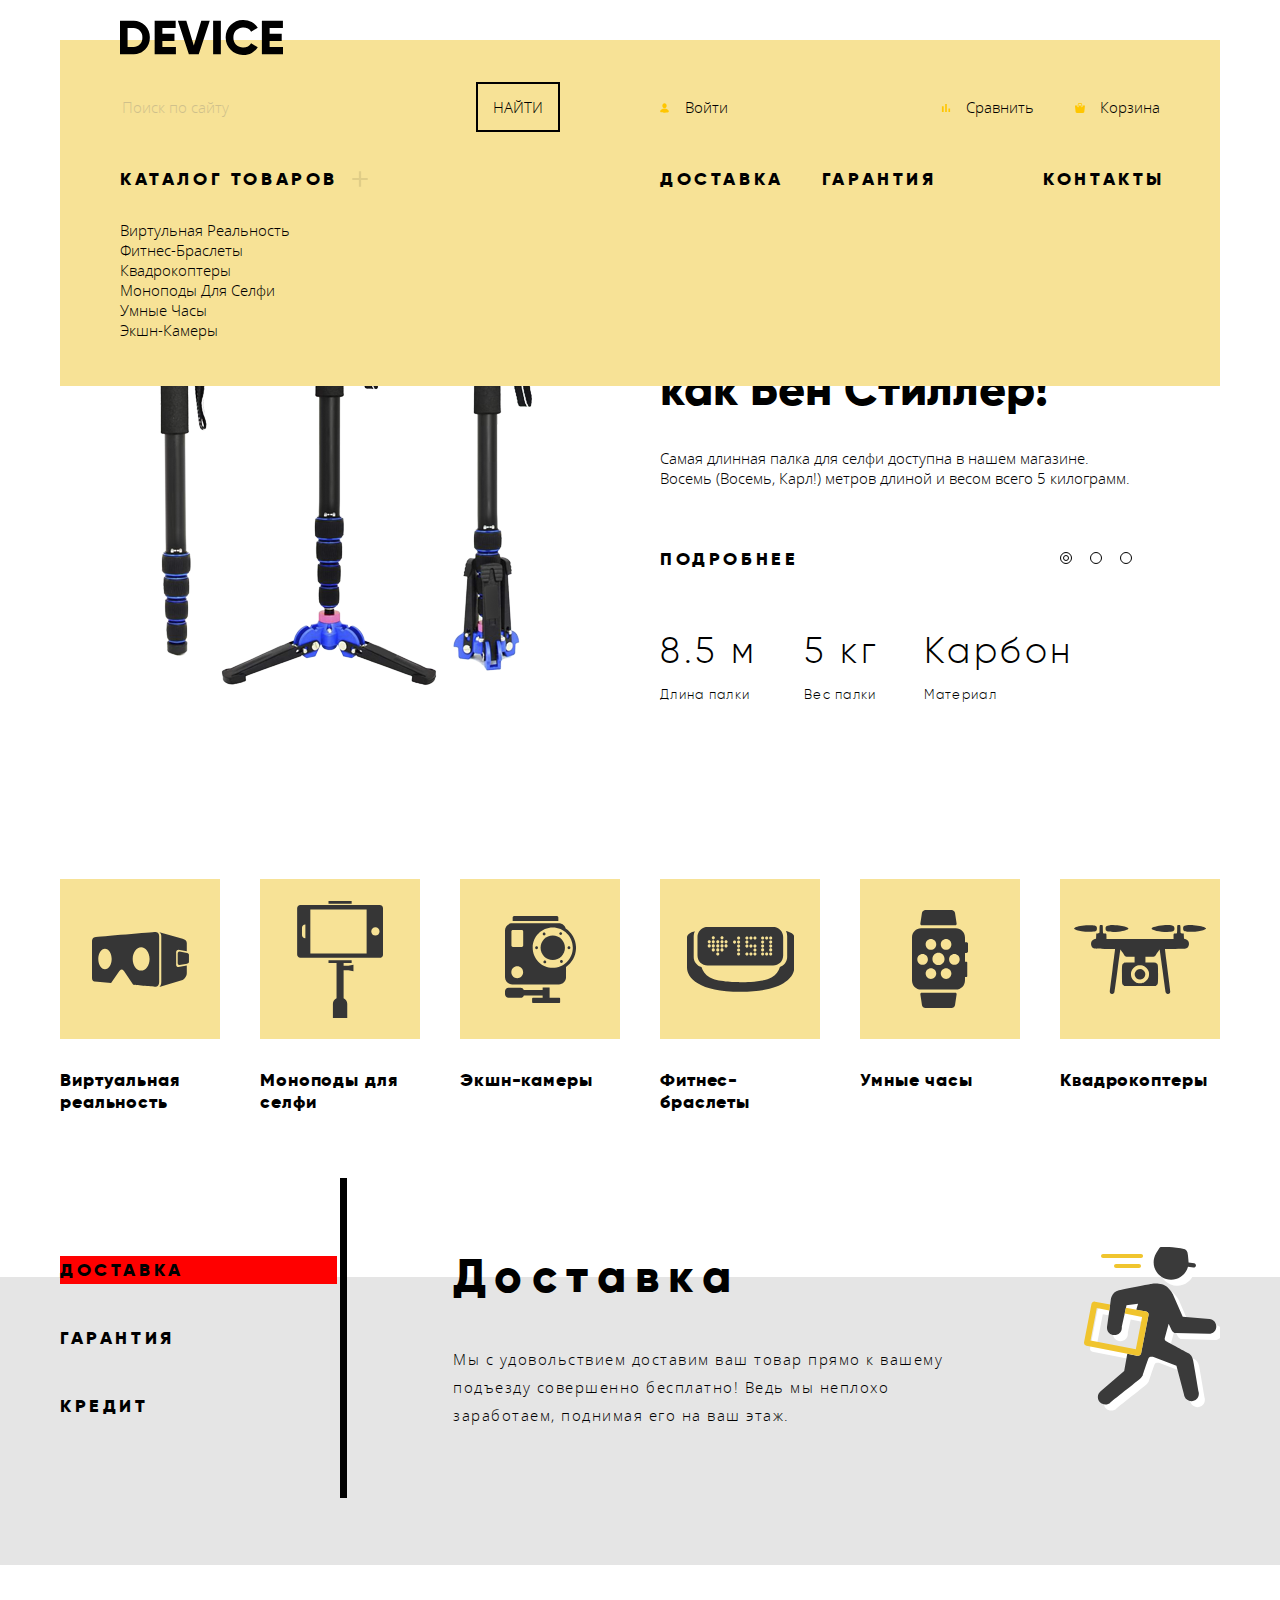
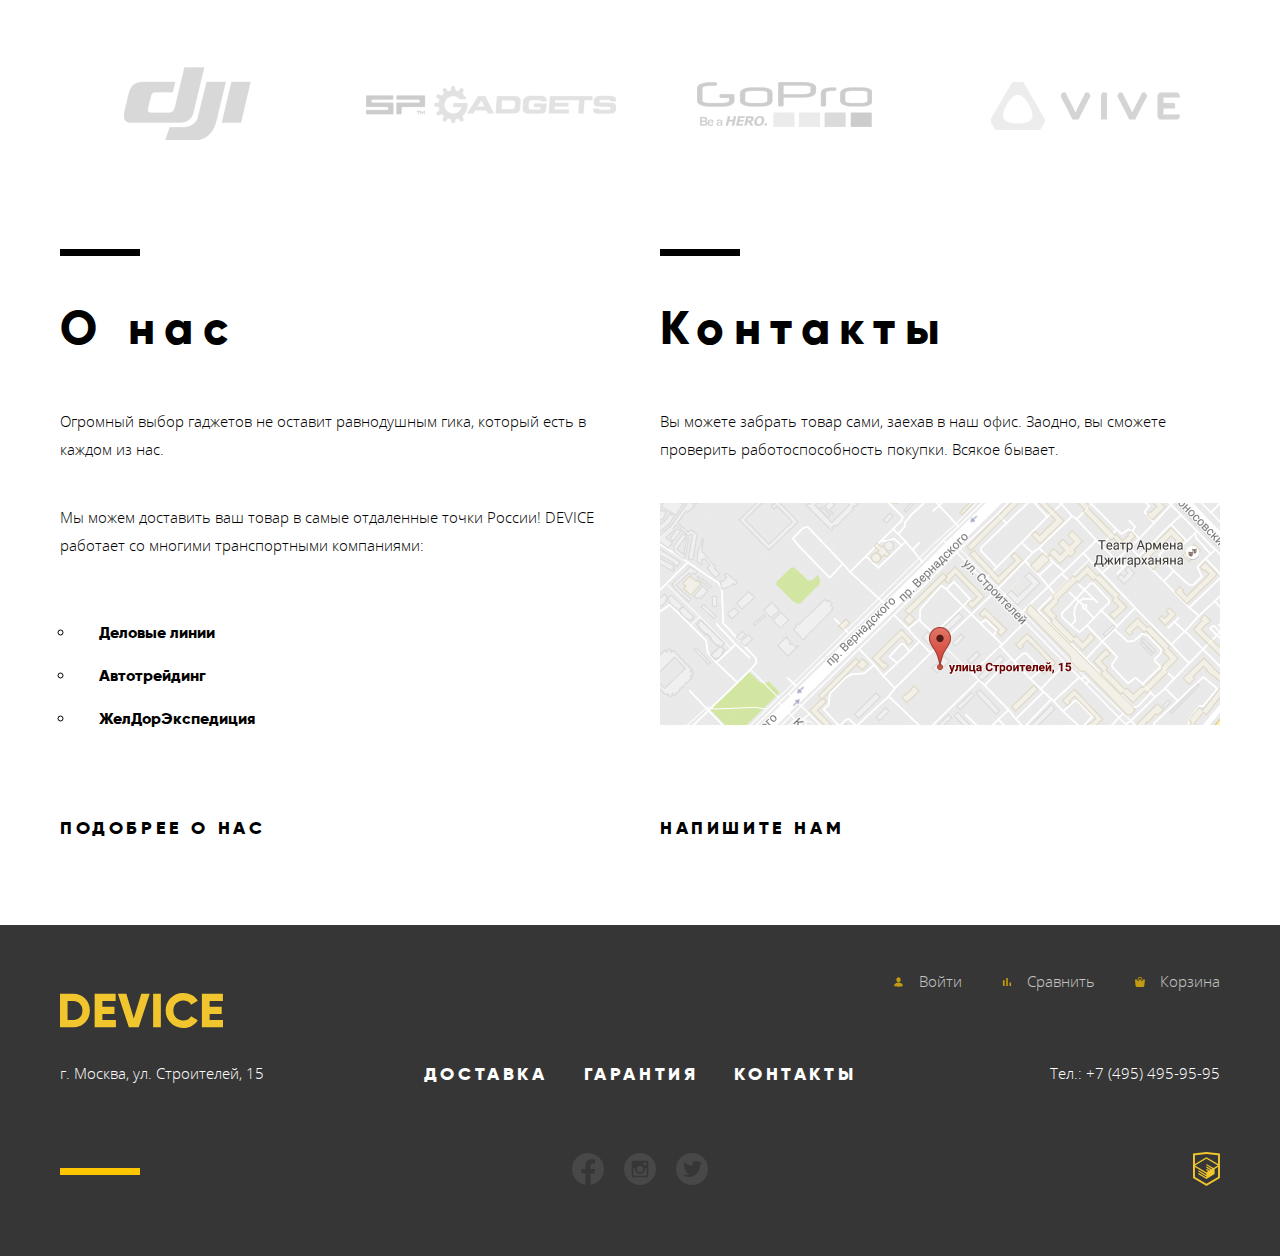
==== index.html @ 8ceb8501 "Гриды и флексы #2" ====
<!DOCTYPE html>
<html class="page" lang="ru">
  <head>
    <meta charset="utf-8">

    <meta name="viewport" content="width=device-width, initial-scale=1">
    <meta name="keywords" content="Селфи-палка, Экшн-камеры, Умные часы">
    <meta name="description" content="Интернет магазин умных девайсов">
    <link rel="stylesheet" href="css/normalize-8.0.1.css">
    <link rel="stylesheet" href="css/main.css">

    <title>HTML Academy: Девайс</title>
  </head>
	<body class="page-body">
    <header class="container main-header">
      <a class="header-logo" href="index.html"><img src="img/icon-logo.svg" width="163" height="35" alt="Логотип магазина"></a>
      <div class="header-top">
        <form class="header-form" action="#" method="post">
          <label class="search-lebel visually-hidden" for="search">Поиск по сайту</label>
          <input class="search" type="search" id="search" tabindex="0" placeholder="Поиск по сайту">
          <button class="search-button" type="submit">Найти</button>
        </form>
        <ul class="user-navigation">
          <li class="user-item entry"><a href="#">Войти</a></li>
          <li class="user-item compare"><a href="#">Сравнить</a></li>
          <li class="user-item cart"><a href="#">Корзина</a></li>
        </ul>
      </div>
      <nav class="main-navigation">
        <ul class="catalog-navigation">
          <li>
            <a class="catalog-link" href="#">Каталог товаров</a>
            <ul class="catalog-submenu">
              <li><a href="#">Виртульная реальность</a></li>
              <li><a href="#">Фитнес-браслеты</a></li>
              <li><a href="#">Квадрокоптеры</a></li>
              <li><a href="#">Моноподы для селфи</a></li>
              <li><a href="#">Умные часы</a></li>
              <li><a href="#">Экшн-камеры</a></li>
            </ul>
          </li>
        </ul>
        <ul class="site-navigation">
          <li><a class="button" href="#">Доставка</a></li>
          <li><a class="button" href="#">Гарантия</a></li>
          <li><a class="button" href="#">Контакты</a></li>
        </ul>
      </nav>
    </header>

    <main class="main-page">
      <h1 class="visually-hidden">Магизин девайсов</h1>

      <!-- СЛАЙДЕРЫ | ПЕРВЫЙ СЛАЙД -->

      <div class="sliders container">
        <section class="slider">
          <h2 class="visually-hidden">Специальные предложения - слайдер 1</h2>
          <div class="slider-image">
            <img src="img/slider-1.png" alt="Selfie stick">
          </div>
          <div class="slider-wrapper">
            <div class="slider-header">
              <div class="rectangle-slider"></div> <!-- Rectangle 2 - в этом элементе будет выполнена заливка width: 100px; height: 7px; background: #FFFFFF;-->
              <span class="number-slider">01</span>
            </div>
            <h3>Делай селфи,<br> как Бен Стиллер!</h3>
            <p>Самая длинная палка для селфи доступна в нашем магазине. <br> Восемь (Восемь, Карл!) метров длиной и весом всего 5 килограмм.</p>
            <div class="slider-control">
              <a class="button" href="#">Подробнее</a>
              <ul class="slider-navigation">
              <li><img src="img/ellipse-current.svg" alt="Иконка навигации текущего слайда"></li>
              <li><img src="img/ellipse-1.svg" alt="Иконка навигации следующего слайда"></li>
              <li><img src="img/ellipse-1.svg" alt="Иконка навигации следующего слайда"></li>
              </ul>
            </div>
            <dl class="definition-list">
              <dt>Длина палки</dt>
              <dd>8.5 м</dd>

              <dt>Вес палки</dt>
              <dd>5 кг</dd>

              <dt>Материал</dt>
              <dd>Карбон</dd>
            </dl>
          </div>
        </section>

        <!-- СЛАЙДЕРЫ | ВТОРОЙ СЛАЙД -->

        <section class="visually-hidden">
          <h2 class="visually-hidden">Специальные предложения - слайдер 2</h2>
          <div class="slider-image">
            <img src="img/slider-2.png" alt="Fitness bracelet">
          </div>
          <div class="slider-wrapper">
            <div class="slider-header">
              <div class="rectangle-slider"></div>
              <span class="number-slider">02</span>
            </div>
            <h3>Худеем<br>правильно!</h3>
            <p>Мотивирующие фитнес-браслеты помогут найти в себе силы<br> не пропускать занятия и соблюдать диету.</p>
            <div class="slider-control">
              <a class="button" href="#">Подробнее</a>
              <ul class="slider-navigation">
                <li><img src="img/ellipse-1.svg" alt="Иконка навигации следующего слайда"></li>
                <li><img src="img/ellipse-current.svg" alt="Иконка навигации текущего слайда"></li>
                <li><img src="img/ellipse-1.svg" alt="Иконка навигации следующего слайда"></li>
              </ul>
            </div>
            <dl class="definition-list">
              <dt>Без подзарядки</dt>
              <dd>48 часов</dd>
            </dl>
          </div>
        </section>

        <!-- СЛАЙДЕРЫ | ТРЕТИЙ СЛАЙД -->

        <section class="visually-hidden">
          <h2 class="visually-hidden">Специальные предложения - слайдер 3</h2>
          <div class="slider-image">
            <img src="img/slider-3.png" alt="Selfie stick">
          </div>
          <div class="slider-wrapper">
            <div class="slider-header">
              <div class="rectangle-slider"></div>
              <span class="number-slider">03</span>
            </div>
            <h3>Порхает как бабочка, жалит как пчела!</h3>
            <p>Этот обычный, на первый взгляд, квадрокоптер оснащен<br> мощным лазером, замаскированным под стандартную камеру.</p>
            <div class="slider-control">
              <a class="button" href="#">Подробнее</a>
              <ul class="slider-navigation">
                <li><img src="img/ellipse-1.svg" alt="Иконка навигации следующего слайда"></li>
                <li><img src="img/ellipse-1.svg" alt="Иконка навигации следующего слайда"></li>
                <li><img src="img/ellipse-current.svg" alt="Иконка навигации текущего слайда"></li>
              </ul>
            </div>
            <dl class="definition-list">
              <dt>Дальность полета</dt>
              <dd>800 м</dd>

              <dt>Радиус поражения</dt>
              <dd>50 м</dd>
            </dl>
          </div>
        </section>
      </div>

      <section class="catalog container">
        <h2 class="visually-hidden">Каталог товаров</h2>
        <ul class="catalog-list">
          <li>
            <a href="#">
              <div class="catalog-image">
                <img class="virtual-reality" src="img/virtual-reality.svg" alt="Виртуальная реальность">
              </div>
              <span>Виртуальная реальность</span>
            </a>
          </li>
          <li>
            <a href="#">
              <div class="catalog-image">
                <img class="selfie-monopods" src="img/selfie-monopods.svg" alt="Моноподы для селфи">
              </div>
              <span>Моноподы для селфи</span>
            </a>
          </li>
          <li>
            <a href="#">
              <div class="catalog-image">
                <svg width="71" height="87" viewBox="0 0 71 87" fill="none">
                  <path d="M53.349 1.49C53.349 0.754 52.771 0 52.038 0H9.053C8.32 0 7.672 0.754 7.672 1.49V5.012H53.348V1.49H53.349Z" fill="#363636"/>
                  <path d="M54.202 81.809H44.605V71.426H37.647V73.933H18.774C18.237 72.679 17.017 71.785 15.593 71.785H3.559C1.642 71.784 0 73.387 0 75.311V78.329C0 80.253 1.642 81.809 3.559 81.809H15.594C17.105 81.809 18.386 80.913 18.863 79.483H37.648V81.809H28.13C27.597 81.809 27.12 82.246 27.12 82.781V85.953C27.12 86.488 27.598 87.001 28.13 87.001H54.202C54.735 87.001 55.132 86.488 55.132 85.953V82.78C55.132 82.245 54.735 81.809 54.202 81.809Z" fill="#363636"/>
                  <path d="M60.666 12.39C59.805 9.45303 57.099 7.34003 53.895 7.34003H7.148C3.25 7.34003 0 10.449 0 14.361V61.261C0 65.173 3.25 68.382 7.148 68.382H53.895C57.793 68.382 61.021 65.173 61.021 61.261V50.915C67.087 46.711 71.022 39.704 71.022 31.751C71.021 23.672 66.89 16.57 60.666 12.39ZM12.238 62.151C8.979 62.151 6.337 59.501 6.337 56.23C6.337 52.96 8.979 50.308 12.238 50.308C15.497 50.308 18.14 52.96 18.14 56.23C18.14 59.501 15.497 62.151 12.238 62.151ZM18.199 29.546C18.199 30.332 17.564 30.968 16.781 30.968H7.841C7.058 30.968 6.423 30.331 6.423 29.546V15.386C6.423 14.6 7.058 13.963 7.841 13.963H16.78C17.563 13.963 18.198 14.6 18.198 15.386V29.546H18.199ZM47.762 51.858C36.686 51.858 27.705 42.848 27.705 31.735C27.705 20.622 36.685 11.611 47.762 11.611C58.839 11.611 67.82 20.621 67.82 31.735C67.82 42.849 58.839 51.858 47.762 51.858Z" fill="#363636"/>
                  <path d="M47.762 43.964C54.4932 43.964 59.95 38.4889 59.95 31.735C59.95 24.9811 54.4932 19.506 47.762 19.506C41.0307 19.506 35.574 24.9811 35.574 31.735C35.574 38.4889 41.0307 43.964 47.762 43.964Z" fill="#363636"/>
                  <path d="M31.562 33.171C32.3545 33.171 32.997 32.5286 32.997 31.736C32.997 30.9435 32.3545 30.301 31.562 30.301C30.7694 30.301 30.127 30.9435 30.127 31.736C30.127 32.5286 30.7694 33.171 31.562 33.171Z" fill="#363636"/>
                  <path d="M63.963 33.171C64.7555 33.171 65.398 32.5286 65.398 31.736C65.398 30.9435 64.7555 30.301 63.963 30.301C63.1704 30.301 62.528 30.9435 62.528 31.736C62.528 32.5286 63.1704 33.171 63.963 33.171Z" fill="#363636"/>
                  <path d="M39.109 19.429C39.9015 19.429 40.5439 18.7865 40.5439 17.994C40.5439 17.2015 39.9015 16.559 39.109 16.559C38.3164 16.559 37.674 17.2015 37.674 17.994C37.674 18.7865 38.3164 19.429 39.109 19.429Z" fill="#363636"/>
                  <path d="M56.415 46.912C57.2048 46.912 57.845 46.2691 57.845 45.476C57.845 44.6829 57.2048 44.04 56.415 44.04C55.6252 44.04 54.985 44.6829 54.985 45.476C54.985 46.2691 55.6252 46.912 56.415 46.912Z" fill="#363636"/>
                  <path d="M55.697 19C56.4895 19 57.132 18.3575 57.132 17.565C57.132 16.7725 56.4895 16.13 55.697 16.13C54.9044 16.13 54.262 16.7725 54.262 17.565C54.262 18.3575 54.9044 19 55.697 19Z" fill="#363636"/>
                  <path d="M39.8279 47.341C40.6205 47.341 41.2629 46.6985 41.2629 45.906C41.2629 45.1135 40.6205 44.471 39.8279 44.471C39.0354 44.471 38.3929 45.1135 38.3929 45.906C38.3929 46.6985 39.0354 47.341 39.8279 47.341Z" fill="#363636"/>
                  </svg>
              </div>
              <span>Экшн-камеры</span>
            </a>
          </li>
          <li>
            <a href="#">
            <div class="catalog-image">
              <img class="fitness-bracelets" src="img/fitness-bracelets.svg" alt="Фитнес-браслеты">
            </div>
            <span>Фитнес-браслеты</span>
            </a>
          </li>
          <li>
            <a href="#">
              <div class="catalog-image">
                <img class="smart-watch" src="img/smart-watch.svg" alt="Умные часы">
              </div>
              <span>Умные часы</span>
            </a>
          </li>
          <li>
            <a href="#">
              <div class="catalog-image">
                <img class="quadcopters" src="img/quadcopters.svg" alt="Квадрокоптеры">
              </div>
              <span>Квадрокоптеры</span>
            </a>
          </li>
        </ul>
      </section>

      <section class="services">
        <div class="service-wrapper container">
          <h2 class="visually-hidden">Сервисы</h2>
            <ul class="services-list">
            <li class="services-item current"><a class="button" href="#">Доставка</a></li>
            <li class="services-item"><a class="button" href="#">Гарантия</a></li>
            <li class="services-item"><a class="button" href="#">Кредит</a></li>
          </ul>
          <div class="services-rectangle"></div>
          <div class="services-content">
            <div class="services-text">
              <h3 class="service-header">Доставка</h3>
              <p>Мы с удовольствием доставим ваш товар прямо к вашему<br> подъезду совершенно бесплатно! Ведь мы неплохо<br> заработаем, поднимая его на ваш этаж.</p>
            </div>
            <div class="services-image">
              <img src="img/delivery-logo.svg" widht="136" height="164" alt="Логотип доставки">
            </div>
          </div>
          <div class="visually-hidden">
            <h3 class="service-header">Гарантия</h3>
            <p>Если из-за возгорания купленного у нас товара у вас сгорит дом<br> — не переживайте, мы выдадим вам новый.<br> Товар, не дом, конечно же.</p>
            <div class="service-image">
              <img src="img/guarantee-logo.svg" alt="Логотип гарантии">
            </div>
          </div>
          <div class="visually-hidden">
            <h3 class="service-header">Кредит</h3>
            <p>Залезть в долговую яму стало проще! Кредитные консультанты<br> подберут для вас наиболее выгодные условия кредита. Выгодные<br> для нашего банка, разумеется.</p>
            <div class="service-image">
              <img src="img/credit-logo.svg" alt="Логотип кредита">
            </div>
          </div>
        </div>
      </section>

      <section class="brands container">
        <h2 class="visually-hidden">Производители</h2>
        <ul class="brands-list">
          <li><img class="images-brands" src="img/logo-1.png" alt="DJI"></li>
          <li><img class="images-brands" src="img/logo-3.png" alt="GoPro"></li>
          <li><img class="images-brands" src="img/logo-2.png" alt="SP-ADGETS"></li>
          <li><img class="images-brands" src="img/logo-4.png" alt="VIVE"></li>
        </ul>
      </section>

      <div class="index-columns container">
        <section class="about">
          <h2 class="about-head">О нас</h2>
          <p class="paragraph-1">Огромный выбор гаджетов не оставит равнодушным гика, который есть в каждом из нас.</p>
          <p class="paragraph-2">Мы можем доставить ваш товар в самые отдаленные точки России! DEVICE работает со многими транспортными компаниями:</p>
          <ul class="about-list">
            <li>Деловые линии</li>
            <li>Автотрейдинг</li>
            <li>ЖелДорЭкспедиция</li>
          </ul>
          <a class="button" href="#">Подобрее о нас</a>
        </section>

        <section class="contacts">
          <h2 class="about-head">Контакты</h2>
          <p class="paragraph-1">Вы можете забрать товар сами, заехав в наш офис. Заодно, вы сможете проверить работоспособность покупки. Всякое бывает. </p>
          <a class="map" href="#"><img src="img/map.png" width="560" height="222" alt="Map"></a>
          <a class="button" href="#">Напишите нам</a>
        </section>
      </div>
    </main>

    <footer class="main-footer">
      <div class="container">
        <div class="footer-top">
          <a class="footer-logo" href="index.html"><img src="img/icon-logo-footer.svg" width="163" height="35" alt="Logo"></a>
          <ul class="footer-user-navigation">
            <li class="user-item entry"><a href="#">Войти</a></li>
            <li class="user-item compare"><a href="#">Сравнить</a></li>
            <li class="user-item cart"><a href="#">Корзина</a></li>
          </ul>
        </div>
        <div class="footer-middle">
          <address class="footer-address-block"><a class="footer-address" href="#">г. Москва, ул. Строителей, 15</a></address>
          <ul class="footer-site-navigation">
            <li class="footer-navigation-item"><a href="#">Доставка</a></li>
            <li class="footer-navigation-item"><a href="#">Гарантия</a></li>
            <li class="footer-navigation-item"><a href="#">Контакты</a></li>
          </ul>
          <a class="footer-phone" href="tel:+74954959595">Тел.: +7 (495) 495-95-95</a>
        </div>
        <div class="footer-bottom">
          <div class="rectangle-footer"></div>
          <ul class="footer-social-list">
            <li>
              <a class="social-button" href="https://facebook.com/">
                <img class="footer-social-img" src="img/icon-facebook.svg" alt="Facebook"></a>
              </li>
            <li>
              <a class="social-button" href="htpps://instagram.com/">
                <img src="img/icon-instagram.svg" alt="Instagram"></a>
              </li>
            <li>
              <a class="social-button" href="https://twitter.com/">
                <img src="img/icon-twitter.svg" alt="Twitter"></a>
              </li>
          </ul>
          <a class="academy-button" href="https://htmlacademy.ru/">
            <img src="img/icon-html-academy.svg" width="27" height="34" alt="Html Academy">
          </a>
        </div>
      </div>
    </footer>

		<!-- ВСПЛЫВАЮЩИЕ ОКНА | НАПИСАТЬ НАМ -->

    <section class="visually-hidden modal modal-write-us">
      <fieldset> <!-- Тег fieldset предназначен для группирования элементов формы. -->
        <legend style="display: none;">Написать нам</legend>
        <ul role="form"> <!-- Атрибут role позволяет наиболее четко указать семантическое предназначение блока/элемента страницы  -->
          <li>
          <label for="name-field">Ваше имя:</label>
          <input type="text" id="name-field" placeholder="Имя Фамилия">
          </li>
          <li>
          <label for="email-field">Ваш e-mail</label>
          <input type="email" id="email-field" placeholder="email@example.com">
          </li>

          <li>
          <label for="text-field">Текст письма</label>
          <textarea type="text" id="text-field" placeholder="В свободной форме"></textarea>
          </li>
        </ul>
      </fieldset>
      <a href="#">Отправить</a>
      <img src="img/close-icon.svg" width="19" height="19" alt="Иконка для закрытия формы">
      <img src="img/close-ellipse-icon.png" width="19" height="19" alt="Иконка-элипс для закрытия формы">
    </section>

    <!-- ВСПЛЫВАЮЩИЕ ОКНА | КАК НАС НАЙТИ - КАРТА -->

    <section class="visually-hidden modal modal-map">
      <ul>
        <li><img src="img/map-big.png" alt="Большая карта - как нас найти"></li>
        <li><img src="img/close-icon.svg" width="19" height="19" alt="Иконка для закрытия формы"></li>
        <li><img src="img/close-ellipse-icon.png" width="19" height="19" alt="Иконка-элипс для закрытия формы"></li>
      </ul>
    </section>
  </body>
</html>
---- css/main.css ----
/************************************/
/*              COLORS              */
/************************************/

:root {
  --basic-black: #000000;
  --basic-dark: #363636;
  --basic-gray: #464646;
  --basic-half-gray: #7e7e7e;
  --basic-gray-light: #e5e5e5;
  --basic-white: #FFFFFF;

  --special-yellow-dark: #f0c52e;
  --special-yellow: #f7e296;
  --special-green: #91c92f;

  --status-pink-light: #f6dada;
}

/************************************/
/*              FONTS               */
/************************************/

@font-face {
  font-family: "Open Sans";
  font-weight: 400;
  font-style: normal;
  src:  local('Open Sans Regular'), local('OpenSans-Regular'),
        url("../fonts/opensans.woff2") format("woff2"),
        url("../fonts/opensans.woff") format("woff");

}

@font-face {
  font-family: "Open Sans";
  font-weight: 300;
  font-style: normal;
  src:  local('Open Sans Light'), local('OpenSans-Light'),
        url("../fonts/opensanslight.woff2") format("woff2"),
        url("../fonts/opensanslight.woff") format("woff");

}

@font-face {
  font-family: "Gilroy";
  font-weight: 800;
  font-style: normal;
  src:
      url("../fonts/gilroyextrabold.woff2") format("woff2"),
      url("../fonts/gilroyextrabold.woff") format("woff");
}

@font-face {
  font-family: "Gilroy";
  font-weight: 300;
  font-style: normal;
  src:
      url("../fonts/gilroylight.woff2") format("woff2"),
      url("../fonts/gilroylight.woff") format("woff");
}

/************************************/
/*              BODY                */
/************************************/

.page-body {
  min-width: 1160px;
  margin: 0;
  padding: 0;
  font-family: "Gilroy", Arial, sans-serif;
  color: var(--basic-black);
  background-color: var(--basic-white);
}

/*  СТИЛИЗАЦИЯ ВСЕХ ОДНОТИПНЫХ ССЫЛОК */

.button {
  font-family: "Gilroy", Arial, sans-serif;
  font-style: normal;
  font-weight: 800;
  font-size: 18px;
  line-height: 22px;
  letter-spacing: 0.2em;
  text-transform: uppercase;
  color: var(--basic-black);
}

/*  СТИЛИЗАЦИЯ ВСЕХ ЗАГОЛОВКОВ  */

.page-body h3, h2 {
  font-family: "Gilroy", Arial, sans-serif;
  font-style: normal;
  font-weight: 800;
  font-size: 47px;
  line-height: 58px;
  color: var(--basic-black);
}

/*  СКРЫТИЕ ЭЛЕМЕНТА */

.visually-hidden {
  position: absolute;
  width: 1px;
  height: 1px;
  margin: -1px;
  border: 0;
  padding: 0;
  white-space: nowrap;
  clip-path: inset(100%);
  clip: rect(0 0 0 0);
  overflow: hidden;
}

/********************************************************/
/*         GLOBAL CLASS    СОГЛАСНО КРИТЕРИЮ  Д25       */
/********************************************************/

a {
  text-decoration: none;
}

img {
  max-width: 100%;
  height: auto;
}

/************************************/
/*              HEADER              */
/************************************/

.main-header {
  position: relative;
  min-height: 300px;
  color: var(--basic-black);
  background-color: var(--special-yellow);
}

.main-header a {
  color: var(--basic-black);
  text-decoration: none;
}

.header-logo {
  width: 163px;
  height: 35px;
  position: absolute;
  top: -20px;
  left: 60px;
}

.header-top {
  display: flex;
  align-items: baseline;
  margin-top: 42px;
  margin-left: 60px;
  margin-right: 60px;
}

.header-form {
  display: flex;
  width: 440px;
  height: 50px;
  margin-right: 100px;
}

.search {
  width: 356px;
  font-family: "Open Sans", Arial, sans-serif;
  font-style: normal;
  font-weight: 300;
  font-size: 15px;
  line-height: 20px;
  border: none;
  color: var(--basic-black);
  background-color: transparent;
  opacity: 0.3;
  position: relative;
}

.search::before { /* почему-то не работает */
  background-image: url(../img/icon-search.svg);
  position: absolute;
  content: "";
  left: 0;
  width: 50px;
  height: 50px;
}

.search:hover {
  color: var(--basic-black);
  opacity: 0.6;
}

.search:focus {
  outline: none;
  color: var(--basic-black);
  opacity: 1;
  border-bottom: 2px solid var(--basic-black);
}

.search-button {
  width: 84px;
  height: 50px;
  font-family: "Open Sans", Arial, sans-serif;
  font-style: normal;
  font-weight: 300;
  font-size: 15px;
  line-height: 20px;
  margin-left: auto;
  border: 2px solid var(--basic-black);
  border-radius: 0;
  text-transform: uppercase;
  color: var(--basic-black);
  background-color: transparent;
}

.search-button:hover {
  color: var(--basic-white);
  background-color: var(--basic-black);
}

.search-button:active {
  color: rgba(255,255,255, 0.3);
  background-color: var(--basic-black);
}

.user-navigation {
  margin: 0;
  padding: 0;
  list-style: none;
  display: flex;
  flex-grow: 1;
  font-family: "Open Sans", Arial, sans-serif;
  font-style: normal;
  font-weight: 300;
  font-size: 15px;
  line-height: 20px;
}

.user-navigation li {
  position: relative;
}

.user-navigation li:nth-last-child(2) {
  margin-left: auto;
  margin-right: 41px;
}

.main-navigation {
  margin: 0;
  padding: 0;
  list-style: none;
  display: flex;
  margin-top: 36px;
  margin-left: 60px;
  margin-right: 60px;
}

.catalog-navigation {
  margin: 0;
  padding: 0;
  list-style: none;
  margin-right: 290px;
  width: 250px;
  font-family: "Gilroy", Arial, sans-serif;
  font-style: normal;
  font-weight: 700;
  font-size: 18px;
  line-height: 22px;
  letter-spacing: 0.2em;
  text-transform: uppercase;
  color: var(--basic-black);
  background-color: transparent;
}

.catalog-submenu {
  margin: 0;
  padding: 0;
  list-style: none;
  flex-direction: column;
  width: 1040px;
  padding-top: 30px;
  padding-left: 60px;
  padding-right: 60px;
  padding-bottom: 46px;
  font-family: "Open Sans", Arial, sans-serif;
  font-style: normal;
  font-weight: 300;
  font-size: 15px;
  line-height: 20px;
  letter-spacing: normal;
  text-transform: capitalize;
  color: var(--basic-black);
  background-color: var(--special-yellow);
  position: absolute;
  left: 0;
  z-index: 1;
}

.site-navigation {
  margin: 0;
  padding: 0;
  list-style: none;
  display: flex;
  flex-grow: 1;
  font-family: "Gilroy", "Arial", sans-serif;
  font-style: normal;
  font-weight: 700;
  font-size: 18px;
  line-height: 22px;
  letter-spacing: 0.2em;
  text-transform: uppercase;
  color: var(--basic-black);
  background-color: transparent;
}

.site-navigation li:nth-last-child(2) {
  margin-left: 38px;
  margin-right: auto;
}

.site-navigation li:last-child {
  margin-right: -5px;
}

.catalog-list {
  margin: 0;
  padding: 0;
  list-style: none;
}

.catalog-link {
  padding-right: 30px;
  position: relative;
}

.catalog-link::after {
  background-image: url("../img/icon-plus.svg");
  background-repeat: no-repeat;
  background-position: 0 50%;
  width: 22px;
  height: 22px;
  margin-left: 14px;
  content: "";
  position: absolute;
  opacity: 0.3;
}

/************************************/
/*              СЛАЙДЕРЫ            */
/************************************/

.slider {
  display: grid;
  grid-template-columns: 1fr 1fr;
  position: relative;
  bottom: 147px;
  column-gap: 40px;
}

.slider-wrapper {
  display: flex;
  flex-direction: column;
}

.slider-header {
  display: flex;
  justify-content: space-between;
  margin-bottom: -110px;
}

.slider-image {
  margin: auto;
}

.slider h3 {
  margin: 0;
  padding: 0;
  font-family: "Gilroy", "Arial", sans-serif;
  font-style: normal;
  font-weight: 700;
  font-size: 47px;
  line-height: 58px;
}

.rectangle-slider {
  width: 100px;
  height: 7px;
  background-color: var(--basic-white);
  margin-top: 50px;
}

.number-slider {
  font-family: "Gilroy", "Arial", sans-serif;
  font-style: normal;
  font-weight: 700;
  font-size: 179px;
  line-height: 219px;
  float: right;
  margin-right: 50px; /* отступ на макете 60px, из-за особенностей шрифта сделал 50px */
  text-transform: uppercase;
  color: var(--basic-white);
}

.definition-list {
  margin: 0;
  padding: 0;
  display: grid;
  grid-template-columns: auto;
  grid-template-rows: min-content min-content;
  justify-content: flex-start;
  column-gap: 46px; /* в разных слайдах есть разное кол-во элементо в списке опредление, и, разные расстояния между ними, почему-то */
  margin-top: 60px;
}

.definition-list dd {
  grid-row: 1 / 2;
  margin: 0;
  font-family: "Gilroy", Arial, sans-serif;
  font-style: normal;
  font-weight: 300;
  font-size: 36px;
  line-height: 42px;
  letter-spacing: 0.1em;
  color: var(--basic-black);
}

.definition-list dt {
  margin-top: 15px;
  font-family: "Gilroy", Arial, sans-serif;
  font-style: normal;
  font-weight: 300;
  font-size: 13px;
  line-height: 15px;
  letter-spacing: 0.1em;
  color: var(--basic-black);
}

.slider p {
  margin: 0;
  padding: 0;
  font-family: "Open Sans", Arial, sans-serif;
  font-style: normal;
  font-weight: 300;
  font-size: 15px;
  line-height: 20px;
  color: var(--basic-black);
  margin-top: 30px;
}

.slider-control {
  display: flex;
  justify-content: space-between;
  margin-top: 60px;
}

.slider-navigation {
  display: flex;
  align-items: center;
  margin: 0;
  padding: 0;
  list-style: none;
  margin-right: 88px;
}

.slider-navigation li:not(:last-child) {
  margin-right: 18px;
}

/************************************/
/*            ПСЕВДОКЛАССЫ          */
/************************************/

.header-logo:hover,
.catalog-link:hover,
.catalog-submenu a:hover,
.user-navigation a:hover,
.site-navigation a:hover,
.footer-logo:hover,
.academy-button:hover,
.footer-site-navigation a:hover {
  opacity: 0.6;
}

.header-logo:active,
.catalog-link:active,
.catalog-submenu a:active,
.user-navigation a:active,
.site-navigation a:active,
.footer-logo:active,
.academy-button:active,
.footer-site-navigation a:active {
  opacity: 0.3;
}

/************************************/
/*              MAIN                */
/************************************/

.container {
  width: 1160px;
  margin: 0 auto;
}

.container a {
  color: var(--basic-black);
}

.catalog-list,
.brands-list {
  margin: 0;
  padding: 0;
  list-style: none;
}

/*	ОСНОВНОЙ КАТАЛОГ */

.catalog {
  font-family: "Gilroy", Arial, sans-serif;
  font-style: normal;
  font-weight: 700;
  font-size: 18px;
  line-height: 22px;
  letter-spacing: 0.05em;
  color: var(--basic-black);
  margin-bottom: 164px;
}

.catalog-list {
  display: grid;
  grid-template-columns: 1fr 1fr 1fr 1fr 1fr 1fr;
  column-gap: 40px;
}

.catalog-image {
  width: 160px;
  height: 160px;
  background-color: var(--special-yellow);
  margin: 30px 0; /* отступ сверху временный */
  display: flex;
  align-items: center;
  justify-content: center;
}

.catalog-image:hover {
  background-color: var(--special-yellow-dark);
}

.catalog-image:focus + svg {
  fill-opacity: 0.3;
}

/*	ИЗОБРАЖЕНИЯ ИЗ КАТАЛОГА	*/

.virtual-reality {
  width: 97px;
  height: 55px;
}

.selfie-monopods {
  width: 86px;
  height: 117px;
}

.action-cameras {
  width: 71px;
  height: 87px;
}

.fitness-bracelets {
  width: 107px;
  height: 65px;
}

.smart-watch {
  width: 56px;
  height: 98px;
}

.quadcopters {
  width: 132px;
  height: 69px;
}

/*  БЛОК СЕРВИСЫ  */

.services {
  font-family: "Open Sans", Arial, sans-serif;
  font-style: normal;
  font-weight: 300;
  font-size: 15px;
  line-height: 28px;
  letter-spacing: 0.1em;
  color: var(--basic-black);
  background-color: var(--basic-gray-light);
  margin-bottom: 90px;
  height: 288px;
}

.services p, h3 {
  bottom: 0;
  margin: 0;
}

.service-header {
  bottom: 0;
  margin: 0;
  font-family: "Gilroy", Arial, sans-serif;
  font-style: normal;
  font-weight: 700;
  font-size: 47px;
  line-height: 58px;
  letter-spacing: 0.2em;
}

.service-wrapper {
  position: relative;
  bottom: 30px;
  display: flex;
  align-items: center;
}

.services-list {
  margin: 0;
  padding: 0;
  list-style: none;
  width: 277px;
  display: flex;
  flex-direction: column;
  justify-content: flex-end;
}

.services-list li:not(:first-child) {
  margin-top: 40px;
}

.services-list li:first-child {
  background-color: red;
}

.services-rectangle {
  position: absolute;
  left: 280px;
  width: 7px;
  height: 320px;
  background-color: var(--basic-black);
}

.services-content {
  display: flex;
  flex-grow: 1;
}

.services-text {
  margin-left: 116px;
  display: flex;
  flex-direction: column;
}

.services-text p {
  margin-top: 40px;
}

.services-image {
  margin-left: auto; /* перестало работать :/ */
}

/* БЛОК ПРОИЗВОДИТЕЛЕЙ */

.brands {
  margin-bottom: 90px;
}

.brands-list {
  display: grid;
  grid-template-columns: 1fr 1fr 1fr 1fr;
  column-gap: 40px;
}

.images-brands {
  width: 260px;
  height: 100px;
}

/* ИНФОРМАЦИОННЫЕ БЛОКИ */

.index-columns p, h2 {
  margin: 0;
  padding: 0;
}
.index-columns h2 {
  letter-spacing: 0.2em;
}

.index-columns {
  display: grid;
  grid-template-columns: 1fr 1fr;
  column-gap: 40px;
  margin-bottom: 86px;
}

.about-head::before {
  width: 80px;
  height: 7px;
  background-color: var(--basic-black);
  position: absolute;
  content: "";
  top: 0;
  left: 0;
}

.about {
  display: flex;
  flex-direction: column;
  font-family: "Open Sans", Arial, sans-serif;
  font-style: normal;
  font-weight: 300;
  font-size: 15px;
  line-height: 28px;
  color: var(--basic-black);
  background-color: transparent;
  position: relative;
}

.about-list {
  list-style: none;
  padding: 0;
  margin: 0;
  font-family: "Gilroy", Arial, sans-serif;
  font-style: normal;
  font-weight: 800;
  font-size: 16px;
  line-height: 28px;
  color: var(--basic-black);
  background-color: transparent;
  margin-top: 60px;
  margin-bottom: 84px;
  padding-left: 15px;
  list-style-type: circle;
}

.about-list li {
  padding-left: 24px;
}

.about-list li:not(:last-child) {
  margin-bottom: 15px;
}

.about h2 {
  margin-top: 50px;
}

.about .paragraph-1 {
  margin-top: 50px;
}

.about .paragraph-2 {
  margin-top: 40px;
}

.about .button {
  margin-top: auto;
}

.contacts {
  float: right;
  display: flex;
  flex-direction: column;
  font-family: "Open Sans", Arial, sans-serif;
  font-style: normal;
  font-weight: 300;
  font-size: 15px;
  line-height: 28px;
  color: var(--basic-black);
  background-color: transparent;
  position: relative;
}

.contacts h2 {
  margin-top: 50px;
}

.contacts .paragraph-1 {
  margin-top: 50px;
}

.contacts .map {
  margin-top: 40px;
  margin-bottom: 84px;
}

.contacts .button {
  margin-top: auto;
}

/************************************/
/*             FOOTER               */
/************************************/

.main-footer {
  margin: 0;
  padding: 0;
  color: var(--basic-white);
  background-color: var(--basic-dark);
  padding-top: 46px;
  padding-bottom: 65px;
}

.main-footer a {
  color: var(--basic-white);
}

.footer-top {
  display: flex;
  justify-content: flex-start;
  position: relative;
}

.footer-logo {
  position: absolute;
  top: 22px;
}

.footer-middle {
  display: flex;
  justify-content: space-between;
  margin-top: 72px;
}

.footer-address-block {
  width: 260px;
}

.footer-user-navigation {
  margin: 0;
  padding: 0;
  margin-left: auto;
  list-style: none;
  display: flex;
  justify-content: space-between;
  font-family: "Open Sans", Arial, sans-serif;
  font-style: normal;
  font-weight: 300;
  font-size: 15px;
  line-height: 20px;
  color: rgba(255, 255, 255, 0.7);
}

.footer-user-navigation li {
  position: relative;
}

.footer-user-navigation li:not(:last-child) {
  margin-right: 40px;
}

.footer-uname {
  margin-right: 24px;
}

.footer-phone {
  width: 260px;
  text-align: right;
}

.footer-bottom {
  display: flex;
  justify-content: space-between;
  align-items: center;
  margin-top: 67px;
}

.rectangle-footer {
  width: 80px;
  height: 7px;
  background-color: #FFC600;
}

.footer-social-list {
  display: flex;
  flex-wrap: wrap;
  justify-content: center;
  margin: 0;
  padding: 0;
  list-style: none;
}

.footer-social-list li:not(:last-child) {
  margin-right: 20px;
}

.academy-button {
  width: 80px;
  text-align: right;
}

.entry a::before {
  background-image: url("../img/icon-entry-footer.svg");
}

.compare a::before {
  background-image: url("../img/icon-compare-footer.svg");
}

.cart a::before {
  background-image: url("../img/icon-cart-footer.svg");
}

.user-item a {
  padding-left: 25px;
}

.user-item a::before {
  position: absolute;
  width: 20px;
  height: 20px;
  background-repeat: no-repeat;
  left: 0;
  top: 6px;
  content: "";
}

.footer-user-navigation a {
  opacity: 0.7;
}

.footer-user-navigation a:hover {
  opacity: 1
}

.footer-user-navigation a:active {
  opacity: 0.3;
}

.footer-site-navigation {
  display: flex;
  justify-content: center;
  margin: 0;
  padding: 0;
  list-style: none;
  font-family: "Gilroy", Arial, sans-serif;
  font-style: normal;
  font-weight: 800;
  font-size: 18px;
  line-height: 22px;
  letter-spacing: 0.2em;
  color: var(--basic-white);
  text-transform: uppercase;
  background-color: transparent;
}

.footer-site-navigation li:not(:last-child) {
  margin-right: 36px;
}

.footer-address,
.footer-phone {
  font-family: "Open Sans", Arial, sans-serif;
  font-style: normal;
  font-weight: 300;
  font-size: 15px;
  line-height: 20px;
  color: var(--basic-white);
}

.social-button {
  width: 32px;
  height: 32px;
  color: var(--basic-white);
  opacity: 0.3;
}

.social-button:hover {
  opacity: 0.6;
}

.social-button:active {
  opacity: 0.1;
}

/************************************/
/*            PAGE CATALOG          */
/************************************/

.page-catalog {
  display: grid;
  grid-template-columns: auto 1fr;
  grid-template-rows: min-content min-content 70px 1fr;
  margin-top: 44px;
}

.page-catalog h1 {
  grid-row: 1/2;
  grid-column: 1/-1;
  margin-left: 60px;
  font-family: Gilroy;
  font-style: normal;
  font-weight: 800;
  font-size: 47px;
  line-height: 58px;
}

.crumbs {
  grid-row: 2/3;
  grid-column: 1/-1;
  margin-top: 30px;
  margin-bottom: 50px;
  margin-left: 60px;
}

.crumbs-list {
  margin: 0;
  padding: 0;
  list-style: none;
  display: flex;
}

.crumbs-list li {
  font-family: "Open Sans", Arial, sans-serif;
  font-style: normal;
  font-weight: 300;
  font-size: 14px;
  line-height: 19px;
  color: var(--basic-black);
  margin-right: 40px;
  position: relative;
}

.crumbs-list a {
  opacity: 0.3;
  color: var(--basic-black);
}

.crumbs-list li:not(:first-child)::before {
  background: url("../img/crumbs.svg");
  background-repeat: no-repeat;
  background-position-y: center;
  width: 10px;
  height: 10px;
  content: "";
  position: absolute;
  top: 6px;
  left: -25px;
}

.search-filter {
  grid-column: 1/2;
  background-color: var(--basic-gray-light);
  width: 328px;
}

.catalog-header-wrapper {
  display: flex;
  grid-column: 1/-1;
  grid-row: 3/4;
}

.filter-header {
  display: flex;
  background-color: #DCDCDC;
  align-items: center;
  width: 328px;
}

.filter-header h2 {
  padding-left: 60px;
}

.catalog-sort-header {
  background-color: #E5E5E5;
  display: flex;
  align-items: center;
  flex-grow: 1;
}

.catalog-sort-header li:not(:last-child) {
  margin-right: 30px;
}

.catalog-sort-header h2 {
  margin-left: 72px;
}

.catalog-sort-header a {
  font-family: "Open Sans", Arial, sans-serif;
  font-style: normal;
  font-weight: normal;
  font-size: 14px;
  line-height: 19px;
  color: var(--basic-black);
}

.catalog-sort-list {
  margin: 0;
  padding: 0;
  list-style: none;
  display: flex;
  margin-left: 74px;

}

.catalog-sort-buttons {
  margin: 0;
  padding: 0;
  margin-left: auto;
  list-style: none;
  display: flex;
}

/* определяем маркером current активный элемент в фильтре */

.catalog-sort-list li:not(.current)        { opacity: 0.3; }
.catalog-sort-list li:not(.current):hover  { opacity: 0.6; }
.catalog-sort-list li:not(.current):active { opacity: 1.0; }

.catalog-sort-button li:not(.current)        { opacity: 0.3; }
.catalog-sort-button li:not(.current):hover  { opacity: 0.6; }
.catalog-sort-button li:not(.current):active { opacity: 1.0; }

.page-catalog h2 {
  font-family: "Gilroy", Arial, sans-serif;
  font-style: normal;
  font-weight: 700;
  font-size: 16px;
  line-height: 20px;
  letter-spacing: 0.1em;
  text-transform: uppercase;
}

.catalog-products {
  margin-top: 69px;
  margin-left: 72px;
  margin-bottom: 78px;
}

.products-list {
  margin: 0;
  padding: 0;
  list-style: none;
  display: grid;
  grid-template-columns: auto auto;
  column-gap: 40px;
}

.products-list li {
  width: 360px;
}

.product-info {
  display: flex;
  justify-content: space-between;
  margin-top: 30px;
  margin-bottom: 48px;
}

.product-info a {
  font-family: "Gilroy", Arial, sans-serif;
  font-style: normal;
  font-weight: 700;
  font-size: 18px;
  line-height: 22px;
  letter-spacing: 0.05em;
  color: var(--basic-black);
  width: 270px;
}

.product-info span {
  font-family: "Gilroy", Arial, sans-serif;
  font-style: normal;
  font-weight: 300;
  font-size: 16px;
  line-height: 18px;
  letter-spacing: 0.05em;
  color: var(--basic-black);
}

.product-image:hover {
  opacity: 0.7;
}

.pagination {
  font-family: "Gilroy", Arial, sans-serif;
  font-style: normal;
  font-weight: 800;
  font-size: 16px;
  line-height: 20px;
  letter-spacing: 0.1em;
  text-transform: uppercase;
  color: var(--basic-black);
  background-color: #EBEBEB;
  width: 760px;
  height: 70px;
  display: flex;
  justify-content: space-between;
  align-items: center;
}

.pagination-list {
  margin: 0;
  padding: 0;
  list-style: none;
  display: flex;
}

.pagination-list li:not(:last-child) {
  margin-right: 30px;
}

.pagination-back,
.pagination-forward {
  width: 120px;
}

.pagination-back a,
.pagination-forward a {
  display: block;
  padding: 25px;
}

.pagination-back:hover,
.pagination-forward:hover {
  background: #D9D9D9;
}

.pagination-back:active,
.pagination-forward:active {
  background: #D9D9D9;
  opacity: 0.3;
}

.pagination-list li:not(.current)         { opacity: 0.3; }
.pagination-list li:not(.current):hover   { opacity: 0.6; }
.pagination-list li:not(.current):active  { opacity: 1.0; }

.sub-pagination-list {
  margin: 0;
  padding: 0;
  list-style: none;
}

.page {
  height: 100%;
}

.page-body {
  min-height: 100%;
  display: grid;
  grid-template-rows: min-content 1fr min-content;
  /*  шапка занимает высоту по своему контенту, как и подвал, а контентная часть занимает всё возможное пространство. */
  align-content: start;
  margin-top: 40px;
}
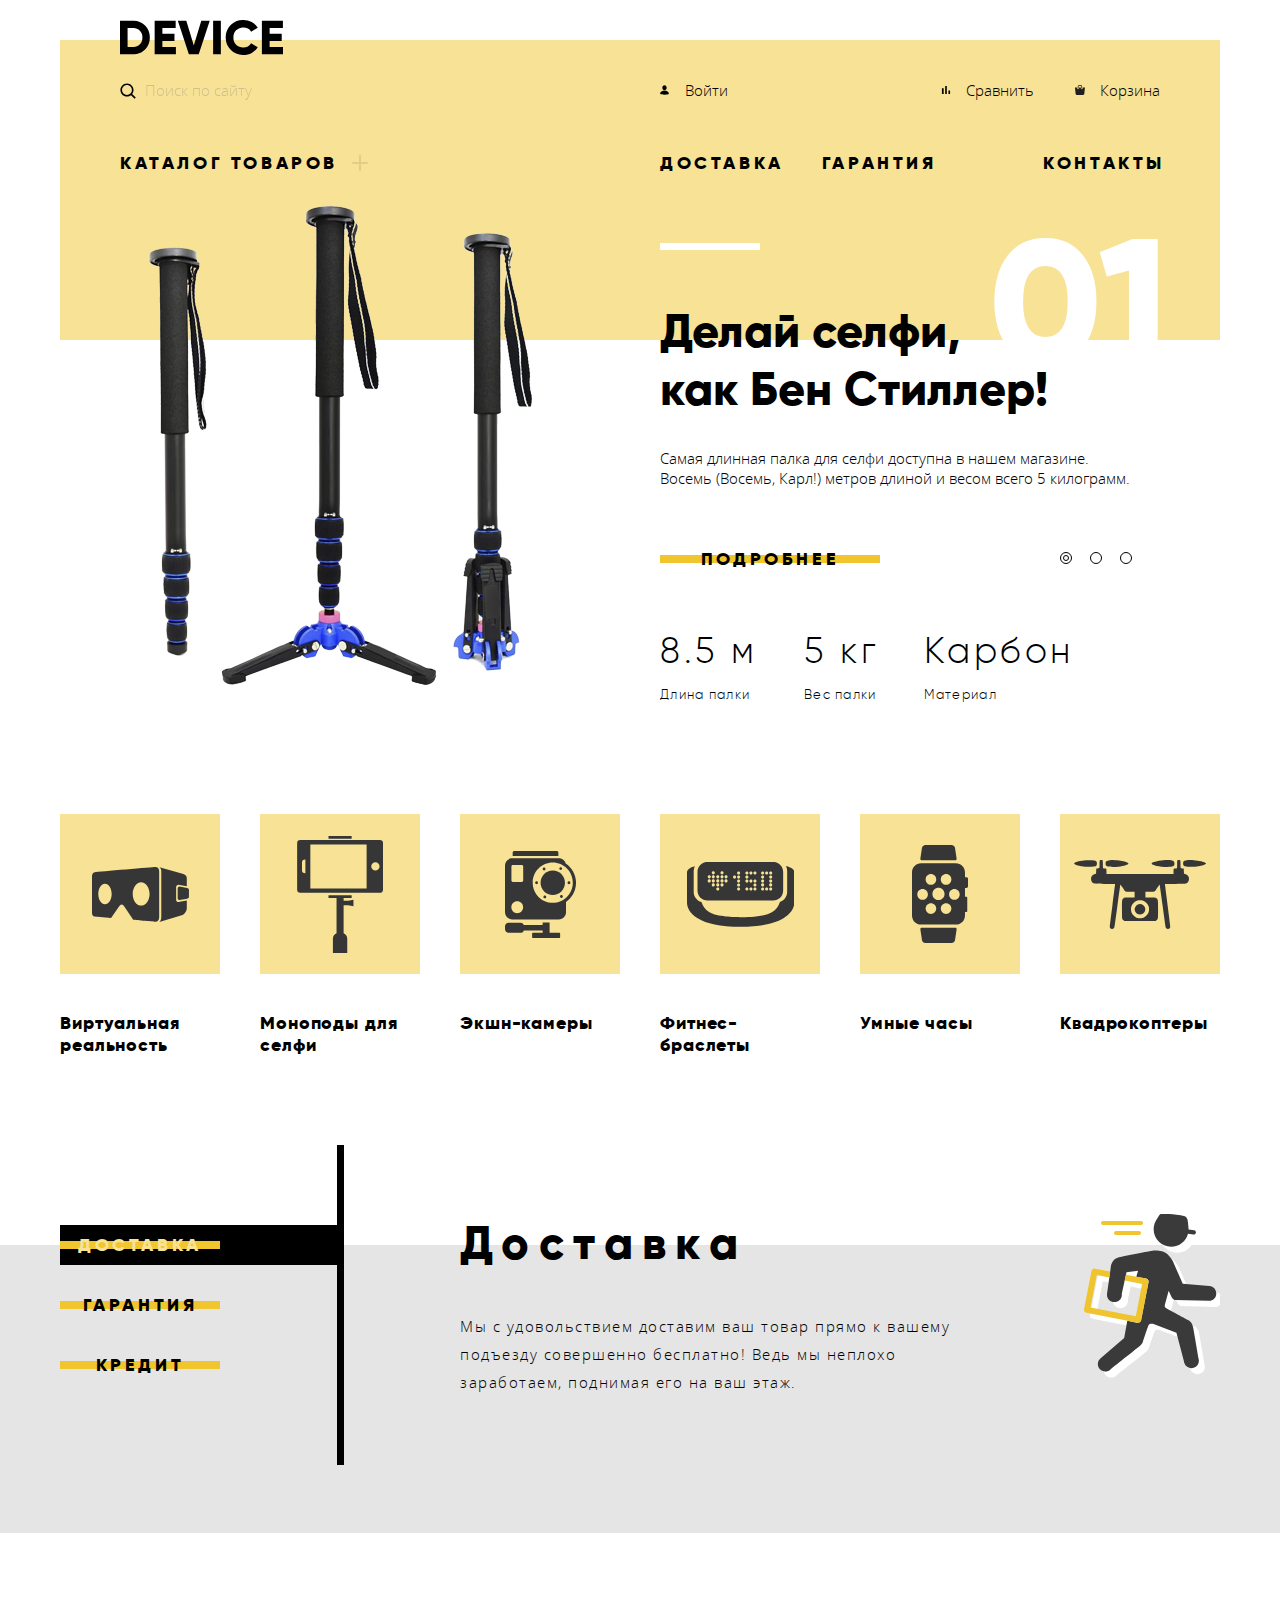
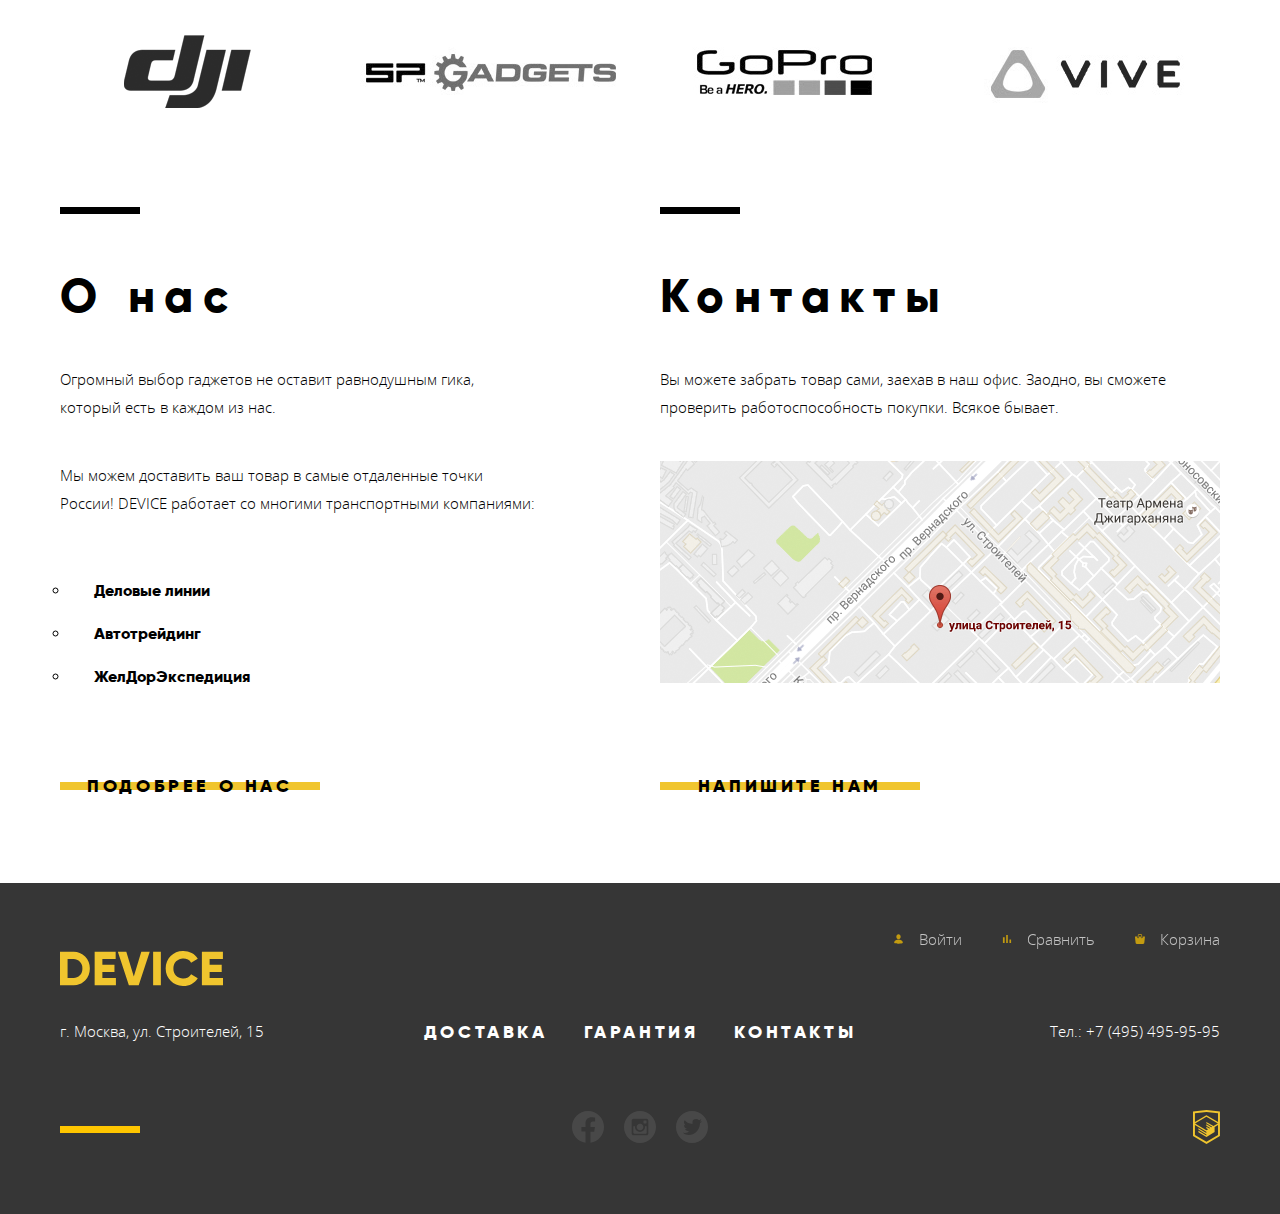
==== commit 447c7d86: "all" ====
--- a/index.html
+++ b/index.html
@@ -13,7 +13,9 @@
   </head>
 	<body class="page-body">
     <header class="container main-header">
-      <a class="header-logo" href="index.html"><img src="img/icon-logo.svg" width="163" height="35" alt="Логотип магазина"></a>
+      <a class="header-logo" href="index.html">
+        <img src="img/icon-logo.svg" width="163" height="35" alt="Логотип магазина">
+      </a>
       <div class="header-top">
         <form class="header-form" action="#" method="post">
           <label class="search-lebel visually-hidden" for="search">Поиск по сайту</label>
@@ -21,29 +23,33 @@
           <button class="search-button" type="submit">Найти</button>
         </form>
         <ul class="user-navigation">
-          <li class="user-item entry"><a href="#">Войти</a></li>
-          <li class="user-item compare"><a href="#">Сравнить</a></li>
-          <li class="user-item cart"><a href="#">Корзина</a></li>
+          <li class="user-item entry-header"><a href="#">Войти</a></li>
+          <li class="user-item compare-header"><a href="#">Сравнить</a></li>
+          <li class="user-item cart-header"><a href="#">Корзина</a></li>
         </ul>
       </div>
       <nav class="main-navigation">
         <ul class="catalog-navigation">
-          <li>
-            <a class="catalog-link" href="#">Каталог товаров</a>
-            <ul class="catalog-submenu">
-              <li><a href="#">Виртульная реальность</a></li>
-              <li><a href="#">Фитнес-браслеты</a></li>
-              <li><a href="#">Квадрокоптеры</a></li>
-              <li><a href="#">Моноподы для селфи</a></li>
-              <li><a href="#">Умные часы</a></li>
-              <li><a href="#">Экшн-камеры</a></li>
-            </ul>
-          </li>
+            <a class="catalog-link" href="catalog.html">Каталог товаров</a>
+            <div class="catalog-submenu">
+              <div>
+                <a href="#">Виртуальная реальность</a>
+                <a href="#">Моноподы для селфи</a>
+                <a href="#">Экшн-камеры</a>
+              </div>
+              <div>
+                <a href="#">Фитнес-браслеты</a>
+                <a href="#">Умные часы</a>
+              </div>
+              <div>
+                <a href="#">Квадрокоптеры</a>
+              </div>
+            </div>
         </ul>
         <ul class="site-navigation">
-          <li><a class="button" href="#">Доставка</a></li>
-          <li><a class="button" href="#">Гарантия</a></li>
-          <li><a class="button" href="#">Контакты</a></li>
+          <li><a href="#">Доставка</a></li>
+          <li><a href="#">Гарантия</a></li>
+          <li><a href="#">Контакты</a></li>
         </ul>
       </nav>
     </header>
@@ -153,25 +159,31 @@
         <h2 class="visually-hidden">Каталог товаров</h2>
         <ul class="catalog-list">
           <li>
-            <a href="#">
-              <div class="catalog-image">
-                <img class="virtual-reality" src="img/virtual-reality.svg" alt="Виртуальная реальность">
+            <a class="catalog-link-main" href="#">
+              <div class="catalog-image">
+                <svg aria-hidden="true" focusable="false" width="97" height="55" viewBox="0 0 97 55" fill="none" xmlns="http://www.w3.org/2000/svg">
+                  <path d="M84.1311 32.639V20.003C84.1311 18.694 85.1761 17.633 86.4661 17.633L94.7921 19.2141V11.02C94.7921 8.66505 93.0841 7.58905 90.5901 6.75505L67.4031 0.175049C69.0191 1.56605 69.2921 2.21505 69.2921 4.57105V49.78C69.2921 52.136 68.8421 53.8461 67.3251 54.9901L90.5901 47.925C92.9911 47.092 94.7921 43.709 94.7921 41.3531V33.44L86.4661 35.007C85.1761 35.009 84.1311 33.947 84.1311 32.639Z" fill="#363636"/>
+                  <path d="M95.129 20.979L87.531 19.535C86.523 19.535 85.707 20.364 85.707 21.386V31.254C85.707 32.277 86.523 33.106 87.531 33.106L95.129 31.675C96.283 31.256 96.953 30.846 96.953 29.823V22.83C96.953 21.808 96.187 21.323 95.129 20.979Z" fill="#363636"/>
+                  <path d="M67.17 4.48303C67.17 -0.596972 62.938 0.0240287 62.938 0.0240287C62.938 0.0240287 5.83205 4.73803 2.83805 5.14503C-0.155951 5.55203 0.00104837 9.53203 0.00104837 9.53203C0.00104837 9.53203 4.83679e-05 42.069 4.83679e-05 45.812C4.83679e-05 49.555 2.59905 49.565 2.59905 49.565L19.076 50.968L27.212 39.3C27.212 39.3 28.321 37.472 29.717 37.472C31.114 37.472 32.149 39.333 32.149 39.333L41.21 52.854C41.21 52.854 60.105 54.763 63.731 54.763C67.357 54.762 67.17 49.739 67.17 49.739C67.17 49.739 67.17 9.56303 67.17 4.48303ZM12.982 37.192C9.28405 37.192 6.28605 32.591 6.28605 26.917C6.28605 21.243 9.28405 16.642 12.982 16.642C16.68 16.642 19.678 21.243 19.678 26.917C19.678 32.591 16.68 37.192 12.982 37.192ZM49.14 38.618C44.4781 38.618 40.6991 33.379 40.6991 26.917C40.6991 20.454 44.479 15.215 49.14 15.215C53.802 15.215 57.5821 20.454 57.5821 26.917C57.5821 33.379 53.802 38.618 49.14 38.618Z" fill="#363636"/>
+                </svg>
               </div>
               <span>Виртуальная реальность</span>
             </a>
           </li>
           <li>
-            <a href="#">
-              <div class="catalog-image">
-                <img class="selfie-monopods" src="img/selfie-monopods.svg" alt="Моноподы для селфи">
+            <a lass="catalog-link-main" href="#">
+              <div class="catalog-image">
+                <svg aria-hidden="true" focusable="false" width="86" height="117" fill="none" xmlns="http://www.w3.org/2000/svg">
+                  <path d="M82.821 4.011H3.33A3.188 3.188 0 00.142 7.199v46.413a3.187 3.187 0 003.188 3.189h79.492a3.188 3.188 0 003.189-3.189V7.199a3.189 3.189 0 00-3.19-3.188zM8.392 37.236h-.226a3.19 3.19 0 01-3.189-3.189v-7.283a3.188 3.188 0 013.189-3.188h.226v13.66zm61.231 15.172H13.341V8.402h56.282v44.006zM78.4 34.552a4.146 4.146 0 01-4.146-4.147 4.146 4.146 0 114.146 4.147zM54.654 0H31.497v2.758h23.157V0zM46.608 64.861v-2.973h8.046V59.13H31.498v2.758h8.045v35.246a6.068 6.068 0 00-3.635 5.559V117h14.335v-14.307a6.062 6.062 0 00-3.636-5.557v-27.99h4.796l5.05 1.213v-6.711l-5.05 1.213h-4.795z" fill="#363636"/>
+                </svg>
               </div>
               <span>Моноподы для селфи</span>
             </a>
           </li>
           <li>
-            <a href="#">
-              <div class="catalog-image">
-                <svg width="71" height="87" viewBox="0 0 71 87" fill="none">
+            <a class="catalog-link-main" href="#">
+              <div class="catalog-image">
+                <svg aria-hidden="true" focusable="false" width="71" height="87" viewBox="0 0 71 87" fill="none" xmlns="http://www.w3.org/2000/svg">
                   <path d="M53.349 1.49C53.349 0.754 52.771 0 52.038 0H9.053C8.32 0 7.672 0.754 7.672 1.49V5.012H53.348V1.49H53.349Z" fill="#363636"/>
                   <path d="M54.202 81.809H44.605V71.426H37.647V73.933H18.774C18.237 72.679 17.017 71.785 15.593 71.785H3.559C1.642 71.784 0 73.387 0 75.311V78.329C0 80.253 1.642 81.809 3.559 81.809H15.594C17.105 81.809 18.386 80.913 18.863 79.483H37.648V81.809H28.13C27.597 81.809 27.12 82.246 27.12 82.781V85.953C27.12 86.488 27.598 87.001 28.13 87.001H54.202C54.735 87.001 55.132 86.488 55.132 85.953V82.78C55.132 82.245 54.735 81.809 54.202 81.809Z" fill="#363636"/>
                   <path d="M60.666 12.39C59.805 9.45303 57.099 7.34003 53.895 7.34003H7.148C3.25 7.34003 0 10.449 0 14.361V61.261C0 65.173 3.25 68.382 7.148 68.382H53.895C57.793 68.382 61.021 65.173 61.021 61.261V50.915C67.087 46.711 71.022 39.704 71.022 31.751C71.021 23.672 66.89 16.57 60.666 12.39ZM12.238 62.151C8.979 62.151 6.337 59.501 6.337 56.23C6.337 52.96 8.979 50.308 12.238 50.308C15.497 50.308 18.14 52.96 18.14 56.23C18.14 59.501 15.497 62.151 12.238 62.151ZM18.199 29.546C18.199 30.332 17.564 30.968 16.781 30.968H7.841C7.058 30.968 6.423 30.331 6.423 29.546V15.386C6.423 14.6 7.058 13.963 7.841 13.963H16.78C17.563 13.963 18.198 14.6 18.198 15.386V29.546H18.199ZM47.762 51.858C36.686 51.858 27.705 42.848 27.705 31.735C27.705 20.622 36.685 11.611 47.762 11.611C58.839 11.611 67.82 20.621 67.82 31.735C67.82 42.849 58.839 51.858 47.762 51.858Z" fill="#363636"/>
@@ -182,83 +194,97 @@
                   <path d="M56.415 46.912C57.2048 46.912 57.845 46.2691 57.845 45.476C57.845 44.6829 57.2048 44.04 56.415 44.04C55.6252 44.04 54.985 44.6829 54.985 45.476C54.985 46.2691 55.6252 46.912 56.415 46.912Z" fill="#363636"/>
                   <path d="M55.697 19C56.4895 19 57.132 18.3575 57.132 17.565C57.132 16.7725 56.4895 16.13 55.697 16.13C54.9044 16.13 54.262 16.7725 54.262 17.565C54.262 18.3575 54.9044 19 55.697 19Z" fill="#363636"/>
                   <path d="M39.8279 47.341C40.6205 47.341 41.2629 46.6985 41.2629 45.906C41.2629 45.1135 40.6205 44.471 39.8279 44.471C39.0354 44.471 38.3929 45.1135 38.3929 45.906C38.3929 46.6985 39.0354 47.341 39.8279 47.341Z" fill="#363636"/>
-                  </svg>
+                </svg>
               </div>
               <span>Экшн-камеры</span>
             </a>
           </li>
           <li>
-            <a href="#">
+            <a lass="catalog-link-main" href="#">
             <div class="catalog-image">
-              <img class="fitness-bracelets" src="img/fitness-bracelets.svg" alt="Фитнес-браслеты">
+              <svg aria-hidden="true" focusable="false" width="107" height="65" viewBox="0 0 107 65" fill="none" xmlns="http://www.w3.org/2000/svg">
+                <path d="M98.967 4.07397C99.719 5.51497 100.176 7.15398 100.176 8.89197V29.994C100.176 34.61 97.084 38.521 92.93 39.894C91.605 43.881 89.152 47.748 84.879 50.326C76.203 55.557 53.755 55.163 53.681 55.163C53.603 55.163 31.168 55.558 22.492 50.326C18.276 47.781 15.784 43.979 14.45 40.047C10.032 38.838 6.694 34.796 6.694 29.994V8.89297C6.694 7.20497 7.121 5.61097 7.833 4.19997C4.17 5.10897 0 6.91797 0 10.434C0 16.677 0 36.121 0 40.417C0 50.668 11.839 64.85 53.657 64.85C95.477 64.85 107.314 50.668 107.314 40.417C107.314 36.121 107.314 16.677 107.314 10.434C107.313 6.74997 102.738 4.93997 98.967 4.07397Z" fill="#363636"/>
+                <path d="M20.561 38.459H86.084C91.648 38.459 96.158 33.946 96.158 28.382V9.93499C96.158 4.37199 91.648 -0.140015 86.084 -0.140015H20.561C14.997 -0.140015 10.486 4.37099 10.486 9.93499V28.382C10.486 33.946 14.997 38.459 20.561 38.459ZM83.695 9.46799C84.562 9.46799 85.264 10.171 85.264 11.038C85.264 11.904 84.562 12.607 83.695 12.607C82.828 12.607 82.127 11.904 82.127 11.038C82.127 10.17 82.828 9.46799 83.695 9.46799ZM83.695 13.507C84.562 13.507 85.264 14.21 85.264 15.075C85.264 15.942 84.562 16.644 83.695 16.644C82.828 16.644 82.127 15.942 82.127 15.075C82.127 14.21 82.828 13.507 83.695 13.507ZM83.695 17.546C84.562 17.546 85.264 18.248 85.264 19.115C85.264 19.981 84.562 20.684 83.695 20.684C82.828 20.684 82.127 19.981 82.127 19.115C82.127 18.248 82.828 17.546 83.695 17.546ZM83.695 21.373C84.562 21.373 85.264 22.077 85.264 22.942C85.264 23.809 84.562 24.51 83.695 24.51C82.828 24.51 82.127 23.809 82.127 22.942C82.127 22.076 82.828 21.373 83.695 21.373ZM83.695 25.412C84.562 25.412 85.264 26.114 85.264 26.981C85.264 27.846 84.562 28.549 83.695 28.549C82.828 28.549 82.127 27.845 82.127 26.981C82.127 26.114 82.828 25.412 83.695 25.412ZM79.656 9.46799C80.523 9.46799 81.224 10.171 81.224 11.038C81.224 11.904 80.523 12.607 79.656 12.607C78.791 12.607 78.088 11.904 78.088 11.038C78.088 10.17 78.791 9.46799 79.656 9.46799ZM79.656 25.412C80.523 25.412 81.224 26.114 81.224 26.981C81.224 27.846 80.523 28.549 79.656 28.549C78.791 28.549 78.088 27.845 78.088 26.981C78.088 26.114 78.791 25.412 79.656 25.412ZM75.619 9.46799C76.484 9.46799 77.187 10.171 77.187 11.038C77.187 11.904 76.484 12.607 75.619 12.607C74.752 12.607 74.05 11.904 74.05 11.038C74.05 10.17 74.752 9.46799 75.619 9.46799ZM75.619 13.507C76.484 13.507 77.187 14.21 77.187 15.075C77.187 15.942 76.484 16.644 75.619 16.644C74.752 16.644 74.05 15.942 74.05 15.075C74.05 14.21 74.752 13.507 75.619 13.507ZM75.619 17.546C76.484 17.546 77.187 18.248 77.187 19.115C77.187 19.981 76.484 20.684 75.619 20.684C74.752 20.684 74.05 19.981 74.05 19.115C74.05 18.248 74.752 17.546 75.619 17.546ZM75.619 21.373C76.484 21.373 77.187 22.077 77.187 22.942C77.187 23.809 76.484 24.51 75.619 24.51C74.752 24.51 74.05 23.809 74.05 22.942C74.05 22.076 74.752 21.373 75.619 21.373ZM75.619 25.412C76.484 25.412 77.187 26.114 77.187 26.981C77.187 27.846 76.484 28.549 75.619 28.549C74.752 28.549 74.05 27.845 74.05 26.981C74.05 26.114 74.752 25.412 75.619 25.412ZM67.965 9.46799C68.832 9.46799 69.533 10.171 69.533 11.038C69.533 11.904 68.832 12.607 67.965 12.607C67.098 12.607 66.397 11.904 66.397 11.038C66.396 10.17 67.1 9.46799 67.965 9.46799ZM67.965 17.546C68.832 17.546 69.533 18.248 69.533 19.115C69.533 19.981 68.832 20.684 67.965 20.684C67.098 20.684 66.397 19.981 66.397 19.115C66.396 18.248 67.1 17.546 67.965 17.546ZM67.965 21.427C68.832 21.427 69.533 22.128 69.533 22.995C69.533 23.86 68.832 24.564 67.965 24.564C67.098 24.564 66.397 23.86 66.397 22.995C66.396 22.128 67.1 21.427 67.965 21.427ZM67.965 25.412C68.832 25.412 69.533 26.114 69.533 26.981C69.533 27.846 68.832 28.549 67.965 28.549C67.098 28.549 66.397 27.845 66.397 26.981C66.396 26.114 67.1 25.412 67.965 25.412ZM63.926 9.46799C64.793 9.46799 65.496 10.171 65.496 11.038C65.496 11.904 64.793 12.607 63.926 12.607C63.061 12.607 62.357 11.904 62.357 11.038C62.356 10.17 63.061 9.46799 63.926 9.46799ZM63.926 17.546C64.793 17.546 65.496 18.248 65.496 19.115C65.496 19.981 64.793 20.684 63.926 20.684C63.061 20.684 62.357 19.981 62.357 19.115C62.356 18.248 63.061 17.546 63.926 17.546ZM63.926 25.412C64.793 25.412 65.496 26.114 65.496 26.981C65.496 27.846 64.793 28.549 63.926 28.549C63.061 28.549 62.357 27.845 62.357 26.981C62.356 26.114 63.061 25.412 63.926 25.412ZM59.888 9.46799C60.753 9.46799 61.457 10.171 61.457 11.038C61.457 11.904 60.753 12.607 59.888 12.607C59.021 12.607 58.32 11.904 58.32 11.038C58.319 10.17 59.021 9.46799 59.888 9.46799ZM59.888 13.507C60.753 13.507 61.457 14.21 61.457 15.075C61.457 15.942 60.753 16.644 59.888 16.644C59.021 16.644 58.32 15.942 58.32 15.075C58.319 14.21 59.021 13.507 59.888 13.507ZM59.888 17.546C60.753 17.546 61.457 18.248 61.457 19.115C61.457 19.981 60.753 20.684 59.888 20.684C59.021 20.684 58.32 19.981 58.32 19.115C58.319 18.248 59.021 17.546 59.888 17.546ZM59.888 25.412C60.753 25.412 61.457 26.114 61.457 26.981C61.457 27.846 60.753 28.549 59.888 28.549C59.021 28.549 58.32 27.845 58.32 26.981C58.319 26.114 59.021 25.412 59.888 25.412ZM51.598 9.46799C52.465 9.46799 53.167 10.171 53.167 11.038C53.167 11.904 52.465 12.607 51.598 12.607C50.731 12.607 50.03 11.904 50.03 11.038C50.029 10.17 50.731 9.46799 51.598 9.46799ZM51.598 13.507C52.465 13.507 53.167 14.21 53.167 15.075C53.167 15.942 52.465 16.644 51.598 16.644C50.731 16.644 50.03 15.942 50.03 15.075C50.029 14.21 50.731 13.507 51.598 13.507ZM51.598 17.546C52.465 17.546 53.167 18.248 53.167 19.115C53.167 19.981 52.465 20.684 51.598 20.684C50.731 20.684 50.03 19.981 50.03 19.115C50.029 18.248 50.731 17.546 51.598 17.546ZM51.598 21.427C52.465 21.427 53.167 22.128 53.167 22.995C53.167 23.86 52.465 24.564 51.598 24.564C50.731 24.564 50.03 23.86 50.03 22.995C50.029 22.128 50.731 21.427 51.598 21.427ZM51.598 25.412C52.465 25.412 53.167 26.114 53.167 26.981C53.167 27.846 52.465 28.549 51.598 28.549C50.731 28.549 50.03 27.845 50.03 26.981C50.029 26.114 50.731 25.412 51.598 25.412ZM47.559 13.507C48.426 13.507 49.127 14.21 49.127 15.075C49.127 15.942 48.426 16.644 47.559 16.644C46.692 16.644 45.99 15.942 45.99 15.075C45.99 14.21 46.691 13.507 47.559 13.507ZM39.057 13.295C39.922 13.295 40.626 13.998 40.626 14.863C40.626 15.73 39.922 16.432 39.057 16.432C38.19 16.432 37.486 15.729 37.486 14.863C37.486 13.998 38.189 13.295 39.057 13.295ZM39.057 17.333C39.922 17.333 40.626 18.036 40.626 18.903C40.626 19.769 39.922 20.473 39.057 20.473C38.19 20.473 37.486 19.769 37.486 18.903C37.486 18.036 38.189 17.333 39.057 17.333ZM35.018 9.25499C35.883 9.25499 36.586 9.95799 36.586 10.825C36.586 11.691 35.882 12.393 35.018 12.393C34.151 12.393 33.449 11.69 33.449 10.825C33.449 9.95799 34.15 9.25499 35.018 9.25499ZM35.018 13.295C35.883 13.295 36.586 13.998 36.586 14.863C36.586 15.73 35.882 16.432 35.018 16.432C34.151 16.432 33.449 15.729 33.449 14.863C33.449 13.998 34.15 13.295 35.018 13.295ZM35.018 17.333C35.883 17.333 36.586 18.036 36.586 18.903C36.586 19.769 35.882 20.473 35.018 20.473C34.151 20.473 33.449 19.769 33.449 18.903C33.449 18.036 34.15 17.333 35.018 17.333ZM35.018 21.373C35.883 21.373 36.586 22.077 36.586 22.942C36.586 23.809 35.882 24.51 35.018 24.51C34.151 24.51 33.449 23.809 33.449 22.942C33.449 22.076 34.15 21.373 35.018 21.373ZM30.764 13.295C31.631 13.295 32.333 13.998 32.333 14.863C32.333 15.73 31.631 16.432 30.764 16.432C29.897 16.432 29.196 15.729 29.196 14.863C29.196 13.998 29.897 13.295 30.764 13.295ZM30.764 17.333C31.631 17.333 32.333 18.036 32.333 18.903C32.333 19.769 31.631 20.473 30.764 20.473C29.897 20.473 29.196 19.769 29.196 18.903C29.196 18.036 29.897 17.333 30.764 17.333ZM30.764 21.373C31.631 21.373 32.333 22.077 32.333 22.942C32.333 23.809 31.631 24.51 30.764 24.51C29.897 24.51 29.196 23.809 29.196 22.942C29.196 22.076 29.897 21.373 30.764 21.373ZM30.764 25.412C31.631 25.412 32.333 26.114 32.333 26.981C32.333 27.846 31.631 28.549 30.764 28.549C29.897 28.549 29.196 27.845 29.196 26.981C29.196 26.114 29.897 25.412 30.764 25.412ZM26.3 9.25499C27.167 9.25499 27.871 9.95799 27.871 10.825C27.871 11.691 27.167 12.393 26.3 12.393C25.435 12.393 24.731 11.69 24.731 10.825C24.731 9.95799 25.435 9.25499 26.3 9.25499ZM26.3 13.295C27.167 13.295 27.871 13.998 27.871 14.863C27.871 15.73 27.167 16.432 26.3 16.432C25.435 16.432 24.731 15.729 24.731 14.863C24.731 13.998 25.435 13.295 26.3 13.295ZM26.3 17.333C27.167 17.333 27.871 18.036 27.871 18.903C27.871 19.769 27.167 20.473 26.3 20.473C25.435 20.473 24.731 19.769 24.731 18.903C24.731 18.036 25.435 17.333 26.3 17.333ZM26.3 21.373C27.167 21.373 27.871 22.077 27.871 22.942C27.871 23.809 27.167 24.51 26.3 24.51C25.435 24.51 24.731 23.809 24.731 22.942C24.731 22.076 25.435 21.373 26.3 21.373ZM22.263 13.295C23.128 13.295 23.832 13.998 23.832 14.863C23.832 15.73 23.128 16.432 22.263 16.432C21.396 16.432 20.694 15.729 20.694 14.863C20.694 13.998 21.396 13.295 22.263 13.295ZM22.263 17.333C23.128 17.333 23.832 18.036 23.832 18.903C23.832 19.769 23.128 20.473 22.263 20.473C21.396 20.473 20.694 19.769 20.694 18.903C20.694 18.036 21.396 17.333 22.263 17.333Z" fill="#363636"/>
+              </svg>
             </div>
             <span>Фитнес-браслеты</span>
             </a>
           </li>
           <li>
-            <a href="#">
-              <div class="catalog-image">
-                <img class="smart-watch" src="img/smart-watch.svg" alt="Умные часы">
+            <a lass="catalog-link-main" href="#">
+              <div class="catalog-image">
+                <svg aria-hidden="true" focusable="false" width="56" height="98" viewBox="0 0 56 98" fill="none" xmlns="http://www.w3.org/2000/svg">
+                  <path d="M54.494 32.197H52.979V27.557C52.979 22.505 48.892 18.371 43.897 18.371H9.082C4.086 18.372 0 22.505 0 27.557V70.425C0 75.477 4.087 79.61 9.083 79.61H43.898C48.893 79.61 52.98 75.477 52.98 70.425V67.01H54.495C54.91 67.01 55.252 66.666 55.252 66.246V52.467C55.252 52.046 54.91 51.701 54.495 51.701H52.98V42.913H54.495C55.327 42.913 56.009 42.225 56.009 41.382V33.728C56.008 32.886 55.326 32.197 54.494 32.197ZM34.082 29.088C37.008 29.088 39.381 31.486 39.381 34.446C39.381 37.406 37.008 39.804 34.082 39.804C31.156 39.804 28.784 37.406 28.784 34.446C28.784 31.486 31.156 29.088 34.082 29.088ZM18.945 29.088C21.87 29.088 24.243 31.486 24.243 34.446C24.243 37.406 21.87 39.804 18.945 39.804C16.019 39.804 13.647 37.406 13.647 34.446C13.647 31.486 16.019 29.088 18.945 29.088ZM5.297 49.397C5.297 46.438 7.668 44.039 10.595 44.039C13.521 44.039 15.893 46.438 15.893 49.397C15.893 52.356 13.52 54.755 10.595 54.755C7.668 54.756 5.297 52.356 5.297 49.397ZM18.945 68.894C16.019 68.894 13.647 66.496 13.647 63.536C13.647 60.576 16.019 58.178 18.945 58.178C21.87 58.178 24.243 60.576 24.243 63.536C24.243 66.496 21.87 68.894 18.945 68.894ZM20.435 48.991C20.435 45.609 23.146 42.867 26.49 42.867C29.834 42.867 32.545 45.609 32.545 48.991C32.545 52.373 29.834 55.115 26.49 55.115C23.146 55.114 20.435 52.373 20.435 48.991ZM34.082 68.894C31.156 68.894 28.784 66.496 28.784 63.536C28.784 60.576 31.156 58.178 34.082 58.178C37.008 58.178 39.381 60.576 39.381 63.536C39.381 66.496 37.008 68.894 34.082 68.894ZM42.384 54.756C39.457 54.756 37.086 52.357 37.086 49.398C37.086 46.439 39.457 44.04 42.384 44.04C45.31 44.04 47.682 46.439 47.682 49.398C47.682 52.356 45.31 54.756 42.384 54.756Z" fill="#363636"/>
+                  <path d="M9.646 15.31H43.333C44.176 15.31 44.765 14.629 44.639 13.796L43.023 3.028C43.023 3.028 43.023 3.027 43.021 3.026C42.771 1.362 41.189 0 39.506 0H13.474C11.788 0 10.206 1.362 9.957 3.028L8.342 13.795C8.217 14.628 8.803 15.31 9.646 15.31Z" fill="#363636"/>
+                  <path d="M43.333 82.671H9.646C8.803 82.671 8.217 83.354 8.342 84.187L9.957 94.954C10.207 96.62 11.789 97.982 13.473 97.982H39.505C41.189 97.982 42.771 96.62 43.022 94.956C43.022 94.955 43.022 94.955 43.022 94.954L44.637 84.187C44.765 83.354 44.176 82.671 43.333 82.671Z" fill="#363636"/>
+                </svg>
               </div>
               <span>Умные часы</span>
             </a>
           </li>
           <li>
-            <a href="#">
-              <div class="catalog-image">
-                <img class="quadcopters" src="img/quadcopters.svg" alt="Квадрокоптеры">
+            <a lass="catalog-link-main" href="#">
+              <div class="catalog-image">
+                <svg aria-hidden="true" focusable="false" width="132" height="69" viewBox="0 0 132 69" fill="none" xmlns="http://www.w3.org/2000/svg">
+                  <path d="M12.0523 0.257888C6.50738 0.745188 1.83838 1.8507 0.575275 2.9303C-0.147425 3.5465 -0.147425 3.5465 0.342875 4.0865C0.987375 4.8062 4.05628 5.73148 7.59048 6.32278C11.5885 6.99078 20.1003 7.0162 21.3136 6.3741C22.5255 5.7061 22.9376 4.96045 22.9376 3.39265C22.9376 1.77395 22.3185 0.976664 20.7198 0.540164C19.274 0.154263 14.9415 -1.19209e-05 12.0523 0.257888Z" fill="#363636"/>
+                  <path d="M25.7744 0.488258C25.645 0.771454 25.5161 2.59617 25.5161 4.60007C25.5161 8.66107 25.6714 8.37838 23.3242 8.53318L22.2934 8.61028L22.164 11.1547L22.0351 13.6986L20.8486 13.9818C18.2695 14.6498 16.8496 16.577 17.0571 19.2762C17.185 21.2034 18.0879 22.617 19.6357 23.3631C20.7446 23.8763 21.1054 23.9012 30.8818 23.9012C36.4267 23.9012 41.019 23.9798 41.0703 24.0819C41.1211 24.2103 39.9609 33.4891 38.4907 44.7206C37.0459 55.9511 35.8076 65.7177 35.7822 66.3866C35.7309 68.0038 36.6084 69.0077 38.1299 69.0077C39.3672 69.0077 40.1416 68.3661 40.4512 67.1063C40.5806 66.5926 41.9468 56.7733 43.4693 45.285C44.9913 33.8221 46.3321 24.4163 46.4097 24.4163C46.5127 24.4163 47.4927 25.8294 48.6021 27.552C51.542 32.178 51.001 31.8689 56.2374 31.8689H60.5958V34.6711V37.4987L55.463 37.5758C50.7428 37.6529 50.253 37.7028 49.5817 38.191C48.0089 39.3482 47.9567 39.606 47.9567 49.1676C47.9567 58.7018 47.9831 58.9596 49.4792 60.2174L50.3303 60.9127H66.0129H81.6955L82.5461 60.2174C84.0422 58.9596 84.0666 58.7018 84.0666 49.1676C84.0666 39.6061 84.0158 39.3483 82.4436 38.191C81.7727 37.7027 81.2825 37.6529 76.5618 37.5758L71.43 37.4987V34.6711V31.8689H75.7894C81.0238 31.8689 80.4828 32.178 83.4232 27.552C84.5336 25.8293 85.513 24.4163 85.6166 24.4163C85.6928 24.4163 87.0355 33.8221 88.5561 45.285C90.0786 56.7733 91.4457 66.5926 91.5747 67.1063C91.8843 68.3661 92.6567 69.0077 93.896 69.0077C95.4175 69.0077 96.2954 68.0038 96.2427 66.3866C96.2173 65.7177 94.979 55.9511 93.5337 44.7206C92.0649 33.4892 90.9028 24.2103 90.9556 24.0819C91.0064 23.9798 95.5972 23.9012 101.145 23.9012C110.92 23.9012 111.281 23.8763 112.389 23.3631C113.937 22.617 114.839 21.2034 114.968 19.2762C115.175 16.577 113.757 14.6497 111.177 13.9818L109.99 13.6986L109.863 11.1547L109.734 8.61028L108.702 8.53318C106.355 8.37838 106.508 8.66107 106.508 4.60007C106.508 2.59617 106.38 0.771454 106.251 0.488258C106.045 0.128357 105.708 -2.28882e-05 104.884 -2.28882e-05C104.265 -2.28882e-05 103.646 0.128365 103.464 0.308571C103.258 0.514168 103.155 1.7739 103.155 4.2407C103.155 6.708 103.052 7.96778 102.845 8.17278C102.665 8.35248 101.944 8.48088 101.196 8.48088C99.5698 8.48088 99.5444 8.53308 99.5444 11.5913V13.8784H66.0127H32.4805V11.5913C32.4805 8.53318 32.4556 8.48088 30.8306 8.48088C30.0821 8.48088 29.3604 8.35248 29.1802 8.17278C28.9727 7.96768 28.8701 6.708 28.8701 4.2407C28.8701 1.7739 28.7671 0.514069 28.5605 0.308571C28.3798 0.128365 27.7602 -2.28882e-05 27.1416 -2.28882e-05C26.3169 -2.28882e-05 25.9814 0.128456 25.7744 0.488258ZM68.6172 40.6084C71.5059 41.5068 74.0088 44.001 74.7832 46.7764C75.2217 48.3194 75.0928 50.9922 74.499 52.5596C73.8027 54.4346 71.8144 56.5694 69.9336 57.4951C68.6436 58.1367 68.1797 58.2139 66.0127 58.2139C63.8462 58.2139 63.3818 58.1368 62.0923 57.4951C60.208 56.5693 58.2232 54.4346 57.5264 52.5596C56.9336 50.9922 56.8037 48.3194 57.2427 46.7764C57.9907 44.0528 60.4922 41.5069 63.3042 40.6084C65.3164 39.9659 66.6045 39.9659 68.6172 40.6084Z" fill="#363636"/>
+                  <path d="M63.7941 44.4375C61.7575 45.3633 60.2873 48.0869 60.7253 50.168C61.4992 53.8448 65.5485 55.7207 68.7209 53.8701C70.7063 52.7119 71.7121 50.3232 71.1721 48.0869C70.6037 45.6963 68.4377 43.9492 66.0129 43.9492C65.3674 43.9493 64.3874 44.1807 63.7941 44.4375Z" fill="#363636"/>
+                  <path d="M36.0918 0.154258C32.1714 0.822258 31.5786 1.28516 31.5786 3.59806C31.5786 5.42276 32.0425 6.01407 33.8467 6.55367C35.3965 7.01607 41.0191 7.06784 44.3467 6.68204C51.2075 5.85974 55.6685 4.13764 54.0454 2.93004C52.7803 2.03014 49.1431 1.05355 44.9912 0.539951C42.5156 0.231951 36.9951 -4.19617e-05 36.0918 0.154258Z" fill="#363636"/>
+                  <path d="M89.4844 0.257861C83.1651 0.848161 77.6201 2.33895 77.6201 3.44385C77.6201 5.16605 85.4609 6.91355 93.25 6.93945C99.0537 6.93945 100.446 6.29734 100.446 3.59814C100.446 1.77394 99.8272 0.97656 98.0733 0.51416C96.4238 0.10256 92.3984 -3.86238e-05 89.4844 0.257861Z" fill="#363636"/>
+                  <path d="M112.777 0.283252C110.996 0.514252 109.758 1.05377 109.346 1.77397C108.959 2.54447 109.036 4.67775 109.5 5.34575C110.428 6.65675 111.152 6.81104 116.569 6.81104C120.23 6.81104 122.37 6.68215 124.435 6.32275C127.969 5.73145 131.038 4.80617 131.683 4.08647C132.173 3.54647 132.173 3.54647 131.45 2.93027C130.11 1.79937 125.492 0.745161 119.534 0.257861C116.053 -0.0253386 115.046 -0.0253482 112.777 0.283252Z" fill="#363636"/>
+                </svg>
               </div>
               <span>Квадрокоптеры</span>
             </a>
           </li>
         </ul>
       </section>
-
       <section class="services">
         <div class="service-wrapper container">
           <h2 class="visually-hidden">Сервисы</h2>
             <ul class="services-list">
-            <li class="services-item current"><a class="button" href="#">Доставка</a></li>
-            <li class="services-item"><a class="button" href="#">Гарантия</a></li>
-            <li class="services-item"><a class="button" href="#">Кредит</a></li>
-          </ul>
-          <div class="services-rectangle"></div>
+              <li class="services-item current"><button class="button curent" href="#">Доставка</button></li>
+              <li class="services-item"><button class="button" href="#">Гарантия</button></li>
+              <li class="services-item"><button class="button" href="#">Кредит</button></li>
+            </ul>
           <div class="services-content">
             <div class="services-text">
               <h3 class="service-header">Доставка</h3>
-              <p>Мы с удовольствием доставим ваш товар прямо к вашему<br> подъезду совершенно бесплатно! Ведь мы неплохо<br> заработаем, поднимая его на ваш этаж.</p>
+              <p> Мы с удовольствием доставим ваш товар прямо к вашему  подъезду совершенно бесплатно! Ведь мы неплохо  заработаем, поднимая его на ваш этаж.</p>
             </div>
             <div class="services-image">
               <img src="img/delivery-logo.svg" widht="136" height="164" alt="Логотип доставки">
             </div>
           </div>
           <div class="visually-hidden">
-            <h3 class="service-header">Гарантия</h3>
-            <p>Если из-за возгорания купленного у нас товара у вас сгорит дом<br> — не переживайте, мы выдадим вам новый.<br> Товар, не дом, конечно же.</p>
+            <div class="services-text">
+              <h3 class="service-header">Гарантия</h3>
+              <p>Если из-за возгорания купленного у нас товара у вас сгорит дом — не переживайте, мы выдадим вам новый. Товар, не дом, конечно же.</p>
+            </div>
             <div class="service-image">
               <img src="img/guarantee-logo.svg" alt="Логотип гарантии">
             </div>
           </div>
           <div class="visually-hidden">
-            <h3 class="service-header">Кредит</h3>
-            <p>Залезть в долговую яму стало проще! Кредитные консультанты<br> подберут для вас наиболее выгодные условия кредита. Выгодные<br> для нашего банка, разумеется.</p>
+            <div class="services-text">
+              <h3 class="service-header">Кредит</h3>
+              <p>Залезть в долговую яму стало проще! Кредитные консультанты подберут для вас наиболее выгодные условия кредита. Выгодные для нашего банка, разумеется.</p>
+            </div>
             <div class="service-image">
               <img src="img/credit-logo.svg" alt="Логотип кредита">
             </div>
           </div>
         </div>
       </section>
-
       <section class="brands container">
         <h2 class="visually-hidden">Производители</h2>
         <ul class="brands-list">
-          <li><img class="images-brands" src="img/logo-1.png" alt="DJI"></li>
-          <li><img class="images-brands" src="img/logo-3.png" alt="GoPro"></li>
-          <li><img class="images-brands" src="img/logo-2.png" alt="SP-ADGETS"></li>
-          <li><img class="images-brands" src="img/logo-4.png" alt="VIVE"></li>
+          <li><img class="images-brands" src="img/dji-logo.png" alt="DJI"></li>
+          <li><img class="images-brands" src="img/sp-adgets-logo.png" alt="sp-adgets"></li>
+          <li><img class="images-brands" src="img/gopro-logo.png" alt="gopro"></li>
+          <li><img class="images-brands" src="img/vive-logo.png" alt="vive-logo"></li>
         </ul>
       </section>
-
       <div class="index-columns container">
         <section class="about">
           <h2 class="about-head">О нас</h2>
@@ -271,11 +297,10 @@
           </ul>
           <a class="button" href="#">Подобрее о нас</a>
         </section>
-
         <section class="contacts">
           <h2 class="about-head">Контакты</h2>
           <p class="paragraph-1">Вы можете забрать товар сами, заехав в наш офис. Заодно, вы сможете проверить работоспособность покупки. Всякое бывает. </p>
-          <a class="map" href="#"><img src="img/map.png" width="560" height="222" alt="Map"></a>
+          <a class="map" href="#"><img src="img/map.png" width="560" height="222" alt="Карта"></a>
           <a class="button" href="#">Напишите нам</a>
         </section>
       </div>
@@ -301,19 +326,30 @@
           <a class="footer-phone" href="tel:+74954959595">Тел.: +7 (495) 495-95-95</a>
         </div>
         <div class="footer-bottom">
-          <div class="rectangle-footer"></div>
           <ul class="footer-social-list">
             <li>
               <a class="social-button" href="https://facebook.com/">
-                <img class="footer-social-img" src="img/icon-facebook.svg" alt="Facebook"></a>
+                <span class="visually-hidden">Фейсбук</span>
+                <svg aria-hidden="true" focusable="false" width="32" height="32" viewBox="0 0 32 32" fill="none" xmlns="http://www.w3.org/2000/svg">
+                  <path d="M31.9973 16C31.9973 7.16267 24.8347 0 15.9987 0C7.16267 0 0 7.16267 0 16C0 23.984 5.85067 30.6027 13.4987 31.8027V20.624H9.43733V15.9987H13.4987V12.4747C13.4987 8.464 15.888 6.24933 19.5413 6.24933C21.292 6.24933 23.1227 6.56133 23.1227 6.56133V10.4987H21.1067C19.12 10.4987 18.5 11.732 18.5 12.9973V16H22.9373L22.228 20.6253H18.5V31.804C26.148 30.604 31.9987 23.9853 31.9987 16H31.9973Z" fill="white" fill-opacity="0.3"/>
+                </svg>
+              </a>
               </li>
             <li>
               <a class="social-button" href="htpps://instagram.com/">
-                <img src="img/icon-instagram.svg" alt="Instagram"></a>
+                <span class="visually-hidden">Инстаграмм</span>
+                <svg aria-hidden="true" focusable="false" width="32" height="32" viewBox="0 0 32 32" fill="none" xmlns="http://www.w3.org/2000/svg">
+                  <path d="M21 16C21 17.3261 20.4732 18.5979 19.5355 19.5355C18.5979 20.4732 17.3261 21 16 21C14.6739 21 13.4021 20.4732 12.4645 19.5355C11.5268 18.5979 11 17.3261 11 16C11 15.715 11.03 15.4367 11.0817 15.1667H9.33333V21.8283C9.33333 22.2917 9.70833 22.6667 10.1717 22.6667H21.83C22.0521 22.6662 22.2649 22.5777 22.4217 22.4205C22.5786 22.2634 22.6667 22.0504 22.6667 21.8283V15.1667H20.9183C20.97 15.4367 21 15.715 21 16ZM16 19.3333C16.4378 19.3332 16.8714 19.2469 17.2759 19.0792C17.6803 18.9116 18.0478 18.6659 18.3574 18.3562C18.6669 18.0465 18.9124 17.6789 19.0799 17.2743C19.2473 16.8698 19.3334 16.4362 19.3333 15.9983C19.3332 15.5605 19.2469 15.1269 19.0792 14.7225C18.9116 14.318 18.6659 13.9505 18.3562 13.641C18.0465 13.3314 17.6789 13.0859 17.2743 12.9185C16.8698 12.751 16.4362 12.6649 15.9983 12.665C15.1141 12.6652 14.2661 13.0167 13.641 13.6421C13.0158 14.2676 12.6648 15.1157 12.665 16C12.6652 16.8843 13.0167 17.7322 13.6421 18.3574C14.2676 18.9825 15.1157 19.3336 16 19.3333ZM20 12.5H21.9983C22.1311 12.5 22.2584 12.4474 22.3525 12.3537C22.4465 12.2599 22.4996 12.1328 22.5 12V10.0017C22.5 9.86862 22.4471 9.74102 22.3531 9.64693C22.259 9.55285 22.1314 9.5 21.9983 9.5H20C19.8669 9.5 19.7393 9.55285 19.6453 9.64693C19.5512 9.74102 19.4983 9.86862 19.4983 10.0017V12C19.5 12.275 19.725 12.5 20 12.5ZM16 0C11.7565 0 7.68687 1.68571 4.68629 4.68629C1.68571 7.68687 0 11.7565 0 16C0 20.2435 1.68571 24.3131 4.68629 27.3137C7.68687 30.3143 11.7565 32 16 32C18.1012 32 20.1817 31.5861 22.1229 30.7821C24.0641 29.978 25.828 28.7994 27.3137 27.3137C28.7994 25.828 29.978 24.0641 30.7821 22.1229C31.5861 20.1817 32 18.1012 32 16C32 13.8989 31.5861 11.8183 30.7821 9.87706C29.978 7.93586 28.7994 6.17203 27.3137 4.68629C25.828 3.20055 24.0641 2.022 22.1229 1.21793C20.1817 0.413852 18.1012 0 16 0ZM24.3333 22.4817C24.3333 23.5 23.5 24.3333 22.4817 24.3333H9.51833C8.5 24.3333 7.66667 23.5 7.66667 22.4817V9.51833C7.66667 8.5 8.5 7.66667 9.51833 7.66667H22.4817C23.5 7.66667 24.3333 8.5 24.3333 9.51833V22.4817Z" fill="white" fill-opacity="0.3"/>
+                </svg>
+              </a>
               </li>
             <li>
               <a class="social-button" href="https://twitter.com/">
-                <img src="img/icon-twitter.svg" alt="Twitter"></a>
+                <span class="visually-hidden">Твиттер</span>
+                <svg aria-hidden="true" focusable="false" width="32" height="32" viewBox="0 0 32 32" fill="none" xmlns="http://www.w3.org/2000/svg">
+                  <path d="M16 32C13.8333 32 11.7604 31.5781 9.78125 30.7344C7.80208 29.8906 6.09896 28.7552 4.67188 27.3281C3.24479 25.901 2.10938 24.1979 1.26562 22.2188C0.421875 20.2396 0 18.1667 0 16C0 13.8333 0.421875 11.7604 1.26562 9.78125C2.10938 7.80208 3.24479 6.09896 4.67188 4.67188C6.09896 3.24479 7.80208 2.10938 9.78125 1.26562C11.7604 0.421875 13.8333 0 16 0C18.1667 0 20.2396 0.421875 22.2188 1.26562C24.1979 2.10938 25.901 3.24479 27.3281 4.67188C28.7552 6.09896 29.8906 7.80208 30.7344 9.78125C31.5781 11.7604 32 13.8333 32 16C32 18.1667 31.5781 20.2396 30.7344 22.2188C29.8906 24.1979 28.7552 25.901 27.3281 27.3281C25.901 28.7552 24.1979 29.8906 22.2188 30.7344C20.2396 31.5781 18.1667 32 16 32ZM25.4062 8C25.2812 8.0625 25.0938 8.17708 24.8438 8.34375L24.2344 8.75L23.6562 9.0625L23 9.28125C22.2292 8.42708 21.2812 8 20.1562 8C17.7188 8 16.5 9.02083 16.5 11.0625V12.9062C13.1458 12.7396 10.5729 11.5104 8.78125 9.21875C8.26042 9.76042 8 10.3542 8 11C8 12.375 8.51042 13.4167 9.53125 14.125C9.40625 14.125 9.22917 14.1354 9 14.1562C8.77083 14.1771 8.58854 14.1771 8.45312 14.1562C8.31771 14.1354 8.16667 14.0833 8 14C8 14.9583 8.25521 15.7552 8.76562 16.3906C9.27604 17.026 9.97917 17.4375 10.875 17.625C10.6667 17.875 10.375 18 10 18C9.66667 18 9.375 17.9062 9.125 17.7188C9.125 18.5312 9.51562 19.1615 10.2969 19.6094C11.0781 20.0573 11.9583 20.2917 12.9375 20.3125C12.5625 20.875 12.0156 21.2969 11.2969 21.5781C10.5781 21.8594 9.8125 22 9 22C8.70833 22 8.30729 21.9271 7.79688 21.7812C7.28646 21.6354 7.02083 21.5625 7 21.5625C7.33333 22.2292 8.01562 22.8021 9.04688 23.2812C10.0781 23.7604 11.3854 24 12.9688 24C14.3646 24 15.6667 23.7552 16.875 23.2656C18.0833 22.776 19.1146 22.125 19.9688 21.3125C20.8229 20.5 21.5573 19.5729 22.1719 18.5312C22.7865 17.4896 23.2448 16.4115 23.5469 15.2969C23.849 14.1823 24 13.0833 24 12C24 11.9583 24.125 11.8698 24.375 11.7344C24.625 11.599 24.9167 11.4167 25.25 11.1875C25.5833 10.9583 25.8333 10.7188 26 10.4688C24.875 10.4688 24.125 10.4896 23.75 10.5312C24.4792 10.0938 25.0312 9.25 25.4062 8Z" fill="white" fill-opacity="0.3"/>
+                </svg>
+              </a>
               </li>
           </ul>
           <a class="academy-button" href="https://htmlacademy.ru/">
@@ -323,40 +359,33 @@
       </div>
     </footer>
 
-		<!-- ВСПЛЫВАЮЩИЕ ОКНА | НАПИСАТЬ НАМ -->
-
-    <section class="visually-hidden modal modal-write-us">
-      <fieldset> <!-- Тег fieldset предназначен для группирования элементов формы. -->
+    <section class="modal modal-write-us visually-hidden">
+      <h2 class="visually-hidden">Форма ввода для связи</h2>
+      <fieldset class="modal-write-wrapper">
         <legend style="display: none;">Написать нам</legend>
-        <ul role="form"> <!-- Атрибут role позволяет наиболее четко указать семантическое предназначение блока/элемента страницы  -->
-          <li>
-          <label for="name-field">Ваше имя:</label>
-          <input type="text" id="name-field" placeholder="Имя Фамилия">
-          </li>
-          <li>
-          <label for="email-field">Ваш e-mail</label>
-          <input type="email" id="email-field" placeholder="email@example.com">
-          </li>
-
-          <li>
-          <label for="text-field">Текст письма</label>
-          <textarea type="text" id="text-field" placeholder="В свободной форме"></textarea>
+        <ul class="modal-form-list" role="form"> <!-- Атрибут role позволяет наиболее четко указать семантическое предназначение блока/элемента страницы  -->
+          <li class="modal-form-name">
+            <label for="name-field">Ваше имя:</label>
+            <input type="text" id="name-field" placeholder="Имя Фамилия" required>
+          </li>
+          <li class="modal-form-email">
+            <label for="email-field">Ваш e-mail</label>
+            <input type="email" id="email-field" placeholder="email@example.com" required>
+          </li>
+          <li class="modal-form-text">
+            <label for="text-field">Текст письма</label>
+            <textarea type="text" id="text-field" placeholder="В свободной форме" rows="7" required></textarea>
           </li>
         </ul>
       </fieldset>
-      <a href="#">Отправить</a>
-      <img src="img/close-icon.svg" width="19" height="19" alt="Иконка для закрытия формы">
-      <img src="img/close-ellipse-icon.png" width="19" height="19" alt="Иконка-элипс для закрытия формы">
+      <button class="button" href="#">Отправить</button>
+      <button class="modal-close-button" aria-label="Закрыть"></button>
     </section>
 
-    <!-- ВСПЛЫВАЮЩИЕ ОКНА | КАК НАС НАЙТИ - КАРТА -->
-
-    <section class="visually-hidden modal modal-map">
-      <ul>
-        <li><img src="img/map-big.png" alt="Большая карта - как нас найти"></li>
-        <li><img src="img/close-icon.svg" width="19" height="19" alt="Иконка для закрытия формы"></li>
-        <li><img src="img/close-ellipse-icon.png" width="19" height="19" alt="Иконка-элипс для закрытия формы"></li>
-      </ul>
+    <section class="modal modal-map visually-hidden">
+      <h2 class="visually-hidden">Как до нас добраться?</h2>
+      <iframe src="https://www.google.com/maps/embed?pb=!1m18!1m12!1m3!1d2249.112548877996!2d37.52742931622586!3d55.68703098053585!2m3!1f0!2f0!3f0!3m2!1i1024!2i768!4f13.1!3m3!1m2!1s0x46b54cf65f5c8955%3A0x694710ccd55501e!2z0YPQuy4g0KHRgtGA0L7QuNGC0LXQu9C10LksIDE1LCDQnNC-0YHQutCy0LAsINCg0L7RgdGB0LjRjywgMTE5MzEx!5e0!3m2!1sru!2sro!4v1603577241132!5m2!1sru!2sro" width="960" height="550" frameborder="0" style="border:0;" allowfullscreen="" aria-hidden="false" tabindex="0"></iframe>
+      <button class="modal-close-button"></button>
     </section>
   </body>
 </html>
--- a/css/main.css
+++ b/css/main.css
@@ -75,6 +75,8 @@
 /*  СТИЛИЗАЦИЯ ВСЕХ ОДНОТИПНЫХ ССЫЛОК */
 
 .button {
+  position: relative;
+  border: none;
   font-family: "Gilroy", Arial, sans-serif;
   font-style: normal;
   font-weight: 800;
@@ -83,6 +85,23 @@
   letter-spacing: 0.2em;
   text-transform: uppercase;
   color: var(--basic-black);
+  background-color: transparent;
+  z-index: 1;
+  cursor: pointer;
+}
+
+.button::before {
+  position: absolute;
+  content: "";
+  background-color: var(--special-yellow-dark);
+  background-repeat: no-repeat;
+  left: 0;
+  top: 50%;
+  transform: translate(0, -50%);
+  text-align: center;
+  height: 8px;
+  width: 100%;
+  z-index: -1;
 }
 
 /*  СТИЛИЗАЦИЯ ВСЕХ ЗАГОЛОВКОВ  */
@@ -111,6 +130,10 @@
   overflow: hidden;
 }
 
+.hidden {
+  display: none;
+}
+
 /********************************************************/
 /*         GLOBAL CLASS    СОГЛАСНО КРИТЕРИЮ  Д25       */
 /********************************************************/
@@ -151,7 +174,7 @@
 .header-top {
   display: flex;
   align-items: baseline;
-  margin-top: 42px;
+  margin-top: 26px;
   margin-left: 60px;
   margin-right: 60px;
 }
@@ -161,6 +184,24 @@
   width: 440px;
   height: 50px;
   margin-right: 100px;
+  position: relative;
+}
+
+.header-form:focus-within > .search-button {
+  visibility: visible;
+}
+
+.header-form::before {
+  background-image: url("../img/icon-search.svg");
+  background-repeat: no-repeat;
+  background-position: 0 50%;
+  background-size: 1em;
+  position: absolute;
+  content: "";
+  left: 0;
+  top: 0;
+  width: 50px;
+  height: 50px;
 }
 
 .search {
@@ -174,16 +215,8 @@
   color: var(--basic-black);
   background-color: transparent;
   opacity: 0.3;
-  position: relative;
-}
-
-.search::before { /* почему-то не работает */
-  background-image: url(../img/icon-search.svg);
-  position: absolute;
-  content: "";
-  left: 0;
-  width: 50px;
-  height: 50px;
+  border-bottom: 2px solid transparent;
+  padding-left: 25px;
 }
 
 .search:hover {
@@ -195,7 +228,13 @@
   outline: none;
   color: var(--basic-black);
   opacity: 1;
-  border-bottom: 2px solid var(--basic-black);
+  border-color: var(--basic-black);
+}
+
+/*  что-бы появлялась скрытая кнопка в форме поиска которая по умолчанию скрыта, но ломается навигация с клавиатуры на всем сайте */
+
+.search:focus > .search-button {
+  visibility: visible;
 }
 
 .search-button {
@@ -212,14 +251,17 @@
   text-transform: uppercase;
   color: var(--basic-black);
   background-color: transparent;
+  visibility: hidden;
 }
 
 .search-button:hover {
   color: var(--basic-white);
   background-color: var(--basic-black);
+
 }
 
 .search-button:active {
+  visibility: visible;
   color: rgba(255,255,255, 0.3);
   background-color: var(--basic-black);
 }
@@ -274,10 +316,8 @@
 }
 
 .catalog-submenu {
-  margin: 0;
-  padding: 0;
-  list-style: none;
-  flex-direction: column;
+  display: flex;
+  column-gap: 61px;
   width: 1040px;
   padding-top: 30px;
   padding-left: 60px;
@@ -289,12 +329,19 @@
   font-size: 15px;
   line-height: 20px;
   letter-spacing: normal;
-  text-transform: capitalize;
+  text-transform: none;
   color: var(--basic-black);
   background-color: var(--special-yellow);
+  visibility: hidden;
   position: absolute;
   left: 0;
   z-index: 1;
+}
+
+.catalog-submenu div {
+  display: flex;
+  flex-direction: column;
+  row-gap: 20px;
 }
 
 .site-navigation {
@@ -332,6 +379,14 @@
 .catalog-link {
   padding-right: 30px;
   position: relative;
+}
+
+.catalog-link:hover + .catalog-submenu {
+  visibility: visible;
+}
+
+.catalog-submenu:hover {
+  visibility: visible;
 }
 
 .catalog-link::after {
@@ -346,6 +401,22 @@
   opacity: 0.3;
 }
 
+.header-logout {
+  opacity: 0.6;
+}
+
+.entry-header a::before {
+  background-image: url("../img/icon-entry-header.svg");
+}
+
+.compare-header a::before {
+  background-image: url("../img/icon-compare-header.svg");
+}
+
+.cart-header a::before {
+  background-image: url("../img/icon-cart-header.svg");
+}
+
 /************************************/
 /*              СЛАЙДЕРЫ            */
 /************************************/
@@ -411,6 +482,7 @@
   justify-content: flex-start;
   column-gap: 46px; /* в разных слайдах есть разное кол-во элементо в списке опредление, и, разные расстояния между ними, почему-то */
   margin-top: 60px;
+  letter-spacing: 0.1em;
 }
 
 .definition-list dd {
@@ -452,6 +524,11 @@
   display: flex;
   justify-content: space-between;
   margin-top: 60px;
+}
+
+.slider-control .button {
+  width: 220px;
+  text-align: center;
 }
 
 .slider-navigation {
@@ -506,16 +583,11 @@
   color: var(--basic-black);
 }
 
-.catalog-list,
-.brands-list {
-  margin: 0;
-  padding: 0;
-  list-style: none;
-}
-
 /*	ОСНОВНОЙ КАТАЛОГ */
 
 .catalog {
+  position: relative;
+  top: -35px;
   font-family: "Gilroy", Arial, sans-serif;
   font-style: normal;
   font-weight: 700;
@@ -527,6 +599,9 @@
 }
 
 .catalog-list {
+  margin: 0;
+  padding: 0;
+  list-style: none;
   display: grid;
   grid-template-columns: 1fr 1fr 1fr 1fr 1fr 1fr;
   column-gap: 40px;
@@ -536,7 +611,7 @@
   width: 160px;
   height: 160px;
   background-color: var(--special-yellow);
-  margin: 30px 0; /* отступ сверху временный */
+  margin-bottom: 38px;
   display: flex;
   align-items: center;
   justify-content: center;
@@ -546,40 +621,12 @@
   background-color: var(--special-yellow-dark);
 }
 
-.catalog-image:focus + svg {
-  fill-opacity: 0.3;
-}
-
-/*	ИЗОБРАЖЕНИЯ ИЗ КАТАЛОГА	*/
-
-.virtual-reality {
-  width: 97px;
-  height: 55px;
-}
-
-.selfie-monopods {
-  width: 86px;
-  height: 117px;
-}
-
-.action-cameras {
-  width: 71px;
-  height: 87px;
-}
-
-.fitness-bracelets {
-  width: 107px;
-  height: 65px;
-}
-
-.smart-watch {
-  width: 56px;
-  height: 98px;
-}
-
-.quadcopters {
-  width: 132px;
-  height: 69px;
+.catalog-link-main:active svg {
+  opacity: 0.3;
+}
+
+.catalog-link-main:active span {
+  opacity: 0.3;
 }
 
 /*  БЛОК СЕРВИСЫ  */
@@ -593,7 +640,9 @@
   letter-spacing: 0.1em;
   color: var(--basic-black);
   background-color: var(--basic-gray-light);
-  margin-bottom: 90px;
+  margin-bottom: 80px;
+  position: relative;
+  top: -10px;
   height: 288px;
 }
 
@@ -615,7 +664,7 @@
 
 .service-wrapper {
   position: relative;
-  bottom: 30px;
+  top: -100px;
   display: flex;
   align-items: center;
 }
@@ -628,53 +677,77 @@
   display: flex;
   flex-direction: column;
   justify-content: flex-end;
+  position: relative;
+  padding-top: 80px;
+  padding-bottom: 80px;
 }
 
 .services-list li:not(:first-child) {
-  margin-top: 40px;
-}
-
-.services-list li:first-child {
-  background-color: red;
-}
-
-.services-rectangle {
-  position: absolute;
-  left: 280px;
+  margin-top: 20px;
+}
+
+.services-list .current {
+  background-color: var(--basic-black);
+}
+
+.services-list::before {
+  position: absolute;
+  content: "";
+  left: 277px;
+  top: 0;
   width: 7px;
-  height: 320px;
+  height: 100%;
   background-color: var(--basic-black);
 }
 
+.services-item .button {
+  height: 40px;
+  width: 160px;
+  text-align: center;
+}
+
+.current .button {
+  color: var(--special-yellow);
+}
+
 .services-content {
   display: flex;
+  justify-content: space-between;
   flex-grow: 1;
+  margin-left: 123px;
 }
 
 .services-text {
-  margin-left: 116px;
   display: flex;
   flex-direction: column;
+  width: 540px;
 }
 
 .services-text p {
   margin-top: 40px;
 }
 
-.services-image {
-  margin-left: auto; /* перестало работать :/ */
-}
-
 /* БЛОК ПРОИЗВОДИТЕЛЕЙ */
 
 .brands {
-  margin-bottom: 90px;
+  margin-bottom: 80px;
 }
 
 .brands-list {
+  margin: 0;
+  padding: 0;
+  list-style: none;
   display: grid;
   grid-template-columns: 1fr 1fr 1fr 1fr;
-  column-gap: 40px;
+  grid-gap: 40px;
+}
+
+.brands-list li {
+  filter: grayscale(100%);
+}
+
+.brands-list li:hover {
+  filter: grayscale(0);
 }
 
 .images-brands {
@@ -688,7 +761,7 @@
   margin: 0;
   padding: 0;
 }
-.index-columns h2 {
+.index-columns .about-head {
   letter-spacing: 0.2em;
 }
 
@@ -699,6 +772,11 @@
   margin-bottom: 86px;
 }
 
+.index-columns .button {
+  width: 260px;
+  text-align: center;
+}
+
 .about-head::before {
   width: 80px;
   height: 7px;
@@ -735,7 +813,7 @@
   background-color: transparent;
   margin-top: 60px;
   margin-bottom: 84px;
-  padding-left: 15px;
+  padding-left: 10px;
   list-style-type: circle;
 }
 
@@ -747,16 +825,18 @@
   margin-bottom: 15px;
 }
 
-.about h2 {
-  margin-top: 50px;
+.about .about-head {
+  margin-top: 60px;
 }
 
 .about .paragraph-1 {
-  margin-top: 50px;
+  margin-top: 40px;
+  max-width: 475px;
 }
 
 .about .paragraph-2 {
   margin-top: 40px;
+  max-width: 475px;
 }
 
 .about .button {
@@ -777,12 +857,12 @@
   position: relative;
 }
 
-.contacts h2 {
-  margin-top: 50px;
+.contacts .about-head {
+  margin-top: 60px;
 }
 
 .contacts .paragraph-1 {
-  margin-top: 50px;
+  margin-top: 40px;
 }
 
 .contacts .map {
@@ -871,7 +951,9 @@
   margin-top: 67px;
 }
 
-.rectangle-footer {
+.footer-bottom::before {
+  content: "";
+  display: block;
   width: 80px;
   height: 7px;
   background-color: #FFC600;
@@ -895,6 +977,10 @@
   text-align: right;
 }
 
+.footer-logout {
+  margin-left: -40px;
+}
+
 .entry a::before {
   background-image: url("../img/icon-entry-footer.svg");
 }
@@ -914,10 +1000,10 @@
 .user-item a::before {
   position: absolute;
   width: 20px;
-  height: 20px;
+  height: 100%;
   background-repeat: no-repeat;
+  background-position: 0 50%;
   left: 0;
-  top: 6px;
   content: "";
 }
 
@@ -983,16 +1069,16 @@
 /*            PAGE CATALOG          */
 /************************************/
 
-.page-catalog {
-  display: grid;
-  grid-template-columns: auto 1fr;
-  grid-template-rows: min-content min-content 70px 1fr;
+.main-header--catalog {
+  min-height: 186px;
+}
+
+.page-catalog {}
+
+.page-catalog h1 {
+  margin: 0;
+  padding: 0;
   margin-top: 44px;
-}
-
-.page-catalog h1 {
-  grid-row: 1/2;
-  grid-column: 1/-1;
   margin-left: 60px;
   font-family: Gilroy;
   font-style: normal;
@@ -1002,8 +1088,6 @@
 }
 
 .crumbs {
-  grid-row: 2/3;
-  grid-column: 1/-1;
   margin-top: 30px;
   margin-bottom: 50px;
   margin-left: 60px;
@@ -1014,6 +1098,7 @@
   padding: 0;
   list-style: none;
   display: flex;
+  flex-wrap: wrap;
 }
 
 .crumbs-list li {
@@ -1027,33 +1112,39 @@
   position: relative;
 }
 
-.crumbs-list a {
+.crumbs-item a {
   opacity: 0.3;
   color: var(--basic-black);
 }
 
-.crumbs-list li:not(:first-child)::before {
+.crumbs-item:not(:last-child) a:hover {
+  opacity: 0.6;
+}
+
+.crumbs-item:not(:last-child) a:active {
+  opacity: 0.1;
+}
+
+.crumbs-item:not(:last-child)::after {
   background: url("../img/crumbs.svg");
   background-repeat: no-repeat;
-  background-position-y: center;
-  width: 10px;
-  height: 10px;
+  background-size: 0.4em;
+  background-position: 100% 50%;
+  width: 20px;
+  height: 100%;
   content: "";
   position: absolute;
-  top: 6px;
-  left: -25px;
-}
-
-.search-filter {
-  grid-column: 1/2;
-  background-color: var(--basic-gray-light);
-  width: 328px;
+  z-index: 1;
 }
 
 .catalog-header-wrapper {
-  display: flex;
-  grid-column: 1/-1;
-  grid-row: 3/4;
+  min-height: 70px;
+  background: linear-gradient(90deg, #DCDCDC 50%, #E5E5E5 50%);
+  position: relative;
+}
+
+.catalog-header-wrapper > .container {
+  display: flex;
 }
 
 .filter-header {
@@ -1061,6 +1152,9 @@
   background-color: #DCDCDC;
   align-items: center;
   width: 328px;
+  height: 70px;
+  position: relative;
+  letter-spacing: 0.1em;
 }
 
 .filter-header h2 {
@@ -1072,6 +1166,8 @@
   display: flex;
   align-items: center;
   flex-grow: 1;
+  position: relative;
+  height: 70px;
 }
 
 .catalog-sort-header li:not(:last-child) {
@@ -1108,15 +1204,42 @@
   display: flex;
 }
 
-/* определяем маркером current активный элемент в фильтре */
-
-.catalog-sort-list li:not(.current)        { opacity: 0.3; }
-.catalog-sort-list li:not(.current):hover  { opacity: 0.6; }
-.catalog-sort-list li:not(.current):active { opacity: 1.0; }
-
-.catalog-sort-button li:not(.current)        { opacity: 0.3; }
-.catalog-sort-button li:not(.current):hover  { opacity: 0.6; }
-.catalog-sort-button li:not(.current):active { opacity: 1.0; }
+.sort-button-item {
+  position: relative;
+}
+
+.sort-button-item button {
+  margin: 0;
+  padding: 0;
+  border: none;
+  width: 10px;
+  width: 10px;
+}
+
+.sort-button-item button::before {
+  content: "";
+  position: absolute;
+  top: 0;
+  left: 0;
+  right: 0;
+  bottom: 0;
+  margin: auto;
+  width: 10px;
+  height: 10px;
+  cursor: pointer;
+  background-image: url(../img/button-sort.svg);
+}
+
+.sort-button-item:first-child button::before  { transform: rotate(180deg); }
+
+.catalog-sort-buttons li:not(.current)        { opacity: 0.2; }
+.catalog-sort-buttons li:hover                { opacity: 0.4; }
+.catalog-sort-buttons li:active               { opacity: 1.0; }
+
+.catalog-sort-list li:not(.current)           { opacity: 0.3; }
+.catalog-sort-list li:hover                   { opacity: 0.6; }
+.catalog-sort-list li:active                  { opacity: 1.0; }
+
 
 .page-catalog h2 {
   font-family: "Gilroy", Arial, sans-serif;
@@ -1128,6 +1251,22 @@
   text-transform: uppercase;
 }
 
+.search-filter {
+  background-color: var(--basic-gray-light);
+  width: 328px;
+  position: relative;
+  padding-top: 86px;
+  padding-left: 60px;
+  padding-right: 68px;
+}
+
+.catalog-wrapper {
+  background-image: linear-gradient(90deg, #E5E5E5 30%, transparent 30%);
+}
+.catalog-wrapper > .container {
+  display: flex;
+}
+
 .catalog-products {
   margin-top: 69px;
   margin-left: 72px;
@@ -1147,6 +1286,36 @@
   width: 360px;
 }
 
+.product-image {
+  position: relative;
+}
+
+.product-image img {
+  object-fit: contain;
+}
+
+.product-image.new::before {
+  font-family: Gilroy;
+  font-style: normal;
+  font-weight: 800;
+  font-size: 12px;
+  color: var(--basic-black);
+  text-transform: uppercase;
+  position: absolute;
+  box-sizing: border-box;
+  content: "NEW";
+  display: flex;
+  justify-content: center;
+  align-items: center;
+  top: 29px;
+  right: 27px;
+  width: 62px;
+  height: 62px;
+  border: 2px solid var(--basic-black);
+  border-radius: 100%;
+  opacity: 0.3;
+}
+
 .product-info {
   display: flex;
   justify-content: space-between;
@@ -1177,6 +1346,38 @@
 
 .product-image:hover {
   opacity: 0.7;
+
+}
+
+.product-image:hover .product-menu{
+  visibility: visible;
+}
+
+.product-menu {
+  visibility: hidden;
+  display: flex;
+  flex-direction: column;
+  align-items: center;
+  position: absolute;
+  top: 50%;
+  bottom: 0;
+  left: 0;
+  right: 0;
+}
+
+.product-menu .button {
+  width: 200px;
+  text-align: center;
+}
+
+.compare-add {
+  margin-top: 22px;
+  font-family: Open Sans;
+  font-style: normal;
+  font-weight: 300;
+  font-size: 13px;
+  line-height: 18px;
+  letter-spacing: 0.1em;
 }
 
 .pagination {
@@ -1251,3 +1452,355 @@
   align-content: start;
   margin-top: 40px;
 }
+
+/****************************/
+/*          ФИЛЬТР          */
+/****************************/
+
+.filter-item {
+  margin: 0;
+  padding: 0;
+  border: none;
+  font-family: Gilroy;
+  font-style: normal;
+  font-weight: 700;
+  font-size: 14px;
+  line-height: 17px;
+  letter-spacing: 0.1em;
+  text-transform: capitalize;
+  position: relative;
+  margin-bottom: 54px;
+}
+
+.filter-item::before {
+  position: absolute;
+  background-color: var(--basic-black);
+  content: "";
+  left: 0;
+  top: -60px;
+  height: 2px;
+  width: 100%;
+}
+
+.filter-item legend {
+  margin-bottom: 30px;
+}
+
+.range-filter {
+  width: 200px;
+  margin-top: -10px; /* костыль */
+}
+
+.range-controls {
+  position: relative;
+  height: 41px;
+  padding-top: 10px;
+  border-radius: 5px;
+}
+
+.range-controls .scale {
+  height: 2px;
+  background: #d7dcde;
+}
+
+.range-controls .bar {
+  width: 70%;
+  height: 2px;
+  background: #91C92F;
+}
+
+.range-controls .toggle {
+  position: absolute;
+  top: 0;
+  left: 0;
+  width: 4px;
+  height: 4px;
+  padding: 0;
+  border: 8px solid #ffffff;
+  background-color: #ababab;
+  border-radius: 50%;
+  box-shadow: 0 2px 1px 0 #cfcfcf;
+  cursor: pointer;
+}
+
+.range-controls .toggle-min {
+  left: 0;
+}
+
+.range-controls .toggle-max {
+  left: 160px;
+}
+
+.toogle-min-count,
+.toogle-max-count {
+  position: relative;
+  margin-top: 20px;
+  font-family: Gilroy;
+  font-style: normal;
+  font-weight: 300;
+  font-size: 14px;
+  line-height: 16px;
+}
+
+.toogle-counts {
+  display: flex;
+}
+
+.option {
+  display: flex;
+  align-items: center;
+}
+
+.option:not(:last-child) {
+  margin-bottom: 20px;
+}
+
+.check {
+  padding-left: 42px;
+  word-break: break-all;
+  font-family: Open Sans;
+  font-style: normal;
+  font-weight: 300;
+  font-size: 14px;
+  line-height: 19px;
+}
+
+.check-input {
+  position: absolute;
+}
+
+.check-box {
+  box-sizing: border-box;
+  position: absolute;
+  width: 24px;
+  height: 24px;
+  margin-left: -42px;
+  border: 2px solid #000;
+  border-radius: 3px;
+}
+
+/* выбранный */
+
+.check-input:checked + .check-box {
+  background-image: url(../img/check.svg);
+  background-repeat: no-repeat;
+  background-position: center;
+}
+
+/* пустой наведение */
+
+.check-input:hover + .check-box {
+  opacity: 0.6;
+}
+
+/* выбранный наведение */
+
+.check-input:checked:hover + .check-box {
+  opacity: 0.6;
+}
+
+/* нажатие */
+
+.check-input:focus + .check-box {
+  opacity: 1;
+  outline: 1px solid blue;
+}
+
+/* нажатие выбранный*/
+
+.check-input:checked:focus + .check-box {
+  opacity: 1;
+}
+
+/* disabled */
+
+.check-input:disabled + .check-box {
+  opacity: 0.25;
+}
+
+.check-input:checked:disabled + .check-box {
+  opacity: 0.25;
+}
+
+.check-radio-input + .check-box {
+  border-width: 4px;
+  border-radius: 100%;
+}
+
+.check-radio-input:checked + .check-box {
+  background-image: url("../img/check-radio.svg");
+  background-repeat: no-repeat;
+  background-position: center;
+}
+
+.search-form .button {
+  width: 100%;
+}
+
+/************************************/
+/*         МОДАЛЬНЫЕ ОКНА           */
+/************************************/
+
+.modal {
+  box-sizing: border-box;
+  position: fixed;
+  top: 0;
+  right: 0;
+  left: 0;
+  bottom: 0;
+  margin: auto;
+  background-position: 0 50%;
+  z-index: 2;
+}
+
+.modal-write-us {
+  width: 960px;
+  height: 550px;
+  background-color: var(--basic-white);
+  padding-left: 100px;
+  padding-right: 100px;
+  padding-top: 92px;
+  padding-bottom: 69px;
+  box-shadow: 0px 10px 16px rgba(0, 0, 0, 0.15);
+  display: flex;
+  flex-direction: column;
+  font-family: Gilroy;
+  font-style: normal;
+  font-weight: 800;
+  font-size: 18px;
+  line-height: 22px;
+}
+
+.modal-write-wrapper {
+  margin: 0;
+  padding: 0;
+  border: none;
+}
+
+.modal-form-list {
+  margin: 0;
+  padding: 0;
+  list-style: none;
+  display: flex;
+  flex-wrap: wrap;
+  justify-content: space-between;
+  row-gap: 32px;
+}
+
+.modal-form-list li {
+  display: flex;
+  flex-direction: column;
+}
+
+.modal-form-name input,
+.modal-form-email input,
+.modal-form-text textarea {
+  font-family: Open Sans;
+  font-style: normal;
+  font-weight: normal;
+  font-size: 14px;
+  line-height: 19px;
+  color: var(--basic-black);
+  opacity: 1;
+  background-color: #F2F2F2;
+  padding: 10px 20px 10px 20px;
+  margin-top: 10px;
+  outline: none;
+  border: none;
+}
+
+.modal-form-name input:hover,
+.modal-form-email input:hover,
+.modal-form-text textarea:hover {
+  background-color: #EAEAEA;
+}
+
+.modal-form-name input:active,
+.modal-form-email input:active,
+.modal-form-text textarea:active {
+  background-color: transparent;
+  outline: none;
+  border: 2px solid #F7E296;
+}
+
+.modal-form-name input:focus,
+.modal-form-email input:focus,
+.modal-form-text textarea:focus{
+  background-color: transparent;
+  outline: none;
+  border: 2px solid #F7E296;
+}
+
+.modal-form-name input,
+.modal-form-email input {
+  box-sizing: border-box;
+  width: 360px;
+  height: 50px;
+}
+
+.modal-write-us .button {
+  width: 200px;
+  margin-top: auto;
+}
+
+.modal-form-text {
+  min-width: 100%;
+}
+
+.modal-form-text textarea {
+  padding-top: 16px;
+}
+
+.modal-close-button {
+  position: absolute;
+  top: 20px;
+  right: 20px;
+  cursor: pointer;
+  width: 55px;
+  height: 55px;
+  background-color: var(--special-yellow);
+  opacity: 0.7;
+  border-radius: 100%;
+  border: none;
+  outline: none;
+}
+
+.modal-close-button::before,
+.modal-close-button::after {
+  content: "";
+  position: absolute;
+  height: 25px;
+  width: 3px;
+  top: 0;
+  right: 0;
+  bottom: 0;
+  left: 0;
+  margin: auto;
+  background-color: var(--basic-white);
+  opacity: 0.7;
+}
+
+.modal-close-button::before {
+  transform: rotate(45deg);
+}
+
+.modal-close-button::after {
+  transform: rotate(-45deg);
+}
+
+.modal-close-button:hover {
+  background-color: var(--special-yellow-dark);
+}
+
+.modal-close-button:active {
+  opacity: 0.3;
+}
+
+.modal-map {
+  width: 960px;
+  height: 550px;
+}
+.modal-map iframe {
+  border: none;
+  box-shadow: 0px 10px 16px rgba(0, 0, 0, 0.15);
+}
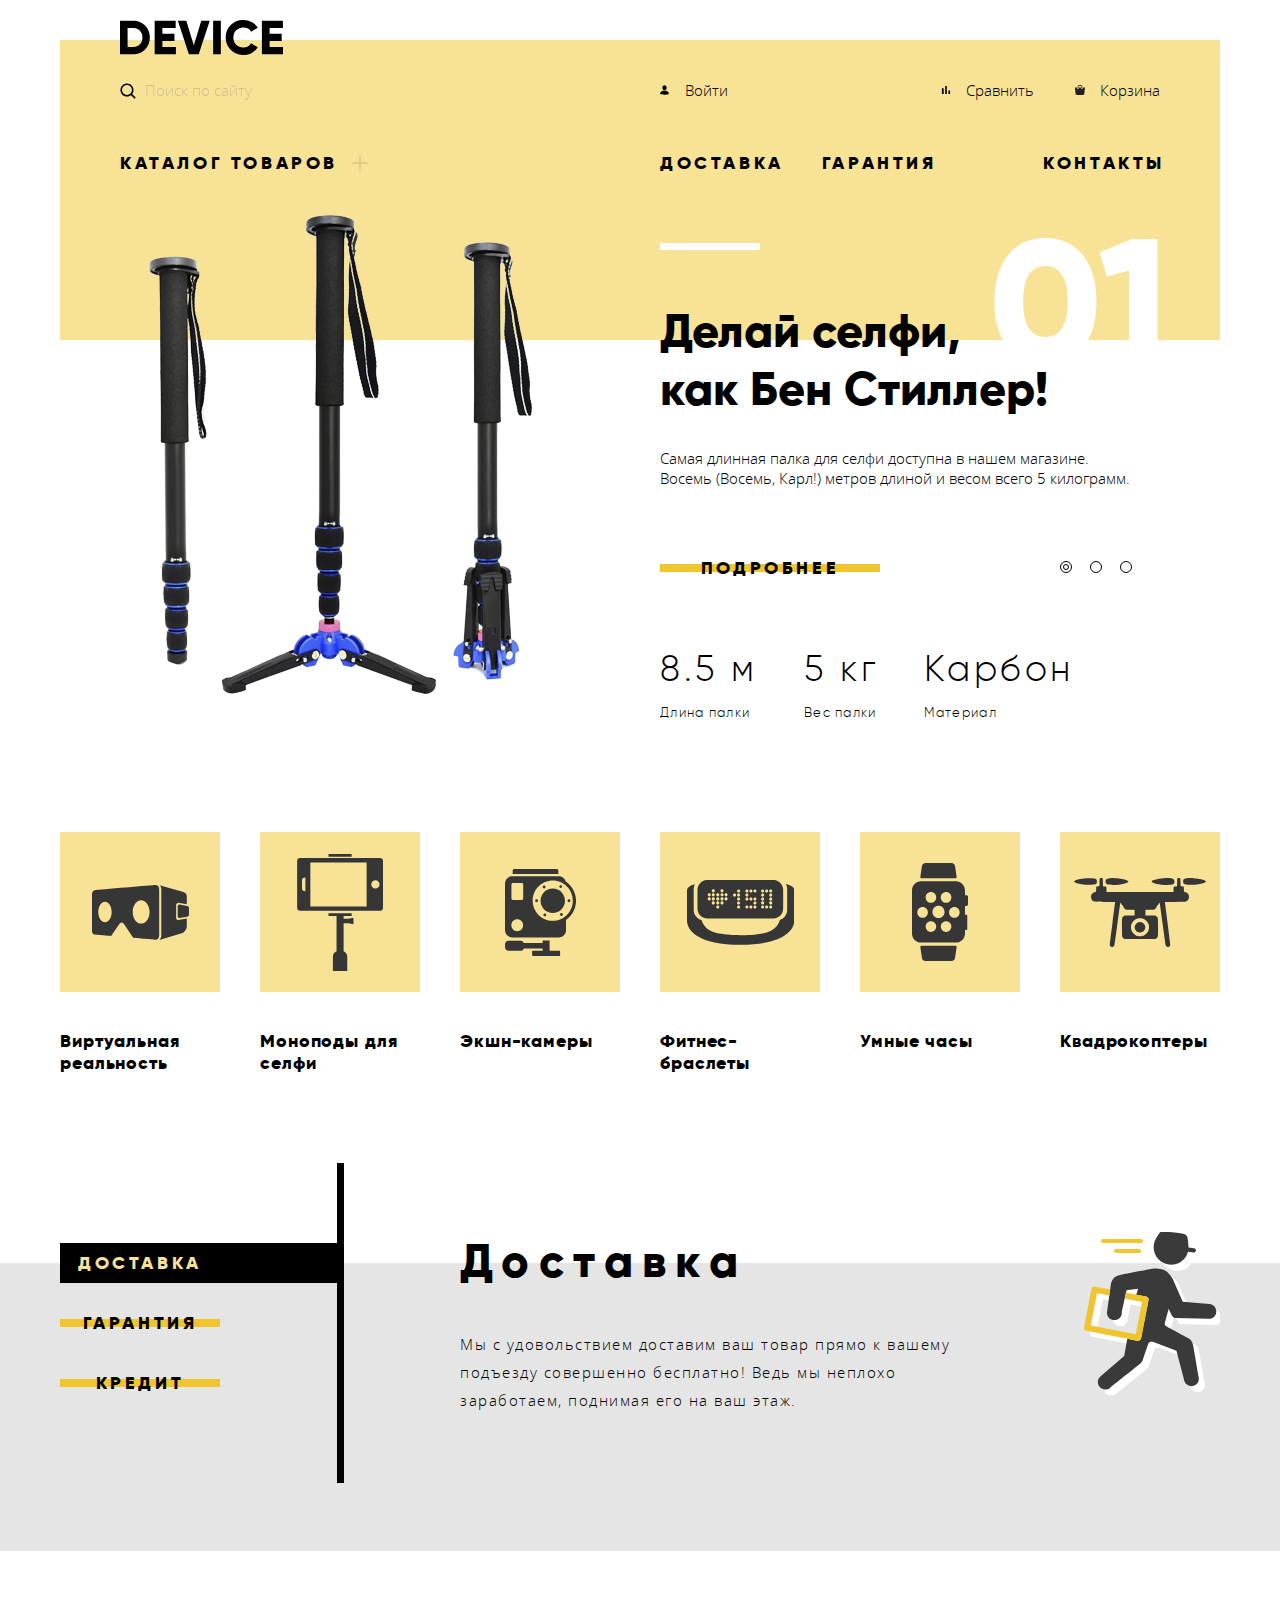
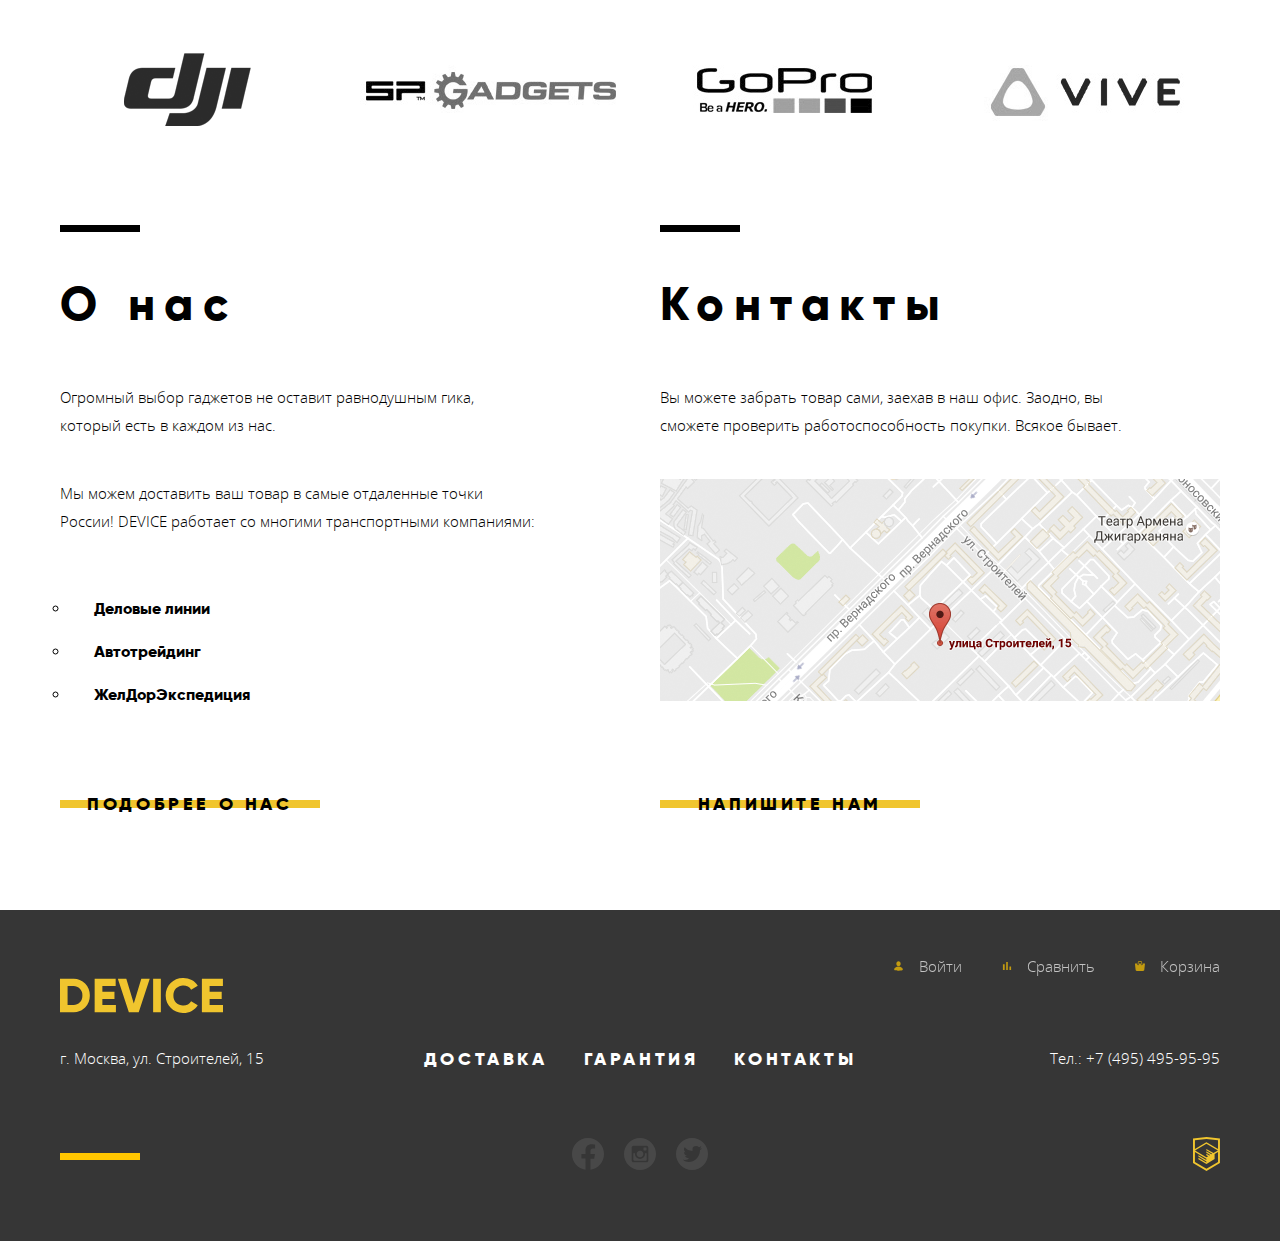
==== commit b11294cf: "all #3" ====
--- a/index.html
+++ b/index.html
@@ -63,11 +63,10 @@
         <section class="slider">
           <h2 class="visually-hidden">Специальные предложения - слайдер 1</h2>
           <div class="slider-image">
-            <img src="img/slider-1.png" alt="Selfie stick">
+            <img src="img/slider-1.png" width="384" heigth="486" alt="Палка для селфи">
           </div>
           <div class="slider-wrapper">
             <div class="slider-header">
-              <div class="rectangle-slider"></div> <!-- Rectangle 2 - в этом элементе будет выполнена заливка width: 100px; height: 7px; background: #FFFFFF;-->
               <span class="number-slider">01</span>
             </div>
             <h3>Делай селфи,<br> как Бен Стиллер!</h3>
@@ -75,9 +74,9 @@
             <div class="slider-control">
               <a class="button" href="#">Подробнее</a>
               <ul class="slider-navigation">
-              <li><img src="img/ellipse-current.svg" alt="Иконка навигации текущего слайда"></li>
-              <li><img src="img/ellipse-1.svg" alt="Иконка навигации следующего слайда"></li>
-              <li><img src="img/ellipse-1.svg" alt="Иконка навигации следующего слайда"></li>
+                <li><img src="img/ellipse-current.svg" alt="Иконка навигации текущего слайда"></li>
+                <li><img src="img/ellipse-1.svg" alt="Иконка навигации следующего слайда"></li>
+                <li><img src="img/ellipse-1.svg" alt="Иконка навигации следующего слайда"></li>
               </ul>
             </div>
             <dl class="definition-list">
@@ -102,7 +101,6 @@
           </div>
           <div class="slider-wrapper">
             <div class="slider-header">
-              <div class="rectangle-slider"></div>
               <span class="number-slider">02</span>
             </div>
             <h3>Худеем<br>правильно!</h3>
@@ -131,7 +129,6 @@
           </div>
           <div class="slider-wrapper">
             <div class="slider-header">
-              <div class="rectangle-slider"></div>
               <span class="number-slider">03</span>
             </div>
             <h3>Порхает как бабочка, жалит как пчела!</h3>
@@ -171,7 +168,7 @@
             </a>
           </li>
           <li>
-            <a lass="catalog-link-main" href="#">
+            <a class="catalog-link-main" href="#">
               <div class="catalog-image">
                 <svg aria-hidden="true" focusable="false" width="86" height="117" fill="none" xmlns="http://www.w3.org/2000/svg">
                   <path d="M82.821 4.011H3.33A3.188 3.188 0 00.142 7.199v46.413a3.187 3.187 0 003.188 3.189h79.492a3.188 3.188 0 003.189-3.189V7.199a3.189 3.189 0 00-3.19-3.188zM8.392 37.236h-.226a3.19 3.19 0 01-3.189-3.189v-7.283a3.188 3.188 0 013.189-3.188h.226v13.66zm61.231 15.172H13.341V8.402h56.282v44.006zM78.4 34.552a4.146 4.146 0 01-4.146-4.147 4.146 4.146 0 114.146 4.147zM54.654 0H31.497v2.758h23.157V0zM46.608 64.861v-2.973h8.046V59.13H31.498v2.758h8.045v35.246a6.068 6.068 0 00-3.635 5.559V117h14.335v-14.307a6.062 6.062 0 00-3.636-5.557v-27.99h4.796l5.05 1.213v-6.711l-5.05 1.213h-4.795z" fill="#363636"/>
@@ -200,7 +197,7 @@
             </a>
           </li>
           <li>
-            <a lass="catalog-link-main" href="#">
+            <a class="catalog-link-main" href="#">
             <div class="catalog-image">
               <svg aria-hidden="true" focusable="false" width="107" height="65" viewBox="0 0 107 65" fill="none" xmlns="http://www.w3.org/2000/svg">
                 <path d="M98.967 4.07397C99.719 5.51497 100.176 7.15398 100.176 8.89197V29.994C100.176 34.61 97.084 38.521 92.93 39.894C91.605 43.881 89.152 47.748 84.879 50.326C76.203 55.557 53.755 55.163 53.681 55.163C53.603 55.163 31.168 55.558 22.492 50.326C18.276 47.781 15.784 43.979 14.45 40.047C10.032 38.838 6.694 34.796 6.694 29.994V8.89297C6.694 7.20497 7.121 5.61097 7.833 4.19997C4.17 5.10897 0 6.91797 0 10.434C0 16.677 0 36.121 0 40.417C0 50.668 11.839 64.85 53.657 64.85C95.477 64.85 107.314 50.668 107.314 40.417C107.314 36.121 107.314 16.677 107.314 10.434C107.313 6.74997 102.738 4.93997 98.967 4.07397Z" fill="#363636"/>
@@ -211,7 +208,7 @@
             </a>
           </li>
           <li>
-            <a lass="catalog-link-main" href="#">
+            <a class="catalog-link-main" href="#">
               <div class="catalog-image">
                 <svg aria-hidden="true" focusable="false" width="56" height="98" viewBox="0 0 56 98" fill="none" xmlns="http://www.w3.org/2000/svg">
                   <path d="M54.494 32.197H52.979V27.557C52.979 22.505 48.892 18.371 43.897 18.371H9.082C4.086 18.372 0 22.505 0 27.557V70.425C0 75.477 4.087 79.61 9.083 79.61H43.898C48.893 79.61 52.98 75.477 52.98 70.425V67.01H54.495C54.91 67.01 55.252 66.666 55.252 66.246V52.467C55.252 52.046 54.91 51.701 54.495 51.701H52.98V42.913H54.495C55.327 42.913 56.009 42.225 56.009 41.382V33.728C56.008 32.886 55.326 32.197 54.494 32.197ZM34.082 29.088C37.008 29.088 39.381 31.486 39.381 34.446C39.381 37.406 37.008 39.804 34.082 39.804C31.156 39.804 28.784 37.406 28.784 34.446C28.784 31.486 31.156 29.088 34.082 29.088ZM18.945 29.088C21.87 29.088 24.243 31.486 24.243 34.446C24.243 37.406 21.87 39.804 18.945 39.804C16.019 39.804 13.647 37.406 13.647 34.446C13.647 31.486 16.019 29.088 18.945 29.088ZM5.297 49.397C5.297 46.438 7.668 44.039 10.595 44.039C13.521 44.039 15.893 46.438 15.893 49.397C15.893 52.356 13.52 54.755 10.595 54.755C7.668 54.756 5.297 52.356 5.297 49.397ZM18.945 68.894C16.019 68.894 13.647 66.496 13.647 63.536C13.647 60.576 16.019 58.178 18.945 58.178C21.87 58.178 24.243 60.576 24.243 63.536C24.243 66.496 21.87 68.894 18.945 68.894ZM20.435 48.991C20.435 45.609 23.146 42.867 26.49 42.867C29.834 42.867 32.545 45.609 32.545 48.991C32.545 52.373 29.834 55.115 26.49 55.115C23.146 55.114 20.435 52.373 20.435 48.991ZM34.082 68.894C31.156 68.894 28.784 66.496 28.784 63.536C28.784 60.576 31.156 58.178 34.082 58.178C37.008 58.178 39.381 60.576 39.381 63.536C39.381 66.496 37.008 68.894 34.082 68.894ZM42.384 54.756C39.457 54.756 37.086 52.357 37.086 49.398C37.086 46.439 39.457 44.04 42.384 44.04C45.31 44.04 47.682 46.439 47.682 49.398C47.682 52.356 45.31 54.756 42.384 54.756Z" fill="#363636"/>
@@ -223,7 +220,7 @@
             </a>
           </li>
           <li>
-            <a lass="catalog-link-main" href="#">
+            <a class="catalog-link-main" href="#">
               <div class="catalog-image">
                 <svg aria-hidden="true" focusable="false" width="132" height="69" viewBox="0 0 132 69" fill="none" xmlns="http://www.w3.org/2000/svg">
                   <path d="M12.0523 0.257888C6.50738 0.745188 1.83838 1.8507 0.575275 2.9303C-0.147425 3.5465 -0.147425 3.5465 0.342875 4.0865C0.987375 4.8062 4.05628 5.73148 7.59048 6.32278C11.5885 6.99078 20.1003 7.0162 21.3136 6.3741C22.5255 5.7061 22.9376 4.96045 22.9376 3.39265C22.9376 1.77395 22.3185 0.976664 20.7198 0.540164C19.274 0.154263 14.9415 -1.19209e-05 12.0523 0.257888Z" fill="#363636"/>
@@ -243,9 +240,9 @@
         <div class="service-wrapper container">
           <h2 class="visually-hidden">Сервисы</h2>
             <ul class="services-list">
-              <li class="services-item current"><button class="button curent" href="#">Доставка</button></li>
-              <li class="services-item"><button class="button" href="#">Гарантия</button></li>
-              <li class="services-item"><button class="button" href="#">Кредит</button></li>
+              <li class="services-item current"><button class="button current">Доставка</button></li>
+              <li class="services-item"><button class="button">Гарантия</button></li>
+              <li class="services-item"><button class="button">Кредит</button></li>
             </ul>
           <div class="services-content">
             <div class="services-text">
@@ -287,9 +284,9 @@
       </section>
       <div class="index-columns container">
         <section class="about">
-          <h2 class="about-head">О нас</h2>
-          <p class="paragraph-1">Огромный выбор гаджетов не оставит равнодушным гика, который есть в каждом из нас.</p>
-          <p class="paragraph-2">Мы можем доставить ваш товар в самые отдаленные точки России! DEVICE работает со многими транспортными компаниями:</p>
+          <h2>О нас</h2>
+          <p>Огромный выбор гаджетов не оставит равнодушным гика, который есть в каждом из нас.</p>
+          <p>Мы можем доставить ваш товар в самые отдаленные точки России! DEVICE работает со многими транспортными компаниями:</p>
           <ul class="about-list">
             <li>Деловые линии</li>
             <li>Автотрейдинг</li>
@@ -298,8 +295,8 @@
           <a class="button" href="#">Подобрее о нас</a>
         </section>
         <section class="contacts">
-          <h2 class="about-head">Контакты</h2>
-          <p class="paragraph-1">Вы можете забрать товар сами, заехав в наш офис. Заодно, вы сможете проверить работоспособность покупки. Всякое бывает. </p>
+          <h2>Контакты</h2>
+          <p>Вы можете забрать товар сами, заехав в наш офис. Заодно, вы сможете проверить работоспособность покупки. Всякое бывает. </p>
           <a class="map" href="#"><img src="img/map.png" width="560" height="222" alt="Карта"></a>
           <a class="button" href="#">Напишите нам</a>
         </section>
--- a/css/main.css
+++ b/css/main.css
@@ -43,7 +43,7 @@
 
 @font-face {
   font-family: "Gilroy";
-  font-weight: 800;
+  font-weight: 700;
   font-style: normal;
   src:
       url("../fonts/gilroyextrabold.woff2") format("woff2"),
@@ -72,14 +72,12 @@
   background-color: var(--basic-white);
 }
 
-/*  СТИЛИЗАЦИЯ ВСЕХ ОДНОТИПНЫХ ССЫЛОК */
-
 .button {
   position: relative;
   border: none;
   font-family: "Gilroy", Arial, sans-serif;
   font-style: normal;
-  font-weight: 800;
+  font-weight: 700;
   font-size: 18px;
   line-height: 22px;
   letter-spacing: 0.2em;
@@ -88,6 +86,10 @@
   background-color: transparent;
   z-index: 1;
   cursor: pointer;
+  height: 40px;
+  display: flex;
+  align-items: center;
+  justify-content: center;
 }
 
 .button::before {
@@ -104,7 +106,13 @@
   z-index: -1;
 }
 
-/*  СТИЛИЗАЦИЯ ВСЕХ ЗАГОЛОВКОВ  */
+.button:not(.current):hover {
+  background-color: var(--special-yellow-dark);
+}
+
+.button:active {
+ color: rgba(0, 0, 0, 0.3)
+}
 
 .page-body h3, h2 {
   font-family: "Gilroy", Arial, sans-serif;
@@ -114,8 +122,6 @@
   line-height: 58px;
   color: var(--basic-black);
 }
-
-/*  СКРЫТИЕ ЭЛЕМЕНТА */
 
 .visually-hidden {
   position: absolute;
@@ -230,8 +236,6 @@
   opacity: 1;
   border-color: var(--basic-black);
 }
-
-/*  что-бы появлялась скрытая кнопка в форме поиска которая по умолчанию скрыта, но ломается навигация с клавиатуры на всем сайте */
 
 .search:focus > .search-button {
   visibility: visible;
@@ -257,7 +261,6 @@
 .search-button:hover {
   color: var(--basic-white);
   background-color: var(--basic-black);
-
 }
 
 .search-button:active {
@@ -436,8 +439,19 @@
 
 .slider-header {
   display: flex;
-  justify-content: space-between;
+  justify-content: flex-end;
   margin-bottom: -110px;
+  position: relative;
+}
+
+.slider-header::before {
+  content: "";
+  width: 100px;
+  height: 7px;
+  background-color: var(--basic-white);
+  position: absolute;
+  top: 50px;
+  left: 0;
 }
 
 .slider-image {
@@ -468,7 +482,7 @@
   font-size: 179px;
   line-height: 219px;
   float: right;
-  margin-right: 50px; /* отступ на макете 60px, из-за особенностей шрифта сделал 50px */
+  margin-right: 50px;
   text-transform: uppercase;
   color: var(--basic-white);
 }
@@ -480,7 +494,7 @@
   grid-template-columns: auto;
   grid-template-rows: min-content min-content;
   justify-content: flex-start;
-  column-gap: 46px; /* в разных слайдах есть разное кол-во элементо в списке опредление, и, разные расстояния между ними, почему-то */
+  column-gap: 46px;
   margin-top: 60px;
   letter-spacing: 0.1em;
 }
@@ -690,6 +704,10 @@
   background-color: var(--basic-black);
 }
 
+.current .button::before {
+  display: none;
+}
+
 .services-list::before {
   position: absolute;
   content: "";
@@ -757,11 +775,11 @@
 
 /* ИНФОРМАЦИОННЫЕ БЛОКИ */
 
-.index-columns p, h2 {
-  margin: 0;
-  padding: 0;
-}
-.index-columns .about-head {
+.index-columns h2 {
+  margin: 0;
+  padding: 0;
+  margin-bottom: 50px;
+  margin-top: 50px;
   letter-spacing: 0.2em;
 }
 
@@ -775,9 +793,17 @@
 .index-columns .button {
   width: 260px;
   text-align: center;
-}
-
-.about-head::before {
+  margin-top: auto;
+}
+
+.index-columns p {
+  margin: 0;
+  padding: 0;
+  margin-bottom: 40px;
+  max-width: 475px;
+}
+
+.index-columns h2::before {
   width: 80px;
   height: 7px;
   background-color: var(--basic-black);
@@ -806,13 +832,13 @@
   margin: 0;
   font-family: "Gilroy", Arial, sans-serif;
   font-style: normal;
-  font-weight: 800;
+  font-weight: 700;
   font-size: 16px;
   line-height: 28px;
   color: var(--basic-black);
   background-color: transparent;
-  margin-top: 60px;
-  margin-bottom: 84px;
+  margin-top: 20px;
+  margin-bottom: 75px;
   padding-left: 10px;
   list-style-type: circle;
 }
@@ -823,24 +849,6 @@
 
 .about-list li:not(:last-child) {
   margin-bottom: 15px;
-}
-
-.about .about-head {
-  margin-top: 60px;
-}
-
-.about .paragraph-1 {
-  margin-top: 40px;
-  max-width: 475px;
-}
-
-.about .paragraph-2 {
-  margin-top: 40px;
-  max-width: 475px;
-}
-
-.about .button {
-  margin-top: auto;
 }
 
 .contacts {
@@ -857,21 +865,8 @@
   position: relative;
 }
 
-.contacts .about-head {
-  margin-top: 60px;
-}
-
-.contacts .paragraph-1 {
-  margin-top: 40px;
-}
-
-.contacts .map {
-  margin-top: 40px;
-  margin-bottom: 84px;
-}
-
-.contacts .button {
-  margin-top: auto;
+.map {
+  margin-bottom: 75px;
 }
 
 /************************************/
@@ -1027,7 +1022,7 @@
   list-style: none;
   font-family: "Gilroy", Arial, sans-serif;
   font-style: normal;
-  font-weight: 800;
+  font-weight: 700;
   font-size: 18px;
   line-height: 22px;
   letter-spacing: 0.2em;
@@ -1073,16 +1068,14 @@
   min-height: 186px;
 }
 
-.page-catalog {}
-
 .page-catalog h1 {
   margin: 0;
   padding: 0;
   margin-top: 44px;
   margin-left: 60px;
-  font-family: Gilroy;
-  font-style: normal;
-  font-weight: 800;
+  font-family: "Gilroy", Arial, sans-serif;
+  font-style: normal;
+  font-weight: 700;
   font-size: 47px;
   line-height: 58px;
 }
@@ -1214,6 +1207,7 @@
   border: none;
   width: 10px;
   width: 10px;
+
 }
 
 .sort-button-item button::before {
@@ -1227,7 +1221,7 @@
   width: 10px;
   height: 10px;
   cursor: pointer;
-  background-image: url(../img/button-sort.svg);
+  background-image: url("../img/button-sort.svg");
 }
 
 .sort-button-item:first-child button::before  { transform: rotate(180deg); }
@@ -1295,9 +1289,9 @@
 }
 
 .product-image.new::before {
-  font-family: Gilroy;
-  font-style: normal;
-  font-weight: 800;
+  font-family: "Gilroy", Arial, sans-serif;
+  font-style: normal;
+  font-weight: 700;
   font-size: 12px;
   color: var(--basic-black);
   text-transform: uppercase;
@@ -1344,12 +1338,11 @@
   color: var(--basic-black);
 }
 
-.product-image:hover {
+.product-image:hover img {
   opacity: 0.7;
-
-}
-
-.product-image:hover .product-menu{
+}
+
+.product-image:hover .product-menu {
   visibility: visible;
 }
 
@@ -1360,7 +1353,6 @@
   align-items: center;
   position: absolute;
   top: 50%;
-  bottom: 0;
   left: 0;
   right: 0;
 }
@@ -1372,18 +1364,27 @@
 
 .compare-add {
   margin-top: 22px;
-  font-family: Open Sans;
+  font-family: "Open Sans", Arial, sans-serif;
   font-style: normal;
   font-weight: 300;
   font-size: 13px;
   line-height: 18px;
   letter-spacing: 0.1em;
+  opacity: 0.3;
+}
+
+.compare-add:hover {
+  opacity: 1.0;
+}
+
+.compare-add:active {
+  opacity: 0.2;
 }
 
 .pagination {
   font-family: "Gilroy", Arial, sans-serif;
   font-style: normal;
-  font-weight: 800;
+  font-weight: 700;
   font-size: 16px;
   line-height: 20px;
   letter-spacing: 0.1em;
@@ -1448,7 +1449,6 @@
   min-height: 100%;
   display: grid;
   grid-template-rows: min-content 1fr min-content;
-  /*  шапка занимает высоту по своему контенту, как и подвал, а контентная часть занимает всё возможное пространство. */
   align-content: start;
   margin-top: 40px;
 }
@@ -1461,7 +1461,7 @@
   margin: 0;
   padding: 0;
   border: none;
-  font-family: Gilroy;
+  font-family: "Gilroy", Arial, sans-serif;
   font-style: normal;
   font-weight: 700;
   font-size: 14px;
@@ -1498,18 +1498,13 @@
   border-radius: 5px;
 }
 
-.range-controls .scale {
-  height: 2px;
-  background: #d7dcde;
-}
-
-.range-controls .bar {
+.bar {
   width: 70%;
   height: 2px;
   background: #91C92F;
 }
 
-.range-controls .toggle {
+.toggle {
   position: absolute;
   top: 0;
   left: 0;
@@ -1523,19 +1518,24 @@
   cursor: pointer;
 }
 
-.range-controls .toggle-min {
+.toggle-min {
   left: 0;
 }
 
-.range-controls .toggle-max {
+.toggle-max {
   left: 160px;
+}
+
+.scale {
+  height: 2px;
+  background: #d7dcde;
 }
 
 .toogle-min-count,
 .toogle-max-count {
   position: relative;
   margin-top: 20px;
-  font-family: Gilroy;
+  font-family: "Gilroy", Arial, sans-serif;
   font-style: normal;
   font-weight: 300;
   font-size: 14px;
@@ -1544,6 +1544,7 @@
 
 .toogle-counts {
   display: flex;
+  text-transform: lowercase;
 }
 
 .option {
@@ -1558,7 +1559,7 @@
 .check {
   padding-left: 42px;
   word-break: break-all;
-  font-family: Open Sans;
+  font-family: "Open Sans", Arial, sans-serif;
   font-style: normal;
   font-weight: 300;
   font-size: 14px;
@@ -1582,7 +1583,7 @@
 /* выбранный */
 
 .check-input:checked + .check-box {
-  background-image: url(../img/check.svg);
+  background-image: url("../img/check.svg");
   background-repeat: no-repeat;
   background-position: center;
 }
@@ -1664,9 +1665,9 @@
   box-shadow: 0px 10px 16px rgba(0, 0, 0, 0.15);
   display: flex;
   flex-direction: column;
-  font-family: Gilroy;
-  font-style: normal;
-  font-weight: 800;
+  font-family: "Gilroy", Arial, sans-serif;
+  font-style: normal;
+  font-weight: 700;
   font-size: 18px;
   line-height: 22px;
 }
@@ -1695,7 +1696,7 @@
 .modal-form-name input,
 .modal-form-email input,
 .modal-form-text textarea {
-  font-family: Open Sans;
+  font-family: "Open Sans", Arial, sans-serif;
   font-style: normal;
   font-weight: normal;
   font-size: 14px;
@@ -1720,7 +1721,7 @@
 .modal-form-text textarea:active {
   background-color: transparent;
   outline: none;
-  border: 2px solid #F7E296;
+  border: 2px solid var(--special-yellow-light);
 }
 
 .modal-form-name input:focus,
@@ -1728,7 +1729,7 @@
 .modal-form-text textarea:focus{
   background-color: transparent;
   outline: none;
-  border: 2px solid #F7E296;
+  border: 2px solid var(--special-yellow-light);
 }
 
 .modal-form-name input,
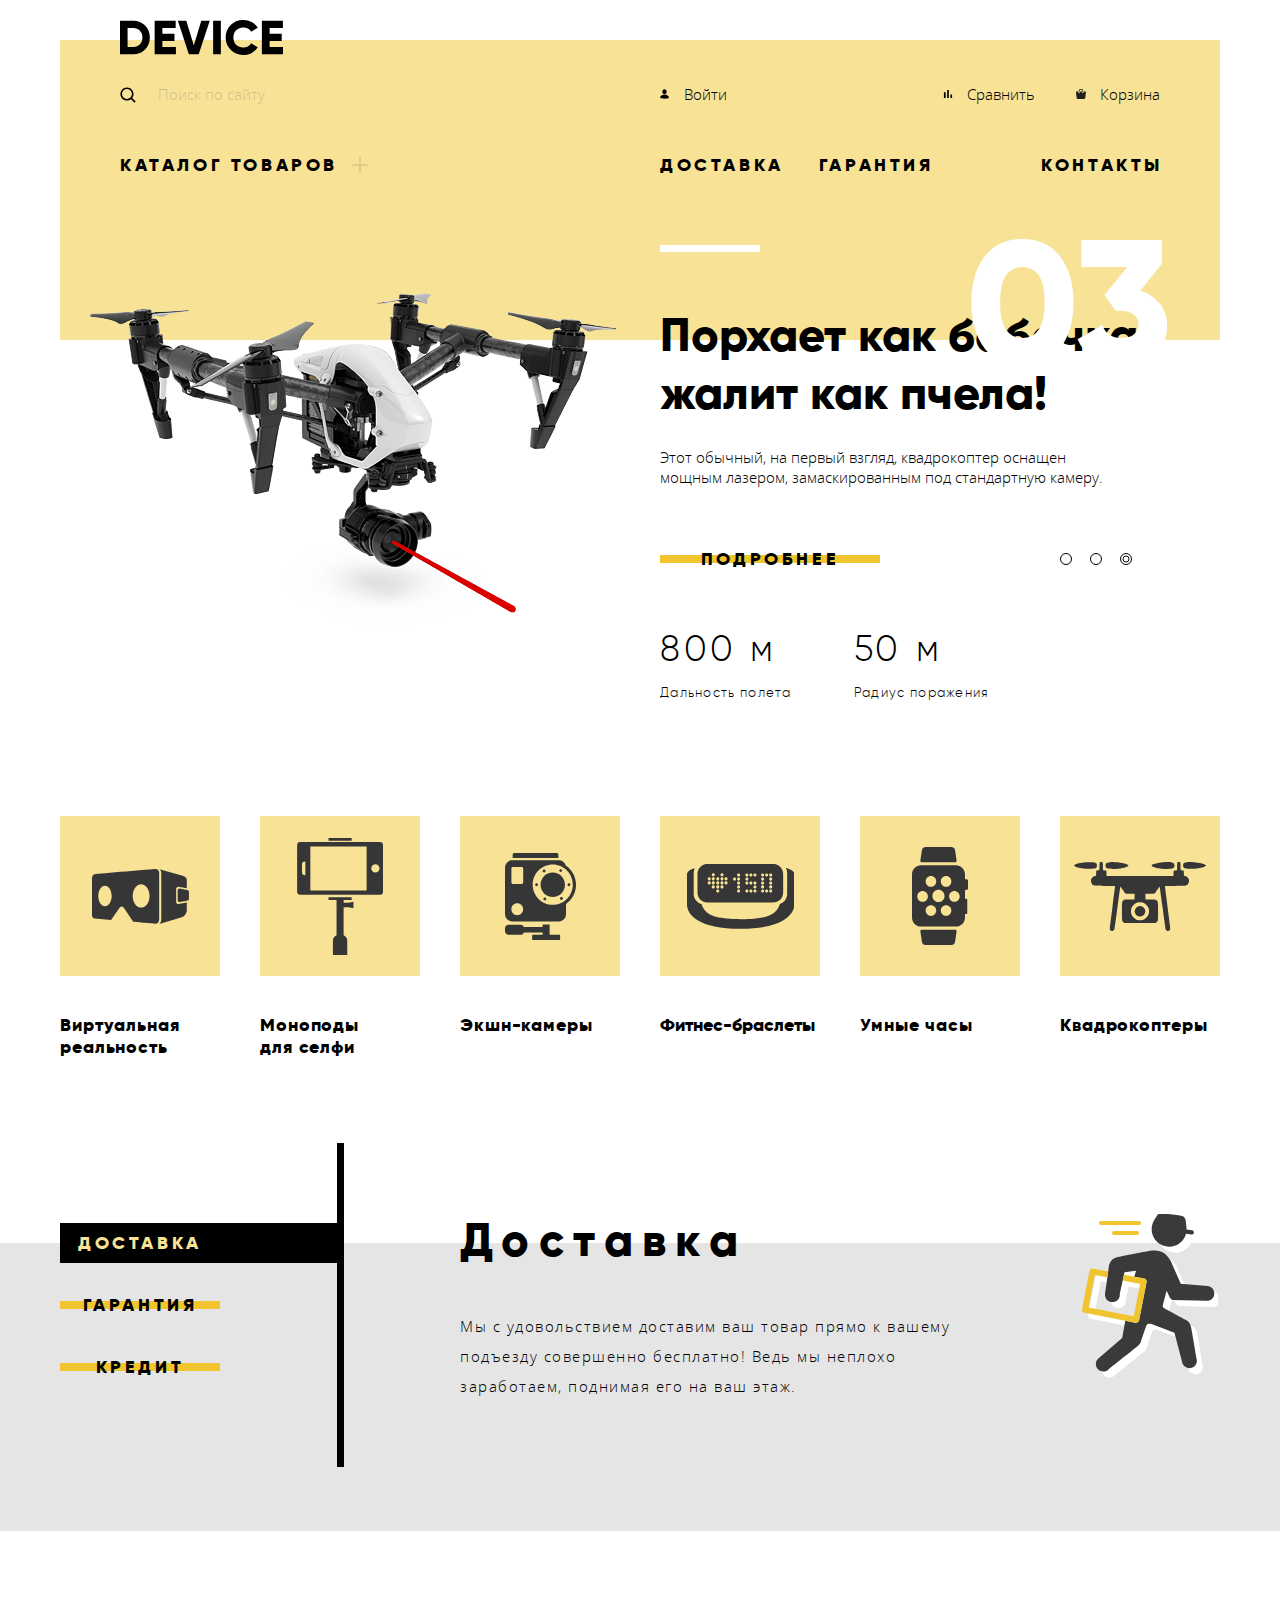
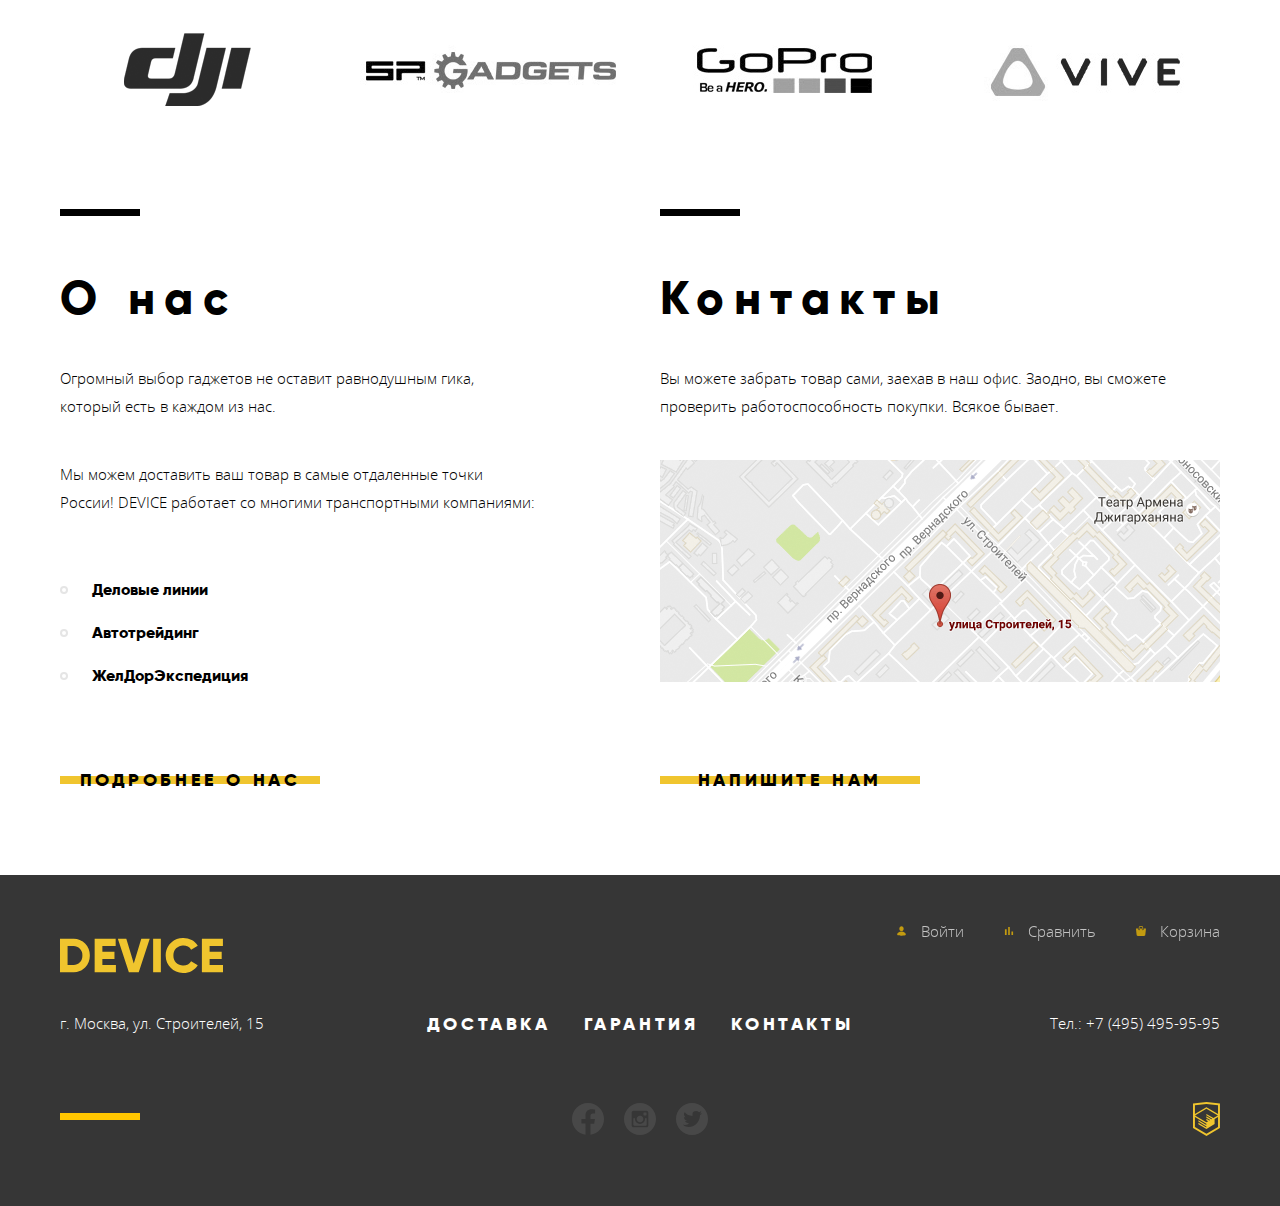
==== commit 27a4de9e: "decorative elements" ====
--- a/index.html
+++ b/index.html
@@ -13,13 +13,13 @@
   </head>
 	<body class="page-body">
     <header class="container main-header">
-      <a class="header-logo" href="index.html">
+      <a class="header-logo">
         <img src="img/icon-logo.svg" width="163" height="35" alt="Логотип магазина">
       </a>
       <div class="header-top">
-        <form class="header-form" action="#" method="post">
+        <form class="header-form" action="https://echo.htmlacademy.ru/" method="post">
           <label class="search-lebel visually-hidden" for="search">Поиск по сайту</label>
-          <input class="search" type="search" id="search" tabindex="0" placeholder="Поиск по сайту">
+          <input class="search" name="search-input" type="search" id="search" tabindex="0" placeholder="Поиск по сайту">
           <button class="search-button" type="submit">Найти</button>
         </form>
         <ul class="user-navigation">
@@ -56,106 +56,94 @@
 
     <main class="main-page">
       <h1 class="visually-hidden">Магизин девайсов</h1>
-
-      <!-- СЛАЙДЕРЫ | ПЕРВЫЙ СЛАЙД -->
-
-      <div class="sliders container">
-        <section class="slider">
-          <h2 class="visually-hidden">Специальные предложения - слайдер 1</h2>
-          <div class="slider-image">
-            <img src="img/slider-1.png" width="384" heigth="486" alt="Палка для селфи">
-          </div>
-          <div class="slider-wrapper">
-            <div class="slider-header">
+      <section class="sliders container">
+        <h2 class="visually-hidden">Популярные товары</h2>
+        <ul class="sliders-list">
+          <li class="slider-item">
+            <h3 class="visually-hidden">Популярные товары - слайдер 1</h3>
+            <div class="slider-wrapper-image">
+              <img class="selfie-stick" src="img/slider-1.png" width="384" heigth="486" alt="Палка для селфи">
+            </div>
+            <div class="slider-wrapper">
               <span class="number-slider">01</span>
-            </div>
-            <h3>Делай селфи,<br> как Бен Стиллер!</h3>
-            <p>Самая длинная палка для селфи доступна в нашем магазине. <br> Восемь (Восемь, Карл!) метров длиной и весом всего 5 килограмм.</p>
-            <div class="slider-control">
-              <a class="button" href="#">Подробнее</a>
-              <ul class="slider-navigation">
-                <li><img src="img/ellipse-current.svg" alt="Иконка навигации текущего слайда"></li>
-                <li><img src="img/ellipse-1.svg" alt="Иконка навигации следующего слайда"></li>
-                <li><img src="img/ellipse-1.svg" alt="Иконка навигации следующего слайда"></li>
-              </ul>
-            </div>
-            <dl class="definition-list">
-              <dt>Длина палки</dt>
-              <dd>8.5 м</dd>
-
-              <dt>Вес палки</dt>
-              <dd>5 кг</dd>
-
-              <dt>Материал</dt>
-              <dd>Карбон</dd>
-            </dl>
-          </div>
-        </section>
-
-        <!-- СЛАЙДЕРЫ | ВТОРОЙ СЛАЙД -->
-
-        <section class="visually-hidden">
-          <h2 class="visually-hidden">Специальные предложения - слайдер 2</h2>
-          <div class="slider-image">
-            <img src="img/slider-2.png" alt="Fitness bracelet">
-          </div>
-          <div class="slider-wrapper">
-            <div class="slider-header">
+              <h3>Делай селфи,<br> как Бен Стиллер!</h3>
+              <p>Самая длинная палка для селфи доступна в нашем магазине.<br> Восемь (Восемь, Карл!) метров длиной и весом всего 5 килограмм.</p>
+              <div class="slider-control">
+                <a class="button" href="#">Подробнее</a>
+                <ul class="slider-navigation">
+                  <li><button class="slider-button-active" aria-label="Текущий слайдер - 1 из 3"></button></li>
+                  <li><button aria-label="Слайдер - 2 из 3"></button></li>
+                  <li><button aria-label="Слайдер - 3 из 3"></button></li>
+                </ul>
+              </div>
+              <dl class="definition-list">
+                <dt>Длина палки</dt>
+                <dd>8.5 м</dd>
+
+                <dt>Вес палки</dt>
+                <dd>5 кг</dd>
+
+                <dt>Материал</dt>
+                <dd>Карбон</dd>
+              </dl>
+            </div>
+          </li>
+          <li class="slider-item">
+            <h3 class="visually-hidden">Популярные товары - слайдер 2</h3>
+            <div class="slider-wrapper-image">
+              <img class="fitness-bracelet" src="img/slider-2.png" width="345" height="485" alt="Фитнес-браслет">
+            </div>
+            <div class="slider-wrapper">
               <span class="number-slider">02</span>
-            </div>
-            <h3>Худеем<br>правильно!</h3>
-            <p>Мотивирующие фитнес-браслеты помогут найти в себе силы<br> не пропускать занятия и соблюдать диету.</p>
-            <div class="slider-control">
-              <a class="button" href="#">Подробнее</a>
-              <ul class="slider-navigation">
-                <li><img src="img/ellipse-1.svg" alt="Иконка навигации следующего слайда"></li>
-                <li><img src="img/ellipse-current.svg" alt="Иконка навигации текущего слайда"></li>
-                <li><img src="img/ellipse-1.svg" alt="Иконка навигации следующего слайда"></li>
-              </ul>
-            </div>
-            <dl class="definition-list">
-              <dt>Без подзарядки</dt>
-              <dd>48 часов</dd>
-            </dl>
-          </div>
-        </section>
-
-        <!-- СЛАЙДЕРЫ | ТРЕТИЙ СЛАЙД -->
-
-        <section class="visually-hidden">
-          <h2 class="visually-hidden">Специальные предложения - слайдер 3</h2>
-          <div class="slider-image">
-            <img src="img/slider-3.png" alt="Selfie stick">
-          </div>
-          <div class="slider-wrapper">
-            <div class="slider-header">
+              <h3>Худеем<br>правильно!</h3>
+              <p>Мотивирующие фитнес-браслеты помогут найти в себе силы<br>не пропускать занятия и соблюдать диету.</p>
+              <div class="slider-control">
+                <a class="button" href="#">Подробнее</a>
+                <ul class="slider-navigation">
+                  <li><button aria-label="Текущий слайдер - 1 из 3"></button></li>
+                  <li><button class="slider-button-active" aria-label="Слайдер - 2 из 3"></button></li>
+                  <li><button aria-label="Слайдер - 3 из 3"></button></li>
+                </ul>
+              </div>
+              <dl class="definition-list">
+                <dt>Без подзарядки</dt>
+                <dd>48 часов</dd>
+              </dl>
+            </div>
+          </li>
+          <li class="slider-item current-slider">
+            <h3 class="visually-hidden">Популярные товары - слайдер 3</h3>
+            <div class="slider-wrapper-image">
+              <img class="quadcopter" src="img/slider-3.png" width="526" height="334" alt="Квадрокоптер">
+            </div>
+            <div class="slider-wrapper">
               <span class="number-slider">03</span>
-            </div>
-            <h3>Порхает как бабочка, жалит как пчела!</h3>
-            <p>Этот обычный, на первый взгляд, квадрокоптер оснащен<br> мощным лазером, замаскированным под стандартную камеру.</p>
-            <div class="slider-control">
-              <a class="button" href="#">Подробнее</a>
-              <ul class="slider-navigation">
-                <li><img src="img/ellipse-1.svg" alt="Иконка навигации следующего слайда"></li>
-                <li><img src="img/ellipse-1.svg" alt="Иконка навигации следующего слайда"></li>
-                <li><img src="img/ellipse-current.svg" alt="Иконка навигации текущего слайда"></li>
-              </ul>
-            </div>
-            <dl class="definition-list">
-              <dt>Дальность полета</dt>
-              <dd>800 м</dd>
-
-              <dt>Радиус поражения</dt>
-              <dd>50 м</dd>
-            </dl>
-          </div>
-        </section>
-      </div>
+              <h3>Порхает как бабочка, жалит как пчела!</h3>
+              <p>Этот обычный, на первый взгляд, квадрокоптер оснащен<br> мощным лазером, замаскированным под стандартную камеру.</p>
+              <div class="slider-control">
+                <a class="button" href="#">Подробнее</a>
+                <ul class="slider-navigation">
+                  <li><button aria-label="Текущий слайдер - 1 из 3"></button></li>
+                  <li><button aria-label="Слайдер - 2 из 3"></button></li>
+                  <li><button class="slider-button-active" aria-label="Слайдер - 3 из 3"></button></li>
+                </ul>
+              </div>
+              <dl class="definition-list">
+                <dt>Дальность полета</dt>
+                <dd>800 м</dd>
+
+                <dt>Радиус поражения</dt>
+                <dd>50 м</dd>
+              </dl>
+            </div>
+          </li>
+        </ul>
+      </section>
 
       <section class="catalog container">
         <h2 class="visually-hidden">Каталог товаров</h2>
         <ul class="catalog-list">
-          <li>
+          <li class="catalog-item">
             <a class="catalog-link-main" href="#">
               <div class="catalog-image">
                 <svg aria-hidden="true" focusable="false" width="97" height="55" viewBox="0 0 97 55" fill="none" xmlns="http://www.w3.org/2000/svg">
@@ -167,17 +155,17 @@
               <span>Виртуальная реальность</span>
             </a>
           </li>
-          <li>
+          <li class="catalog-item">
             <a class="catalog-link-main" href="#">
               <div class="catalog-image">
                 <svg aria-hidden="true" focusable="false" width="86" height="117" fill="none" xmlns="http://www.w3.org/2000/svg">
                   <path d="M82.821 4.011H3.33A3.188 3.188 0 00.142 7.199v46.413a3.187 3.187 0 003.188 3.189h79.492a3.188 3.188 0 003.189-3.189V7.199a3.189 3.189 0 00-3.19-3.188zM8.392 37.236h-.226a3.19 3.19 0 01-3.189-3.189v-7.283a3.188 3.188 0 013.189-3.188h.226v13.66zm61.231 15.172H13.341V8.402h56.282v44.006zM78.4 34.552a4.146 4.146 0 01-4.146-4.147 4.146 4.146 0 114.146 4.147zM54.654 0H31.497v2.758h23.157V0zM46.608 64.861v-2.973h8.046V59.13H31.498v2.758h8.045v35.246a6.068 6.068 0 00-3.635 5.559V117h14.335v-14.307a6.062 6.062 0 00-3.636-5.557v-27.99h4.796l5.05 1.213v-6.711l-5.05 1.213h-4.795z" fill="#363636"/>
                 </svg>
               </div>
-              <span>Моноподы для селфи</span>
-            </a>
-          </li>
-          <li>
+              <span>Моноподы для&nbsp;селфи</span>
+            </a>
+          </li>
+          <li class="catalog-item">
             <a class="catalog-link-main" href="#">
               <div class="catalog-image">
                 <svg aria-hidden="true" focusable="false" width="71" height="87" viewBox="0 0 71 87" fill="none" xmlns="http://www.w3.org/2000/svg">
@@ -196,7 +184,7 @@
               <span>Экшн-камеры</span>
             </a>
           </li>
-          <li>
+          <li class="catalog-item">
             <a class="catalog-link-main" href="#">
             <div class="catalog-image">
               <svg aria-hidden="true" focusable="false" width="107" height="65" viewBox="0 0 107 65" fill="none" xmlns="http://www.w3.org/2000/svg">
@@ -207,7 +195,7 @@
             <span>Фитнес-браслеты</span>
             </a>
           </li>
-          <li>
+          <li class="catalog-item">
             <a class="catalog-link-main" href="#">
               <div class="catalog-image">
                 <svg aria-hidden="true" focusable="false" width="56" height="98" viewBox="0 0 56 98" fill="none" xmlns="http://www.w3.org/2000/svg">
@@ -219,7 +207,7 @@
               <span>Умные часы</span>
             </a>
           </li>
-          <li>
+          <li class="catalog-item">
             <a class="catalog-link-main" href="#">
               <div class="catalog-image">
                 <svg aria-hidden="true" focusable="false" width="132" height="69" viewBox="0 0 132 69" fill="none" xmlns="http://www.w3.org/2000/svg">
@@ -240,35 +228,26 @@
         <div class="service-wrapper container">
           <h2 class="visually-hidden">Сервисы</h2>
             <ul class="services-list">
-              <li class="services-item current"><button class="button current">Доставка</button></li>
-              <li class="services-item"><button class="button">Гарантия</button></li>
-              <li class="services-item"><button class="button">Кредит</button></li>
+              <li tabindex="0" class="services-item current-item"><a class="button">Доставка</a></li>
+              <li tabindex="0" class="services-item"><a class="button">Гарантия</a></li>
+              <li tabindex="0" class="services-item"><a class="button">Кредит</a></li>
             </ul>
-          <div class="services-content">
+          <div class="services-content services-delivery service-content-current">
             <div class="services-text">
               <h3 class="service-header">Доставка</h3>
-              <p> Мы с удовольствием доставим ваш товар прямо к вашему  подъезду совершенно бесплатно! Ведь мы неплохо  заработаем, поднимая его на ваш этаж.</p>
-            </div>
-            <div class="services-image">
-              <img src="img/delivery-logo.svg" widht="136" height="164" alt="Логотип доставки">
+              <p> Мы с удовольствием доставим ваш товар прямо к вашему<br>подъезду совершенно бесплатно! Ведь мы неплохо<br>заработаем, поднимая его на ваш этаж.</p>
             </div>
           </div>
-          <div class="visually-hidden">
+          <div class="services-content service-guarantee">
             <div class="services-text">
               <h3 class="service-header">Гарантия</h3>
-              <p>Если из-за возгорания купленного у нас товара у вас сгорит дом — не переживайте, мы выдадим вам новый. Товар, не дом, конечно же.</p>
-            </div>
-            <div class="service-image">
-              <img src="img/guarantee-logo.svg" alt="Логотип гарантии">
+              <p>Если из-за возгорания купленного у нас товара у вас сгорит дом — <br>не переживайте, мы выдадим вам новый.<br>Товар, не дом, конечно же.</p>
             </div>
           </div>
-          <div class="visually-hidden">
+          <div class="services-content service-credit">
             <div class="services-text">
               <h3 class="service-header">Кредит</h3>
-              <p>Залезть в долговую яму стало проще! Кредитные консультанты подберут для вас наиболее выгодные условия кредита. Выгодные для нашего банка, разумеется.</p>
-            </div>
-            <div class="service-image">
-              <img src="img/credit-logo.svg" alt="Логотип кредита">
+              <p>Залезть в долговую яму стало проще! Кредитные консультанты<br>подберут для вас наиболее выгодные<br>условия кредита. Выгодные для нашего банка, разумеется.</p>
             </div>
           </div>
         </div>
@@ -276,23 +255,23 @@
       <section class="brands container">
         <h2 class="visually-hidden">Производители</h2>
         <ul class="brands-list">
-          <li><img class="images-brands" src="img/dji-logo.png" alt="DJI"></li>
-          <li><img class="images-brands" src="img/sp-adgets-logo.png" alt="sp-adgets"></li>
-          <li><img class="images-brands" src="img/gopro-logo.png" alt="gopro"></li>
-          <li><img class="images-brands" src="img/vive-logo.png" alt="vive-logo"></li>
+          <li><a href="#"><img class="images-brands" src="img/dji-logo.png" alt="DJI"></a></li>
+          <li><a href="#"><img class="images-brands" src="img/sp-adgets-logo.png" alt="sp-adgets"></a></li>
+          <li><a href="#"><img class="images-brands" src="img/gopro-logo.png" alt="gopro"></a></li>
+          <li><a href="#"><img class="images-brands" src="img/vive-logo.png" alt="vive-logo"></a></li>
         </ul>
       </section>
       <div class="index-columns container">
         <section class="about">
           <h2>О нас</h2>
-          <p>Огромный выбор гаджетов не оставит равнодушным гика, который есть в каждом из нас.</p>
-          <p>Мы можем доставить ваш товар в самые отдаленные точки России! DEVICE работает со многими транспортными компаниями:</p>
+          <p>Огромный выбор гаджетов не оставит равнодушным гика,<br>который есть в каждом из нас.</p>
+          <p>Мы можем доставить ваш товар в самые отдаленные точки<br>России! DEVICE работает со многими транспортными компаниями:</p>
           <ul class="about-list">
             <li>Деловые линии</li>
             <li>Автотрейдинг</li>
             <li>ЖелДорЭкспедиция</li>
           </ul>
-          <a class="button" href="#">Подобрее о нас</a>
+          <a class="button" href="#">Подробнее о нас</a>
         </section>
         <section class="contacts">
           <h2>Контакты</h2>
@@ -306,7 +285,7 @@
     <footer class="main-footer">
       <div class="container">
         <div class="footer-top">
-          <a class="footer-logo" href="index.html"><img src="img/icon-logo-footer.svg" width="163" height="35" alt="Logo"></a>
+          <a class="footer-logo"><img src="img/icon-logo-footer.svg" width="163" height="35" alt="Logo"></a>
           <ul class="footer-user-navigation">
             <li class="user-item entry"><a href="#">Войти</a></li>
             <li class="user-item compare"><a href="#">Сравнить</a></li>
--- a/css/main.css
+++ b/css/main.css
@@ -106,7 +106,7 @@
   z-index: -1;
 }
 
-.button:not(.current):hover {
+.button:hover {
   background-color: var(--special-yellow-dark);
 }
 
@@ -117,7 +117,7 @@
 .page-body h3, h2 {
   font-family: "Gilroy", Arial, sans-serif;
   font-style: normal;
-  font-weight: 800;
+  font-weight: 700;
   font-size: 47px;
   line-height: 58px;
   color: var(--basic-black);
@@ -180,7 +180,7 @@
 .header-top {
   display: flex;
   align-items: baseline;
-  margin-top: 26px;
+  margin-top: 30px;
   margin-left: 60px;
   margin-right: 60px;
 }
@@ -222,7 +222,7 @@
   background-color: transparent;
   opacity: 0.3;
   border-bottom: 2px solid transparent;
-  padding-left: 25px;
+  padding-left: 38px;
 }
 
 .search:hover {
@@ -296,7 +296,7 @@
   padding: 0;
   list-style: none;
   display: flex;
-  margin-top: 36px;
+  margin-top: 34px;
   margin-left: 60px;
   margin-right: 60px;
 }
@@ -365,23 +365,21 @@
 }
 
 .site-navigation li:nth-last-child(2) {
-  margin-left: 38px;
+  margin-left: 35px;
   margin-right: auto;
 }
 
 .site-navigation li:last-child {
-  margin-right: -5px;
-}
-
-.catalog-list {
-  margin: 0;
-  padding: 0;
-  list-style: none;
+  margin-right: -3px;
 }
 
 .catalog-link {
   padding-right: 30px;
   position: relative;
+}
+
+.catalog-link:focus-within + .catalog-submenu {
+  visibility: visible;
 }
 
 .catalog-link:hover + .catalog-submenu {
@@ -406,6 +404,7 @@
 
 .header-logout {
   opacity: 0.6;
+  margin-left: -3px;
 }
 
 .entry-header a::before {
@@ -424,38 +423,71 @@
 /*              СЛАЙДЕРЫ            */
 /************************************/
 
-.slider {
-  display: grid;
+.sliders-list {
+  padding: 0;
+  margin: 0;
+  list-style: none;
+}
+
+.slider-item {
+  display: none;
   grid-template-columns: 1fr 1fr;
   position: relative;
   bottom: 147px;
   column-gap: 40px;
 }
 
+.selfie-stick {
+  position: absolute;
+  left: 90px;
+  top: 18px;
+}
+
+.fitness-bracelet {
+  position: absolute;
+  left: 116px;
+  top: 44px;
+}
+
+.quadcopter {
+  position: absolute;
+  left: 30px;
+  top: 100px;
+}
+
+.current-slider {
+  display: grid;
+}
+
 .slider-wrapper {
   display: flex;
   flex-direction: column;
-}
-
-.slider-header {
-  display: flex;
-  justify-content: flex-end;
-  margin-bottom: -110px;
-  position: relative;
-}
-
-.slider-header::before {
+  position: relative;
+  margin-right: 60px;
+  margin-top: 111px;
+}
+
+.slider-wrapper p {
+  margin: 0;
+  padding: 0;
+  margin-top: 25px;
+  font-family: "Open Sans", Arial, sans-serif;
+  font-style: normal;
+  font-weight: 300;
+  font-size: 15px;
+  line-height: 20px;
+  color: var(--basic-black);
+  letter-spacing: 0;
+}
+
+.slider-wrapper:before {
   content: "";
   width: 100px;
   height: 7px;
   background-color: var(--basic-white);
   position: absolute;
-  top: 50px;
+  top: -59px;
   left: 0;
-}
-
-.slider-image {
-  margin: auto;
 }
 
 .slider h3 {
@@ -466,13 +498,8 @@
   font-weight: 700;
   font-size: 47px;
   line-height: 58px;
-}
-
-.rectangle-slider {
-  width: 100px;
-  height: 7px;
-  background-color: var(--basic-white);
-  margin-top: 50px;
+  position: relative;
+  z-index: 2;
 }
 
 .number-slider {
@@ -481,10 +508,12 @@
   font-weight: 700;
   font-size: 179px;
   line-height: 219px;
-  float: right;
-  margin-right: 50px;
   text-transform: uppercase;
   color: var(--basic-white);
+  position: absolute;
+  top: -110px;
+  right: -12px;
+  z-index: 1;
 }
 
 .definition-list {
@@ -494,8 +523,8 @@
   grid-template-columns: auto;
   grid-template-rows: min-content min-content;
   justify-content: flex-start;
-  column-gap: 46px;
-  margin-top: 60px;
+  column-gap: 62px;
+  margin-top: 49px;
   letter-spacing: 0.1em;
 }
 
@@ -522,22 +551,10 @@
   color: var(--basic-black);
 }
 
-.slider p {
-  margin: 0;
-  padding: 0;
-  font-family: "Open Sans", Arial, sans-serif;
-  font-style: normal;
-  font-weight: 300;
-  font-size: 15px;
-  line-height: 20px;
-  color: var(--basic-black);
-  margin-top: 30px;
-}
-
 .slider-control {
   display: flex;
   justify-content: space-between;
-  margin-top: 60px;
+  margin-top: 52px;
 }
 
 .slider-control .button {
@@ -551,11 +568,38 @@
   margin: 0;
   padding: 0;
   list-style: none;
-  margin-right: 88px;
+  margin-right: 28px;
 }
 
 .slider-navigation li:not(:last-child) {
   margin-right: 18px;
+}
+
+.slider-navigation button {
+  padding: 0;
+  margin: 0;
+  border: none;
+  outline: none;
+  width: 12px;
+  height: 12px;
+  border: 1px solid var(--basic-black);
+  border-radius: 100%;
+  background-color: transparent;
+  cursor: pointer;
+  position: relative;
+}
+
+.slider-navigation .slider-button-active::before {
+  content: "";
+  width: 5px;
+  height: 5px;
+  border: solid 1px var(--basic-black);
+  border-radius: 100%;
+  position: absolute;
+  top: 50%;
+  left: 50%;
+  transform: translate(-50%, -50%);
+  cursor: pointer;
 }
 
 /************************************/
@@ -593,15 +637,12 @@
   margin: 0 auto;
 }
 
-.container a {
-  color: var(--basic-black);
-}
 
 /*	ОСНОВНОЙ КАТАЛОГ */
 
 .catalog {
   position: relative;
-  top: -35px;
+  top: -31px;
   font-family: "Gilroy", Arial, sans-serif;
   font-style: normal;
   font-weight: 700;
@@ -612,6 +653,10 @@
   margin-bottom: 164px;
 }
 
+.catalog a {
+  color: var(--basic-black);
+}
+
 .catalog-list {
   margin: 0;
   padding: 0;
@@ -619,6 +664,10 @@
   display: grid;
   grid-template-columns: 1fr 1fr 1fr 1fr 1fr 1fr;
   column-gap: 40px;
+}
+
+.catalog-item:nth-child(4) span {
+  letter-spacing: 0;
 }
 
 .catalog-image {
@@ -663,6 +712,7 @@
 .services p, h3 {
   bottom: 0;
   margin: 0;
+  padding-top: 2px;
 }
 
 .service-header {
@@ -674,6 +724,7 @@
   font-size: 47px;
   line-height: 58px;
   letter-spacing: 0.2em;
+  margin-bottom: 40px;
 }
 
 .service-wrapper {
@@ -687,7 +738,7 @@
   margin: 0;
   padding: 0;
   list-style: none;
-  width: 277px;
+  min-width: 277px;
   display: flex;
   flex-direction: column;
   justify-content: flex-end;
@@ -697,15 +748,23 @@
 }
 
 .services-list li:not(:first-child) {
-  margin-top: 20px;
-}
-
-.services-list .current {
+  margin-top: 22px;
+}
+
+.current-item {
   background-color: var(--basic-black);
 }
 
-.current .button::before {
+.current-item .button {
+  color: #F7E296;
+}
+
+.current-item .button::before {
   display: none;
+}
+
+.current-item .button:hover {
+  background-color: transparent;
 }
 
 .services-list::before {
@@ -721,28 +780,60 @@
 .services-item .button {
   height: 40px;
   width: 160px;
-  text-align: center;
-}
-
-.current .button {
-  color: var(--special-yellow);
 }
 
 .services-content {
-  display: flex;
+  display: none;
   justify-content: space-between;
   flex-grow: 1;
+  position: relative;
   margin-left: 123px;
 }
 
+.services-delivery::after {
+  content: "";
+  background-image: url("../img/delivery-logo.svg");
+  background-repeat: no-repeat;
+  width: 260px;
+  height: 320px;
+  position: absolute;
+  right: -122px;
+  top: 5px;
+}
+
+.service-guarantee::after {
+  content: "";
+  background-image: url("../img/guarantee-logo.svg");
+  background-repeat: no-repeat;
+  width: 260px;
+  height: 320px;
+  position: absolute;
+  right: -105px;
+  top: -15px;
+}
+
+.service-credit::after {
+  content: "";
+  background-image: url("../img/credit-logo.svg");
+  background-repeat: no-repeat;
+  width: 156px;
+  height: 188px;
+  position: absolute;
+  right: 8px;
+  top: -20px;
+}
+
+.service-content-current {
+  display: flex;
+}
+
 .services-text {
   display: flex;
   flex-direction: column;
-  width: 540px;
 }
 
 .services-text p {
-  margin-top: 40px;
+  line-height: 30px;
 }
 
 /* БЛОК ПРОИЗВОДИТЕЛЕЙ */
@@ -778,8 +869,8 @@
 .index-columns h2 {
   margin: 0;
   padding: 0;
-  margin-bottom: 50px;
-  margin-top: 50px;
+  margin-bottom: 37px;
+  margin-top: 64px;
   letter-spacing: 0.2em;
 }
 
@@ -787,7 +878,7 @@
   display: grid;
   grid-template-columns: 1fr 1fr;
   column-gap: 40px;
-  margin-bottom: 86px;
+  margin-bottom: 75px;
 }
 
 .index-columns .button {
@@ -800,7 +891,7 @@
   margin: 0;
   padding: 0;
   margin-bottom: 40px;
-  max-width: 475px;
+  width: 100%;
 }
 
 .index-columns h2::before {
@@ -809,7 +900,7 @@
   background-color: var(--basic-black);
   position: absolute;
   content: "";
-  top: 0;
+  top: 4px;
   left: 0;
 }
 
@@ -838,13 +929,27 @@
   color: var(--basic-black);
   background-color: transparent;
   margin-top: 20px;
-  margin-bottom: 75px;
-  padding-left: 10px;
-  list-style-type: circle;
+  margin-bottom: 70px;
+  padding-left: 20px;
 }
 
 .about-list li {
-  padding-left: 24px;
+  padding-left: 12px;
+  position: relative;
+}
+
+.about-list li::before {
+  content: "";
+  width: 8px;
+  height: 8px;
+  box-sizing: border-box;
+  border: 2px solid #E5E5E5;
+  border-radius: 100%;
+  background-repeat: no-repeat;
+  position: absolute;
+  top: 50%;
+  left: -20px;
+  transform: translateY(-50%);
 }
 
 .about-list li:not(:last-child) {
@@ -866,7 +971,7 @@
 }
 
 .map {
-  margin-bottom: 75px;
+  margin-bottom: 70px;
 }
 
 /************************************/
@@ -894,7 +999,7 @@
 
 .footer-logo {
   position: absolute;
-  top: 22px;
+  top: 17px;
 }
 
 .footer-middle {
@@ -952,6 +1057,7 @@
   width: 80px;
   height: 7px;
   background-color: #FFC600;
+  margin-bottom: 10px;
 }
 
 .footer-social-list {
@@ -989,7 +1095,7 @@
 }
 
 .user-item a {
-  padding-left: 25px;
+  padding-left: 24px;
 }
 
 .user-item a::before {
@@ -1032,7 +1138,7 @@
 }
 
 .footer-site-navigation li:not(:last-child) {
-  margin-right: 36px;
+  margin-right: 33px;
 }
 
 .footer-address,
@@ -1080,6 +1186,10 @@
   line-height: 58px;
 }
 
+.page-catalog a {
+  color: var(--basic-black);
+}
+
 .crumbs {
   margin-top: 30px;
   margin-bottom: 50px;
@@ -1121,7 +1231,7 @@
 .crumbs-item:not(:last-child)::after {
   background: url("../img/crumbs.svg");
   background-repeat: no-repeat;
-  background-size: 0.4em;
+  background-size: 0.3em;
   background-position: 100% 50%;
   width: 20px;
   height: 100%;
@@ -1158,17 +1268,14 @@
   background-color: #E5E5E5;
   display: flex;
   align-items: center;
+  position: relative;
+  height: 70px;
   flex-grow: 1;
-  position: relative;
-  height: 70px;
-}
-
-.catalog-sort-header li:not(:last-child) {
-  margin-right: 30px;
 }
 
 .catalog-sort-header h2 {
   margin-left: 72px;
+  margin-right: 72px;
 }
 
 .catalog-sort-header a {
@@ -1180,37 +1287,18 @@
   color: var(--basic-black);
 }
 
-.catalog-sort-list {
-  margin: 0;
-  padding: 0;
-  list-style: none;
-  display: flex;
-  margin-left: 74px;
-
-}
-
-.catalog-sort-buttons {
-  margin: 0;
-  padding: 0;
-  margin-left: auto;
-  list-style: none;
-  display: flex;
-}
-
-.sort-button-item {
-  position: relative;
-}
-
-.sort-button-item button {
+.button-sort-up,
+.button-sort-down {
   margin: 0;
   padding: 0;
   border: none;
   width: 10px;
   width: 10px;
-
-}
-
-.sort-button-item button::before {
+  position: relative;
+}
+
+.button-sort-up::before,
+.button-sort-down::before {
   content: "";
   position: absolute;
   top: 0;
@@ -1224,15 +1312,23 @@
   background-image: url("../img/button-sort.svg");
 }
 
-.sort-button-item:first-child button::before  { transform: rotate(180deg); }
-
-.catalog-sort-buttons li:not(.current)        { opacity: 0.2; }
-.catalog-sort-buttons li:hover                { opacity: 0.4; }
-.catalog-sort-buttons li:active               { opacity: 1.0; }
-
-.catalog-sort-list li:not(.current)           { opacity: 0.3; }
-.catalog-sort-list li:hover                   { opacity: 0.6; }
-.catalog-sort-list li:active                  { opacity: 1.0; }
+.button-sort-up::before  { transform: rotate(180deg); }
+
+.button-sort { opacity: 0.3; }
+.button-sort:not(:last-child) { margin-right: 30px; }
+
+.button-sort-up { margin-left: auto; }
+.button-sort-down {  margin-right: 6px; }
+
+.button-sort-current { opacity: 1; }
+
+.catalog-sort-header a:not(.button-sort-current)        { opacity: 0.2; }
+.catalog-sort-header a:hover                            { opacity: 0.4; }
+.catalog-sort-header a:active                           { opacity: 1.0; }
+
+.catalog-sort-header a:not(.button-sort-current)                    { opacity: 0.3; }
+.catalog-sort-header a:hover                            { opacity: 0.6; }
+.catalog-sort-header a:active                           { opacity: 1.0; }
 
 
 .page-catalog h2 {
@@ -1277,6 +1373,7 @@
 }
 
 .products-list li {
+  margin-bottom: 48px;
   width: 360px;
 }
 
@@ -1313,8 +1410,8 @@
 .product-info {
   display: flex;
   justify-content: space-between;
-  margin-top: 30px;
-  margin-bottom: 48px;
+  align-items: baseline;
+  margin-top: 27px;
 }
 
 .product-info a {
@@ -1352,7 +1449,8 @@
   flex-direction: column;
   align-items: center;
   position: absolute;
-  top: 50%;
+  margin-left: -4px;
+  top: 45%;
   left: 0;
   right: 0;
 }
@@ -1363,7 +1461,7 @@
 }
 
 .compare-add {
-  margin-top: 22px;
+  margin-top: 11px;
   font-family: "Open Sans", Arial, sans-serif;
   font-style: normal;
   font-weight: 300;
@@ -1396,6 +1494,7 @@
   display: flex;
   justify-content: space-between;
   align-items: center;
+  margin-top: -8px;
 }
 
 .pagination-list {
@@ -1429,6 +1528,10 @@
 .pagination-forward:active {
   background: #D9D9D9;
   opacity: 0.3;
+}
+
+.pagination-back a {
+  padding-left: 30px;
 }
 
 .pagination-list li:not(.current)         { opacity: 0.3; }
@@ -1469,32 +1572,32 @@
   letter-spacing: 0.1em;
   text-transform: capitalize;
   position: relative;
-  margin-bottom: 54px;
-}
-
-.filter-item::before {
+  margin-bottom: 49px;
+}
+
+/* .filter-item legend::after {
   position: absolute;
   background-color: var(--basic-black);
   content: "";
   left: 0;
-  top: -60px;
+  top: -62px;
   height: 2px;
   width: 100%;
-}
+} */
 
 .filter-item legend {
   margin-bottom: 30px;
+
 }
 
 .range-filter {
   width: 200px;
-  margin-top: -10px; /* костыль */
+  margin-top: 10px;
 }
 
 .range-controls {
   position: relative;
   height: 41px;
-  padding-top: 10px;
   border-radius: 5px;
 }
 
@@ -1506,18 +1609,22 @@
 
 .toggle {
   position: absolute;
-  top: 0;
+  top: -10px;
   left: 0;
   width: 4px;
   height: 4px;
   padding: 0;
-  border: 8px solid #ffffff;
+  border: 8px solid var(--basic-white);
   background-color: #ababab;
   border-radius: 50%;
   box-shadow: 0 2px 1px 0 #cfcfcf;
   cursor: pointer;
 }
 
+.toggle:active {
+  transform: scale(1.2);
+}
+
 .toggle-min {
   left: 0;
 }
@@ -1534,17 +1641,18 @@
 .toogle-min-count,
 .toogle-max-count {
   position: relative;
-  margin-top: 20px;
   font-family: "Gilroy", Arial, sans-serif;
   font-style: normal;
   font-weight: 300;
   font-size: 14px;
   line-height: 16px;
+  letter-spacing: 0;
 }
 
 .toogle-counts {
   display: flex;
   text-transform: lowercase;
+  margin-top: 16px;
 }
 
 .option {
@@ -1553,7 +1661,7 @@
 }
 
 .option:not(:last-child) {
-  margin-bottom: 20px;
+  margin-bottom: 21px;
 }
 
 .check {
@@ -1564,6 +1672,7 @@
   font-weight: 300;
   font-size: 14px;
   line-height: 19px;
+  letter-spacing: 0;
 }
 
 .check-input {
@@ -1580,55 +1689,49 @@
   border-radius: 3px;
 }
 
-/* выбранный */
-
 .check-input:checked + .check-box {
   background-image: url("../img/check.svg");
   background-repeat: no-repeat;
   background-position: center;
 }
 
-/* пустой наведение */
-
-.check-input:hover + .check-box {
+.check-input:hover + .check-box,
+.check-input:focus + .check-box {
   opacity: 0.6;
 }
 
-/* выбранный наведение */
-
-.check-input:checked:hover + .check-box {
+.check-input:checked:hover + .check-box,
+.check-input:checked:focus + .check-box {
   opacity: 0.6;
 }
 
-/* нажатие */
-
-.check-input:focus + .check-box {
-  opacity: 1;
-  outline: 1px solid blue;
-}
-
-/* нажатие выбранный*/
-
-.check-input:checked:focus + .check-box {
-  opacity: 1;
-}
-
-/* disabled */
-
-.check-input:disabled + .check-box {
-  opacity: 0.25;
-}
-
-.check-input:checked:disabled + .check-box {
-  opacity: 0.25;
-}
-
-.check-radio-input + .check-box {
-  border-width: 4px;
+.check-input:active + .check-box { opacity: 1;}
+.check-input:checked:active + .check-box { opacity: 1;}
+
+.check-input:disabled + .check-box { opacity: 0.25; }
+.check-input:checked:disabled + .check-box { opacity: 0.25; }}
+
+.check-box-radio {
+  box-sizing: border-box;
+  position: absolute;
+  width: 24px;
+  height: 24px;
+  margin-left: -42px;
+  border: 3px solid #000;
   border-radius: 100%;
 }
 
-.check-radio-input:checked + .check-box {
+.check-input-radio + span {
+  box-sizing: border-box;
+  position: absolute;
+  width: 24px;
+  height: 24px;
+  margin-left: -42px;
+  border: 3px solid #000;
+  border-radius: 100%;
+}
+
+.check-input-radio:checked + .check-box {
   background-image: url("../img/check-radio.svg");
   background-repeat: no-repeat;
   background-position: center;
@@ -1707,7 +1810,7 @@
   padding: 10px 20px 10px 20px;
   margin-top: 10px;
   outline: none;
-  border: none;
+  border: 2px solid transparent;
 }
 
 .modal-form-name input:hover,
@@ -1721,7 +1824,7 @@
 .modal-form-text textarea:active {
   background-color: transparent;
   outline: none;
-  border: 2px solid var(--special-yellow-light);
+  border: 2px solid var(--special-yellow);
 }
 
 .modal-form-name input:focus,
@@ -1729,7 +1832,7 @@
 .modal-form-text textarea:focus{
   background-color: transparent;
   outline: none;
-  border: 2px solid var(--special-yellow-light);
+  border: 2px solid var(--special-yellow);
 }
 
 .modal-form-name input,
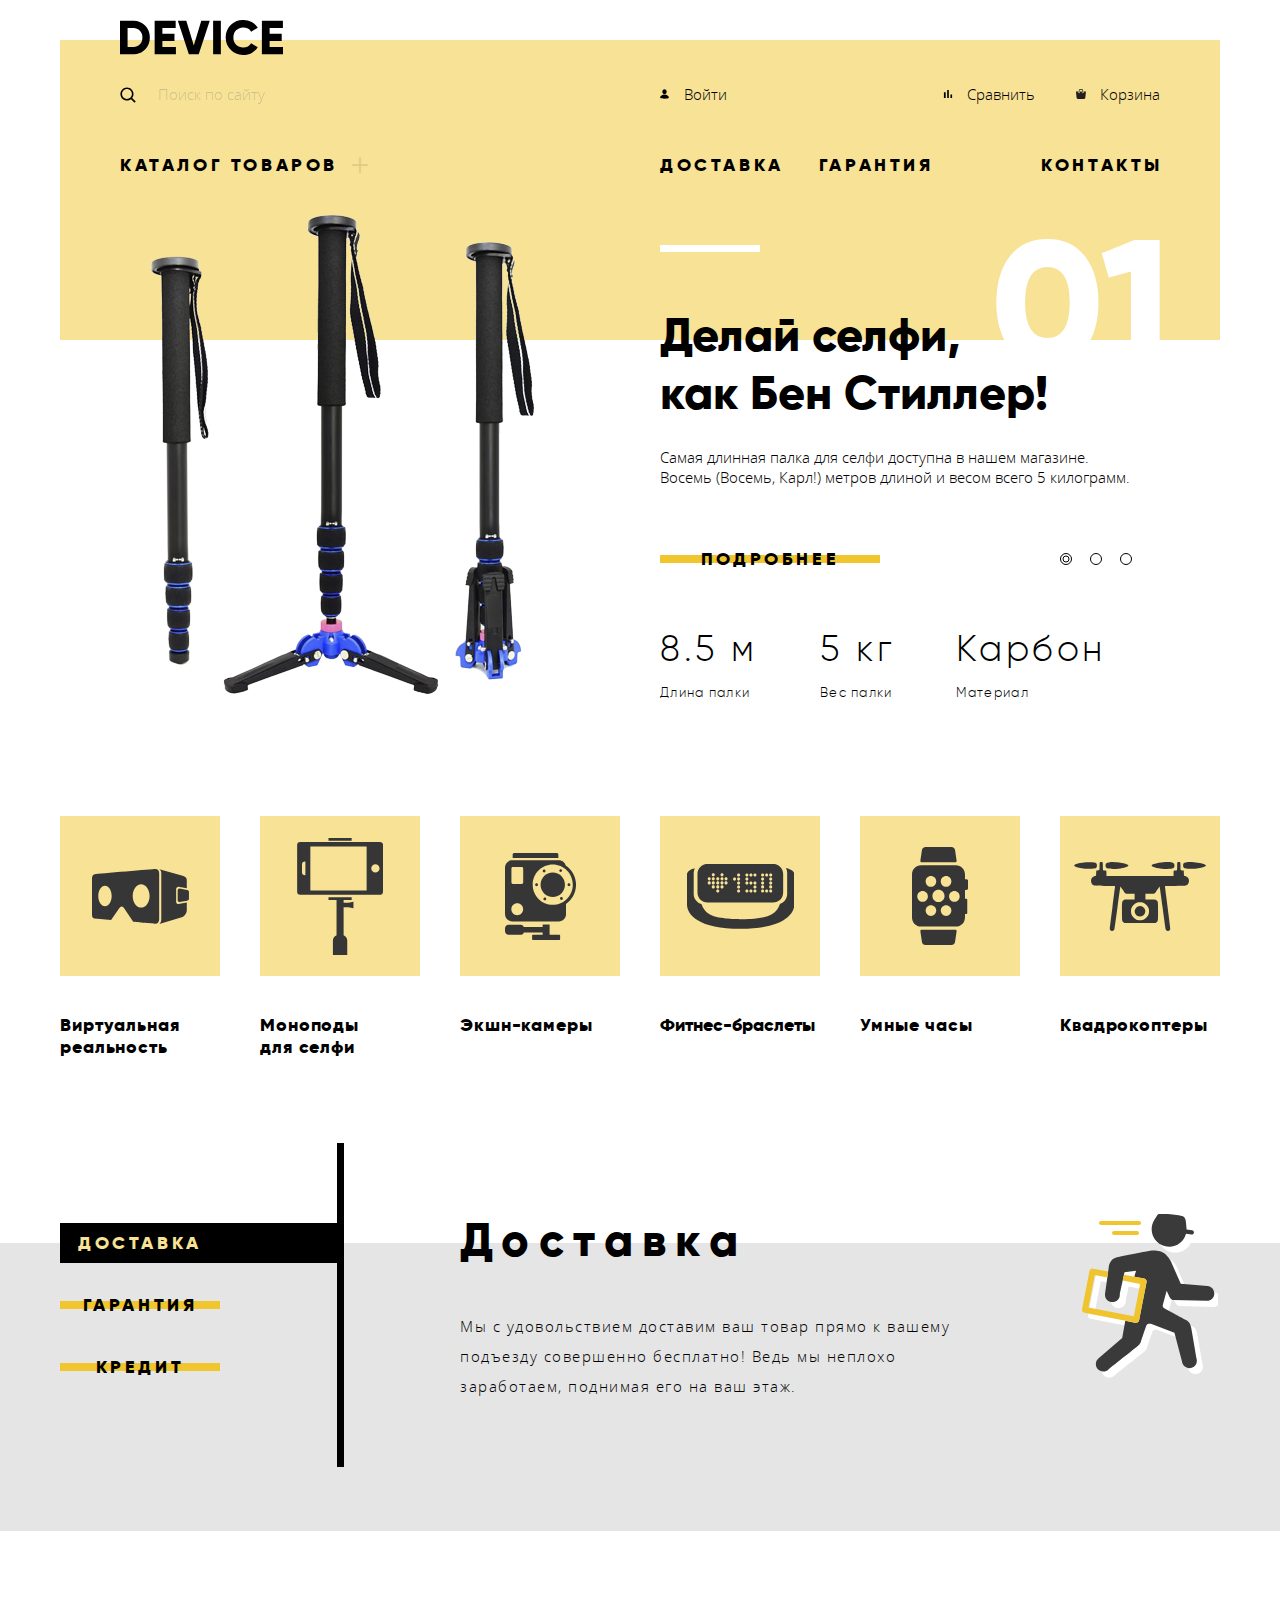
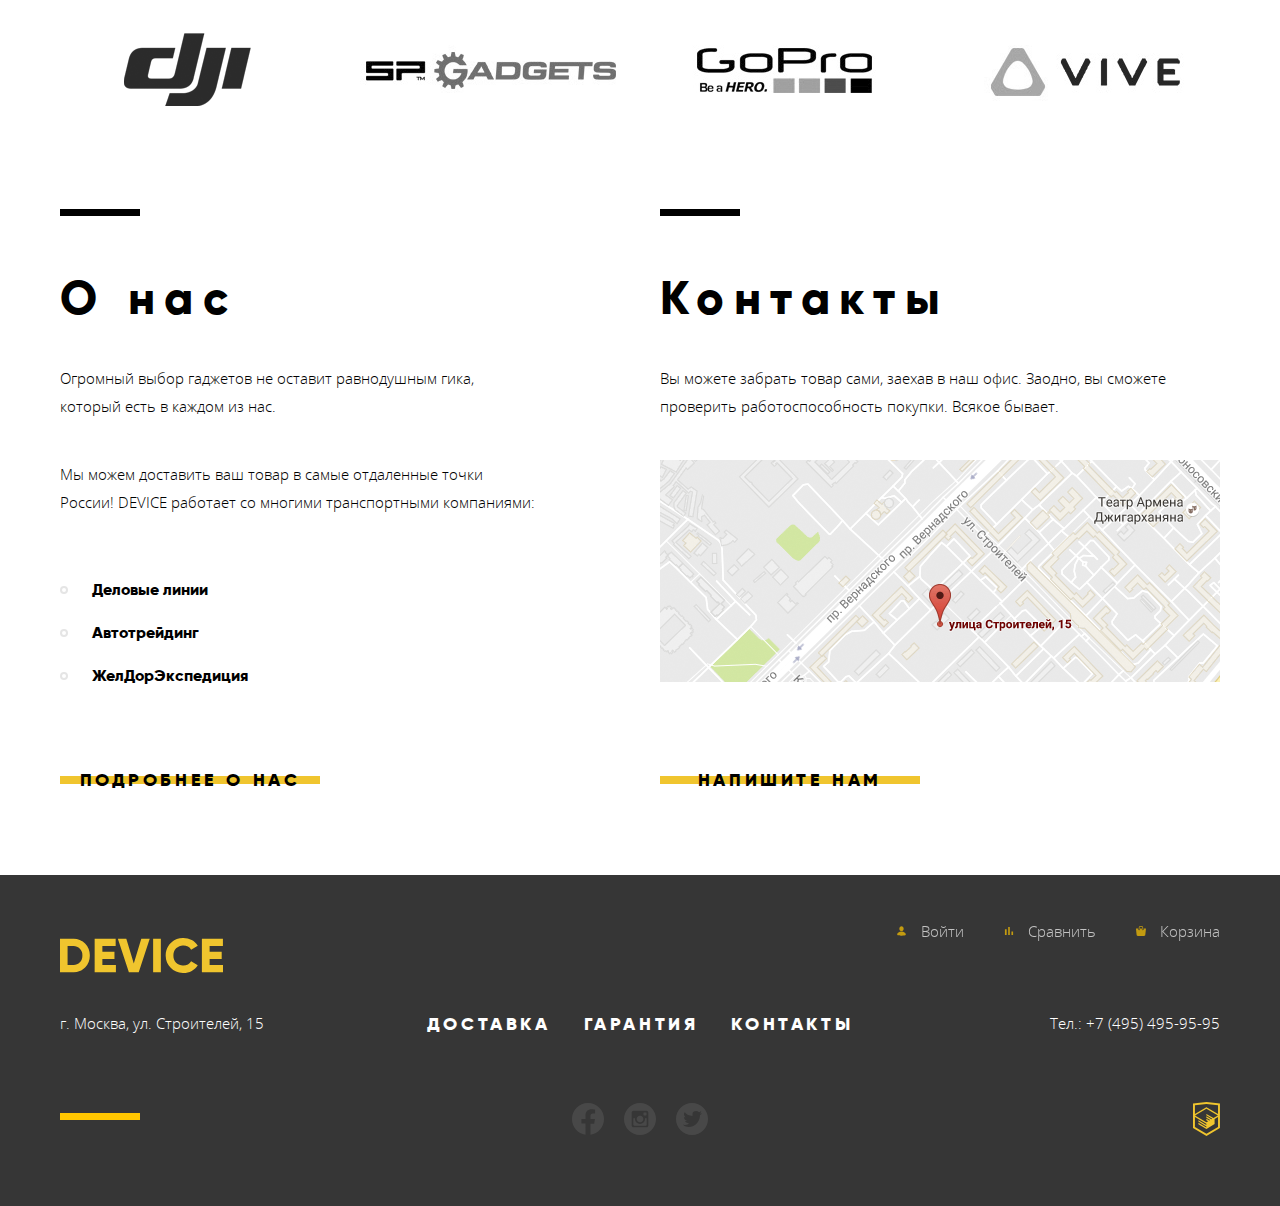
==== commit d0efc41d: "decorative elements #3" ====
--- a/index.html
+++ b/index.html
@@ -29,27 +29,27 @@
         </ul>
       </div>
       <nav class="main-navigation">
-        <ul class="catalog-navigation">
-            <a class="catalog-link" href="catalog.html">Каталог товаров</a>
-            <div class="catalog-submenu">
-              <div>
-                <a href="#">Виртуальная реальность</a>
-                <a href="#">Моноподы для селфи</a>
-                <a href="#">Экшн-камеры</a>
-              </div>
-              <div>
-                <a href="#">Фитнес-браслеты</a>
-                <a href="#">Умные часы</a>
-              </div>
-              <div>
-                <a href="#">Квадрокоптеры</a>
-              </div>
-            </div>
-        </ul>
-        <ul class="site-navigation">
-          <li><a href="#">Доставка</a></li>
-          <li><a href="#">Гарантия</a></li>
-          <li><a href="#">Контакты</a></li>
+        <ul class="main-navigation-list">
+            <li class="main-navigation-item">
+              <a class="catalog-link" href="catalog.html">Каталог товаров</a>
+              <div class="catalog-submenu">
+                <div>
+                  <a href="#">Виртуальная реальность</a>
+                  <a href="#">Моноподы для селфи</a>
+                  <a href="#">Экшн-камеры</a>
+                </div>
+                <div>
+                  <a href="#">Фитнес-браслеты</a>
+                  <a href="#">Умные часы</a>
+                </div>
+                <div>
+                  <a href="#">Квадрокоптеры</a>
+                </div>
+              </div>
+            </li>
+          <li class="main-navigation-item"><a href="#">Доставка</a></li>
+          <li class="main-navigation-item"><a href="#">Гарантия</a></li>
+          <li class="main-navigation-item"><a href="#">Контакты</a></li>
         </ul>
       </nav>
     </header>
@@ -59,7 +59,7 @@
       <section class="sliders container">
         <h2 class="visually-hidden">Популярные товары</h2>
         <ul class="sliders-list">
-          <li class="slider-item">
+          <li class="slider-item current-slider">
             <h3 class="visually-hidden">Популярные товары - слайдер 1</h3>
             <div class="slider-wrapper-image">
               <img class="selfie-stick" src="img/slider-1.png" width="384" heigth="486" alt="Палка для селфи">
@@ -111,7 +111,7 @@
               </dl>
             </div>
           </li>
-          <li class="slider-item current-slider">
+          <li class="slider-item">
             <h3 class="visually-hidden">Популярные товары - слайдер 3</h3>
             <div class="slider-wrapper-image">
               <img class="quadcopter" src="img/slider-3.png" width="526" height="334" alt="Квадрокоптер">
--- a/css/main.css
+++ b/css/main.css
@@ -291,22 +291,14 @@
   margin-right: 41px;
 }
 
+/***************************/
+/*       NAVIGATION        */
+/***************************/
+
 .main-navigation {
-  margin: 0;
-  padding: 0;
-  list-style: none;
-  display: flex;
   margin-top: 34px;
   margin-left: 60px;
   margin-right: 60px;
-}
-
-.catalog-navigation {
-  margin: 0;
-  padding: 0;
-  list-style: none;
-  margin-right: 290px;
-  width: 250px;
   font-family: "Gilroy", Arial, sans-serif;
   font-style: normal;
   font-weight: 700;
@@ -315,7 +307,28 @@
   letter-spacing: 0.2em;
   text-transform: uppercase;
   color: var(--basic-black);
-  background-color: transparent;
+}
+
+.main-navigation-list {
+  margin: 0;
+  padding: 0;
+  list-style: none;
+  display: flex;
+  justify-content: space-between;
+}
+
+.main-navigation-list li:first-child {
+  width: 250px;
+  margin-right: 290px;
+}
+
+.main-navigation-list li:nth-child(2) {
+  margin-right: 35px;
+}
+
+.main-navigation-list li:last-child {
+  margin-left: auto;
+  margin-right: -3px;
 }
 
 .catalog-submenu {
@@ -338,7 +351,7 @@
   visibility: hidden;
   position: absolute;
   left: 0;
-  z-index: 1;
+  z-index: 2;
 }
 
 .catalog-submenu div {
@@ -378,17 +391,10 @@
   position: relative;
 }
 
-.catalog-link:focus-within + .catalog-submenu {
-  visibility: visible;
-}
-
-.catalog-link:hover + .catalog-submenu {
-  visibility: visible;
-}
-
-.catalog-submenu:hover {
-  visibility: visible;
-}
+.catalog-link:focus + .catalog-submenu { visibility: visible; }
+.catalog-link:hover + .catalog-submenu { visibility: visible; }
+
+.catalog-submenu:hover { visibility: visible; }
 
 .catalog-link::after {
   background-image: url("../img/icon-plus.svg");
@@ -607,10 +613,9 @@
 /************************************/
 
 .header-logo:hover,
-.catalog-link:hover,
+.main-navigation-item a:hover,
 .catalog-submenu a:hover,
 .user-navigation a:hover,
-.site-navigation a:hover,
 .footer-logo:hover,
 .academy-button:hover,
 .footer-site-navigation a:hover {
@@ -618,10 +623,9 @@
 }
 
 .header-logo:active,
-.catalog-link:active,
+.main-navigation-item a:active,
 .catalog-submenu a:active,
 .user-navigation a:active,
-.site-navigation a:active,
 .footer-logo:active,
 .academy-button:active,
 .footer-site-navigation a:active {
@@ -636,9 +640,6 @@
   width: 1160px;
   margin: 0 auto;
 }
-
-
-/*	ОСНОВНОЙ КАТАЛОГ */
 
 .catalog {
   position: relative;
@@ -691,8 +692,6 @@
 .catalog-link-main:active span {
   opacity: 0.3;
 }
-
-/*  БЛОК СЕРВИСЫ  */
 
 .services {
   font-family: "Open Sans", Arial, sans-serif;
@@ -836,8 +835,6 @@
   line-height: 30px;
 }
 
-/* БЛОК ПРОИЗВОДИТЕЛЕЙ */
-
 .brands {
   margin-bottom: 80px;
 }
@@ -863,8 +860,6 @@
   width: 260px;
   height: 100px;
 }
-
-/* ИНФОРМАЦИОННЫЕ БЛОКИ */
 
 .index-columns h2 {
   margin: 0;
@@ -1293,7 +1288,7 @@
   padding: 0;
   border: none;
   width: 10px;
-  width: 10px;
+  height: 10px;
   position: relative;
 }
 
@@ -1306,8 +1301,8 @@
   right: 0;
   bottom: 0;
   margin: auto;
-  width: 10px;
-  height: 10px;
+  width: 100%;
+  height: 100%;
   cursor: pointer;
   background-image: url("../img/button-sort.svg");
 }
@@ -1575,19 +1570,30 @@
   margin-bottom: 49px;
 }
 
-/* .filter-item legend::after {
-  position: absolute;
+.filter-item legend::after {
+  content: "";
   background-color: var(--basic-black);
-  content: "";
-  left: 0;
-  top: -62px;
+  position: absolute;
   height: 2px;
   width: 100%;
-} */
+  left: 0;
+  top: -17px;
+}
+
+@-moz-document url-prefix() {
+  .filter-item legend::after {
+    content: "";
+    background-color: var(--basic-black);
+    position: absolute;
+    height: 2px;
+    width: 100%;
+    left: 0;
+    top: -63px;
+  }
+}
 
 .filter-item legend {
   margin-bottom: 30px;
-
 }
 
 .range-filter {
@@ -1602,9 +1608,10 @@
 }
 
 .bar {
-  width: 70%;
+  width: 60%;
   height: 2px;
   background: #91C92F;
+  margin-left: 0;
 }
 
 .toggle {
@@ -1631,11 +1638,20 @@
 
 .toggle-max {
   left: 160px;
+  left: 57%;
 }
 
 .scale {
   height: 2px;
   background: #d7dcde;
+}
+
+.toogle-min-count {
+  margin-left: 0;
+}
+
+.toogle-max-count {
+  margin-left: 17%;
 }
 
 .toogle-min-count,
@@ -1647,12 +1663,22 @@
   font-size: 14px;
   line-height: 16px;
   letter-spacing: 0;
-}
-
-.toogle-counts {
-  display: flex;
-  text-transform: lowercase;
-  margin-top: 16px;
+  background-color: transparent;
+  text-transform: none;
+}
+
+.toogle-min-count input,
+.toogle-max-count input {
+  width: 35px;
+  outline: none;
+  border: none;
+  background-color: transparent;
+  margin-top: 15px;
+}
+
+.toogle-min-count input:focus,
+.toogle-max-count input:focus {
+  outline: 2px solid var(--basic-half-gray);
 }
 
 .option {
@@ -1709,7 +1735,7 @@
 .check-input:checked:active + .check-box { opacity: 1;}
 
 .check-input:disabled + .check-box { opacity: 0.25; }
-.check-input:checked:disabled + .check-box { opacity: 0.25; }}
+.check-input:checked:disabled + .check-box { opacity: 0.25; }
 
 .check-box-radio {
   box-sizing: border-box;
